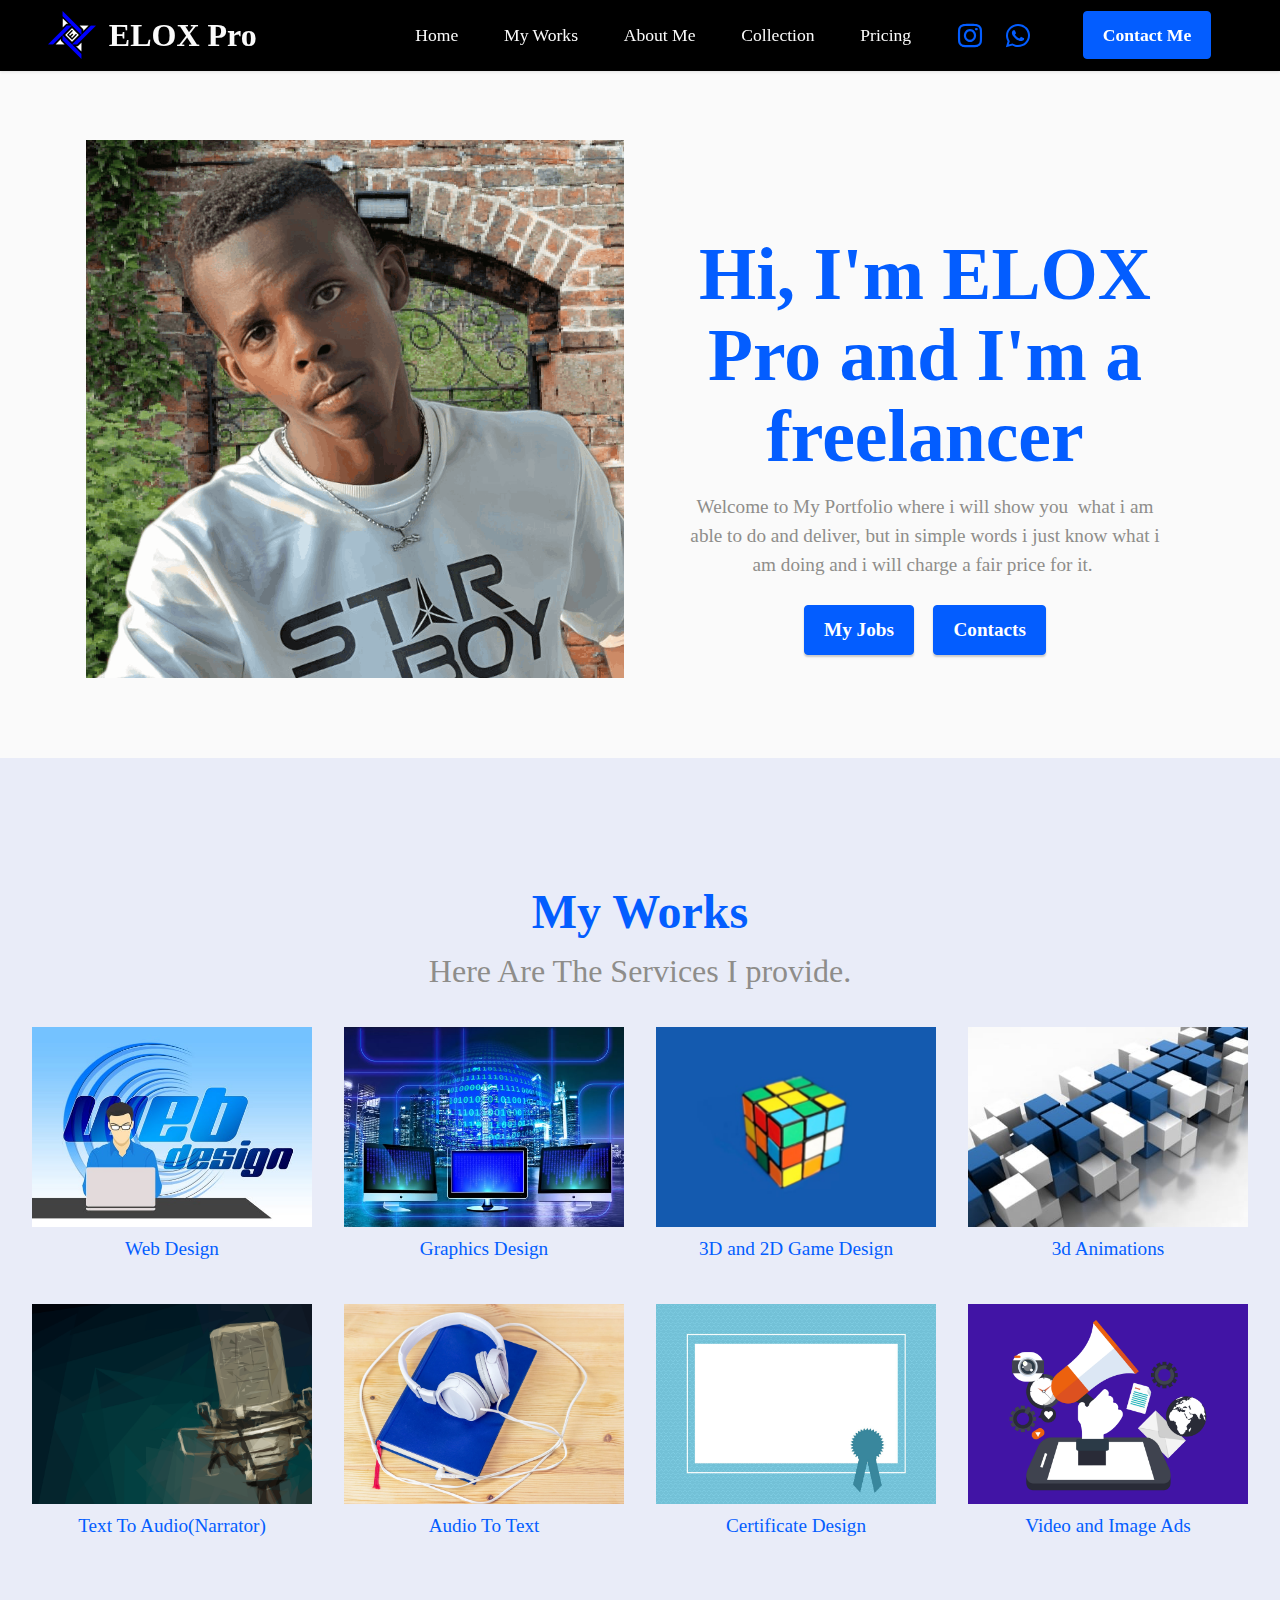
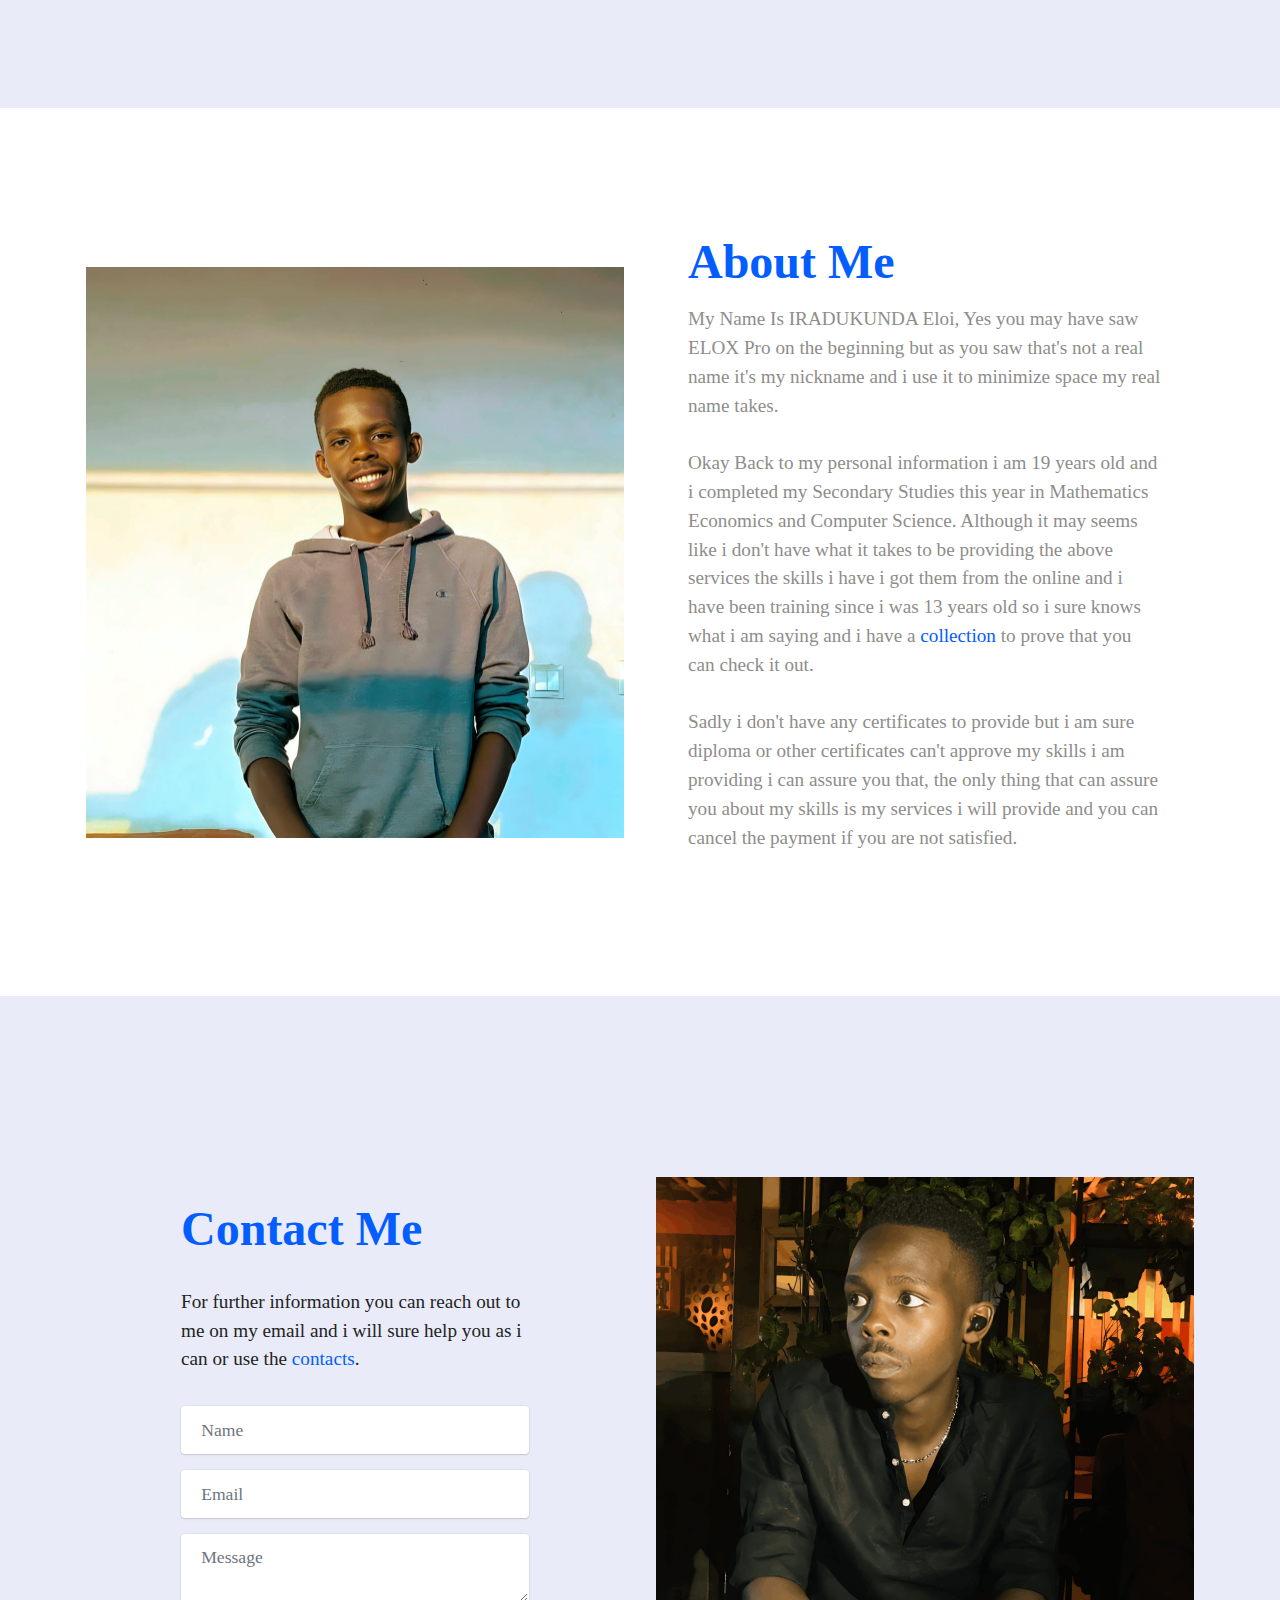
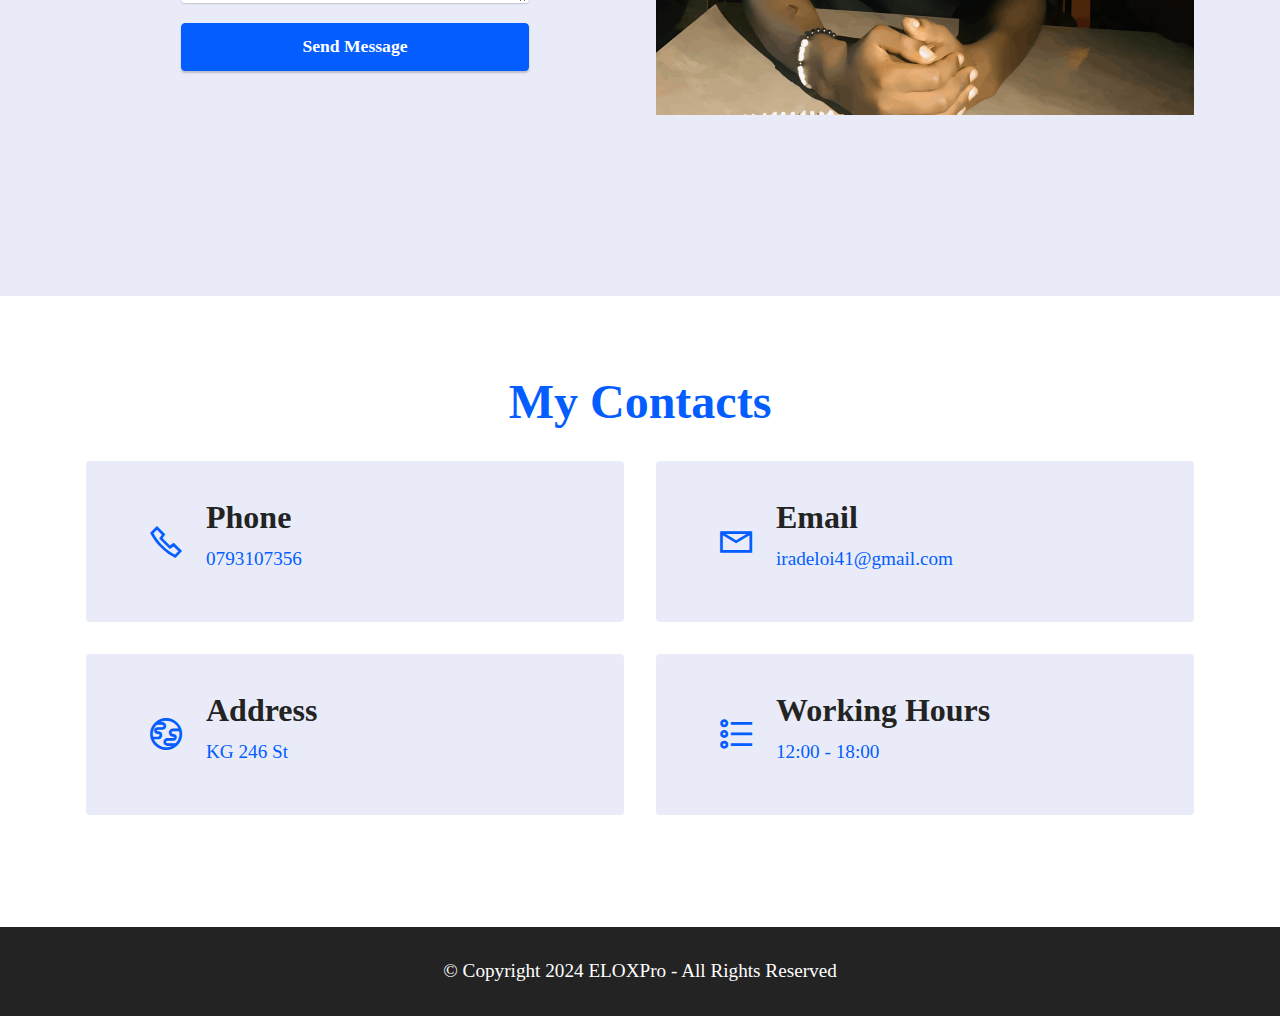
==== index.html @ 84493afd "Add files via upload" ====
<!DOCTYPE html>
<html  >
<head>
  <meta charset="UTF-8">
  <meta http-equiv="X-UA-Compatible" content="IE=edge">
  <meta name="generator" content="Mobirise v5.9.6, mobirise.com">
  <meta name="viewport" content="width=device-width, initial-scale=1, minimum-scale=1">
  <link rel="shortcut icon" href="assets/images/logo-96x96.png" type="image/x-icon">
  <meta name="description" content="Hi there my name is Eloi IRADUKUNDA I am a freelancer and i provide many services on a very low cost.">
  
  
  <title>ELOX Pro's Portfolio</title>
  <link rel="stylesheet" href="assets/web/assets/mobirise-icons2/mobirise2.css">
  <link rel="stylesheet" href="assets/bootstrap/css/bootstrap.min.css">
  <link rel="stylesheet" href="assets/bootstrap/css/bootstrap-grid.min.css">
  <link rel="stylesheet" href="assets/bootstrap/css/bootstrap-reboot.min.css">
  <link rel="stylesheet" href="assets/dropdown/css/style.css">
  <link rel="stylesheet" href="assets/socicon/css/styles.css">
  <link rel="stylesheet" href="assets/theme/css/style.css">
  <link rel="preload" as="style" href="assets/mobirise/css/mbr-additional.css"><link rel="stylesheet" href="assets/mobirise/css/mbr-additional.css" type="text/css">

  
  
  
</head>
<body>
  
  <section data-bs-version="5.1" class="menu menu2 cid-sFF0ciwnEL" once="menu" id="menu2-0">
    
    <nav class="navbar navbar-dropdown navbar-fixed-top navbar-expand-lg">
        <div class="container-fluid">
            <div class="navbar-brand">
                <span class="navbar-logo">
                    <a href="index.html">
                        <img src="assets/images/logo-96x96.png" alt="Eloi IRADUKUNDA" style="height: 3rem;">
                    </a>
                </span>
                <span class="navbar-caption-wrap"><a class="navbar-caption text-white text-primary display-5" href="index.html">ELOX Pro<br></a></span>
            </div>
            <button class="navbar-toggler" type="button" data-toggle="collapse" data-bs-toggle="collapse" data-target="#navbarSupportedContent" data-bs-target="#navbarSupportedContent" aria-controls="navbarNavAltMarkup" aria-expanded="false" aria-label="Toggle navigation">
                <div class="hamburger">
                    <span></span>
                    <span></span>
                    <span></span>
                    <span></span>
                </div>
            </button>
            <div class="collapse navbar-collapse" id="navbarSupportedContent">
                <ul class="navbar-nav nav-dropdown" data-app-modern-menu="true"><li class="nav-item"><a class="nav-link link text-white text-primary display-4" href="index.html">Home</a></li>
                    <li class="nav-item"><a class="nav-link link text-white display-4" href="index.html#gallery5-3">My Works</a></li><li class="nav-item"><a class="nav-link link text-white display-4" href="index.html#image1-b">About Me</a></li><li class="nav-item"><a class="nav-link link text-white text-primary display-4" href="Collections.html">Collection</a>
                    </li>
                    <li class="nav-item"><a class="nav-link link text-white text-primary display-4" href="pricing.html">Pricing</a></li></ul>
                <div class="icons-menu">
                    <a class="iconfont-wrapper" href="https://ig.me/m/_e.l.o.x_" target="_blank">
                        <span class="p-2 mbr-iconfont socicon-instagram socicon"></span>
                    </a>
                    <a class="iconfont-wrapper" href="https://wa.me/250736575839?text=Hi%20I%20need%20a%20Service">
                        <span class="p-2 mbr-iconfont socicon-whatsapp socicon"></span>
                    </a>
                    
                    
                </div>
                <div class="navbar-buttons mbr-section-btn"><a class="btn btn-secondary display-4" href="index.html#form4-6">
                        Contact Me</a></div>
            </div>
        </div>
    </nav>
</section>

<section data-bs-version="5.1" class="header11 cid-sFF0SGinka" id="header11-1">

    

    

    <div class="container">
        <div class="row justify-content-center">
            <div class="col-12 col-md-6 image-wrapper">
                <img class="w-100" src="assets/images/photoshot-16916823544491-942x1256.png" alt="Eloi IRADUKUNDA">
            </div>
            <div class="col-12 col-md">
                <div class="text-wrapper text-center">
                    <h1 class="mbr-section-title mbr-fonts-style mb-3 display-1">
                        <strong>
</strong><div><strong><br></strong></div><div><strong>Hi, I'm ELOX Pro and I'm a freelancer</strong></div></h1>
                    <p class="mbr-text mbr-fonts-style display-7">Welcome to My Portfolio where i will show you&nbsp; what i am able to do and deliver, but in simple words i just know what i am doing and i will charge a fair price for it.&nbsp;</p>
                    <div class="mbr-section-btn mt-3"><a class="btn btn-primary display-7" href="index.html#gallery5-3">My Jobs</a> <a class="btn btn-secondary display-7" href="pricing.html#contacts4-b">Contacts</a></div>
                </div>
            </div>
        </div>
    </div>
</section>

<section data-bs-version="5.1" class="gallery5 mbr-gallery cid-sFF3kfZheU" id="gallery5-3">
    

    

    <div class="container-fluid">
        <div class="mbr-section-head">
            <h3 class="mbr-section-title mbr-fonts-style align-center m-0 display-2"><strong>My Works</strong></h3>
            <h4 class="mbr-section-subtitle mbr-fonts-style align-center mb-0 mt-2 display-5">Here Are The Services I provide.</h4>
        </div>
        <div class="row mbr-gallery mt-4">
            <div class="col-12 col-md-6 col-lg-3 item gallery-image active">
                <div class="item-wrapper" data-toggle="modal" data-bs-toggle="modal" data-target="#tRFrnOAVNH-modal" data-bs-target="#tRFrnOAVNH-modal">
                    <a href="pricing.html#slider5-9"><img class="w-100" src="assets/images/mbr-561x396.jpg" alt="Website Building" data-slide-to="0" data-bs-slide-to="0" data-target="#lb-tRFrnOAVNH" data-bs-target="#lb-tRFrnOAVNH"></a>
                    <div class="icon-wrapper">
                        <span class="mobi-mbri mobi-mbri-search mbr-iconfont mbr-iconfont-btn"></span>
                    </div>
                </div>
                <h6 class="mbr-item-subtitle mbr-fonts-style align-center mb-2 mt-2 display-7"><strong><a href="pricing.html#slider5-9" class="text-primary">Web Design</a></strong></h6>
            </div><div class="col-12 col-md-6 col-lg-3 item gallery-image">
                <div class="item-wrapper" data-toggle="modal" data-bs-toggle="modal" data-target="#tRFrnOAVNH-modal" data-bs-target="#tRFrnOAVNH-modal">
                    <a href="pricing.html#slider5-9"><img class="w-100" src="assets/images/mbr-1-561x396.jpg" alt="Graphics Design" data-slide-to="1" data-bs-slide-to="1" data-target="#lb-tRFrnOAVNH" data-bs-target="#lb-tRFrnOAVNH"></a>
                    <div class="icon-wrapper">
                        <span class="mobi-mbri mobi-mbri-search mbr-iconfont mbr-iconfont-btn"></span>
                    </div>
                </div>
                <h6 class="mbr-item-subtitle mbr-fonts-style align-center mb-2 mt-2 display-7"><strong><a href="pricing.html#slider5-9" class="text-primary">Graphics Design</a></strong></h6>
            </div>
            <div class="col-12 col-md-6 col-lg-3 item gallery-image">
                <div class="item-wrapper" data-toggle="modal" data-bs-toggle="modal" data-target="#tRFrnOAVNH-modal" data-bs-target="#tRFrnOAVNH-modal">
                    <a href="pricing.html#slider5-9"><img class="w-100" src="assets/images/mbr-561x422.jpg" alt="Game Development" data-slide-to="2" data-bs-slide-to="2" data-target="#lb-tRFrnOAVNH" data-bs-target="#lb-tRFrnOAVNH"></a>
                    <div class="icon-wrapper">
                        <span class="mobi-mbri mobi-mbri-search mbr-iconfont mbr-iconfont-btn"></span>
                    </div>
                </div>
                <h6 class="mbr-item-subtitle mbr-fonts-style align-center mb-2 mt-2 display-7"><strong><a href="pricing.html#slider5-9" class="text-primary">3D and 2D Game Design</a></strong></h6>
            </div>
            
            <div class="col-12 col-md-6 col-lg-3 item gallery-image">
                <div class="item-wrapper" data-toggle="modal" data-bs-toggle="modal" data-target="#tRFrnOAVNH-modal" data-bs-target="#tRFrnOAVNH-modal">
                    <a href="pricing.html#slider5-9"><img class="w-100" src="assets/images/mbr-561x294.jpg" alt="Animating" data-slide-to="3" data-bs-slide-to="3" data-target="#lb-tRFrnOAVNH" data-bs-target="#lb-tRFrnOAVNH"></a>
                    <div class="icon-wrapper">
                        <span class="mobi-mbri mobi-mbri-search mbr-iconfont mbr-iconfont-btn"></span>
                    </div>
                </div>
                <h6 class="mbr-item-subtitle mbr-fonts-style align-center mb-2 mt-2 display-7"><strong><a href="pricing.html#slider5-9" class="text-primary">3d Animations</a></strong></h6>
            </div><div class="col-12 col-md-6 col-lg-3 item gallery-image">
                <div class="item-wrapper" data-toggle="modal" data-bs-toggle="modal" data-target="#tRFrnOAVNH-modal" data-bs-target="#tRFrnOAVNH-modal">
                    <a href="pricing.html#slider5-9"><img class="w-100" src="assets/images/mbr-1920x1280.png" alt="Narration" data-slide-to="4" data-bs-slide-to="4" data-target="#lb-tRFrnOAVNH" data-bs-target="#lb-tRFrnOAVNH"></a>
                    <div class="icon-wrapper">
                        <span class="mobi-mbri mobi-mbri-search mbr-iconfont mbr-iconfont-btn"></span>
                    </div>
                </div>
                <h6 class="mbr-item-subtitle mbr-fonts-style align-center mb-2 mt-2 display-7"><strong><a href="pricing.html#slider5-9" class="text-primary">Text To Audio(Narrator)</a></strong></h6>
            </div><div class="col-12 col-md-6 col-lg-3 item gallery-image">
                <div class="item-wrapper" data-toggle="modal" data-bs-toggle="modal" data-target="#tRFrnOAVNH-modal" data-bs-target="#tRFrnOAVNH-modal">
                    <img class="w-100" src="assets/images/mbr-1920x1280.jpg" alt="Type Writing" data-slide-to="5" data-bs-slide-to="5" data-target="#lb-tRFrnOAVNH" data-bs-target="#lb-tRFrnOAVNH">
                    <div class="icon-wrapper">
                        <span class="mobi-mbri mobi-mbri-search mbr-iconfont mbr-iconfont-btn"></span>
                    </div>
                </div>
                <h6 class="mbr-item-subtitle mbr-fonts-style align-center mb-2 mt-2 display-7"><strong><a href="pricing.html#slider5-9" class="text-primary">Audio To Text</a></strong></h6>
            </div><div class="col-12 col-md-6 col-lg-3 item gallery-image">
                <div class="item-wrapper" data-toggle="modal" data-bs-toggle="modal" data-target="#tRFrnOAVNH-modal" data-bs-target="#tRFrnOAVNH-modal">
                    <a href="pricing.html#slider5-9"><img class="w-100" src="assets/images/mbr-1920x1353.jpg" alt="Certificates and Badges Design" data-slide-to="6" data-bs-slide-to="6" data-target="#lb-tRFrnOAVNH" data-bs-target="#lb-tRFrnOAVNH"></a>
                    <div class="icon-wrapper">
                        <span class="mobi-mbri mobi-mbri-search mbr-iconfont mbr-iconfont-btn"></span>
                    </div>
                </div>
                <h6 class="mbr-item-subtitle mbr-fonts-style align-center mb-2 mt-2 display-7"><strong><a href="pricing.html#slider5-9" class="text-primary">Certificate Design</a></strong></h6>
            </div><div class="col-12 col-md-6 col-lg-3 item gallery-image">
                <div class="item-wrapper" data-toggle="modal" data-bs-toggle="modal" data-target="#tRFrnOAVNH-modal" data-bs-target="#tRFrnOAVNH-modal">
                    <a href="pricing.html#slider5-9"><img class="w-100" src="assets/images/mbr-1920x1920.png" alt="Advertisements" data-slide-to="7" data-bs-slide-to="7" data-target="#lb-tRFrnOAVNH" data-bs-target="#lb-tRFrnOAVNH"></a>
                    <div class="icon-wrapper">
                        <span class="mobi-mbri mobi-mbri-search mbr-iconfont mbr-iconfont-btn"></span>
                    </div>
                </div>
                <h6 class="mbr-item-subtitle mbr-fonts-style align-center mb-2 mt-2 display-7"><strong><a href="pricing.html#slider5-9" class="text-primary">Video and Image Ads</a></strong></h6>
            </div>
        </div>

        <div class="modal mbr-slider" tabindex="-1" role="dialog" aria-hidden="true" id="tRFrnOAVNH-modal">
            <div class="modal-dialog" role="document">
                <div class="modal-content">
                    <div class="modal-body">
                        <div class="carousel slide carousel-fade" id="lb-tRFrnOAVNH" data-ride="carousel" data-bs-ride="carousel" data-interval="5000" data-bs-interval="5000">
                            <div class="carousel-inner">
                                <div class="carousel-item active">
                                    <img class="d-block w-100" src="assets/images/mbr-561x396.jpg" alt="Mobirise Website Builder">
                                </div><div class="carousel-item">
                                    <img class="d-block w-100" src="assets/images/mbr-1-561x396.jpg" alt="Mobirise Website Builder">
                                </div>
                                <div class="carousel-item">
                                    <img class="d-block w-100" src="assets/images/mbr-561x422.jpg" alt="Mobirise Website Builder">
                                </div>
                                
                                <div class="carousel-item">
                                    <img class="d-block w-100" src="assets/images/mbr-561x294.jpg" alt="Mobirise Website Builder">
                                </div><div class="carousel-item">
                                    <img class="d-block w-100" src="assets/images/mbr-1920x1280.png" alt="Mobirise Website Builder">
                                </div><div class="carousel-item">
                                    <img class="d-block w-100" src="assets/images/mbr-1920x1280.jpg" alt="Mobirise Website Builder">
                                </div><div class="carousel-item">
                                    <img class="d-block w-100" src="assets/images/mbr-1920x1353.jpg" alt="Mobirise Website Builder">
                                </div><div class="carousel-item">
                                    <img class="d-block w-100" src="assets/images/mbr-1920x1920.png" alt="Mobirise Website Builder">
                                </div>
                            </div>
                            <ol class="carousel-indicators">
                                <li data-slide-to="0" data-bs-slide-to="0" class="active" data-target="#lb-tRFrnOAVNH" data-bs-target="#lb-tRFrnOAVNH"></li>
                                <li data-slide-to="1" data-bs-slide-to="1" data-target="#lb-tRFrnOAVNH" data-bs-target="#lb-tRFrnOAVNH"></li>
                                <li data-slide-to="2" data-bs-slide-to="2" data-target="#lb-tRFrnOAVNH" data-bs-target="#lb-tRFrnOAVNH"></li>
                                <li data-slide-to="3" data-bs-slide-to="3" data-target="#lb-tRFrnOAVNH" data-bs-target="#lb-tRFrnOAVNH"></li><li data-slide-to="4" data-bs-slide-to="4" data-target="#lb-tRFrnOAVNH" data-bs-target="#lb-tRFrnOAVNH"></li><li data-slide-to="5" data-bs-slide-to="5" data-target="#lb-tRFrnOAVNH" data-bs-target="#lb-tRFrnOAVNH"></li><li data-slide-to="6" data-bs-slide-to="6" data-target="#lb-tRFrnOAVNH" data-bs-target="#lb-tRFrnOAVNH"></li><li data-slide-to="7" data-bs-slide-to="7" data-target="#lb-tRFrnOAVNH" data-bs-target="#lb-tRFrnOAVNH"></li>
                            </ol>
                            <a role="button" href="" class="close" data-dismiss="modal" data-bs-dismiss="modal" aria-label="Close">
                            </a>
                            <a class="carousel-control-prev carousel-control" role="button" data-slide="prev" data-bs-slide="prev" href="#lb-tRFrnOAVNH">
                                <span class="mobi-mbri mobi-mbri-arrow-prev" aria-hidden="true"></span>
                                <span class="sr-only visually-hidden">Previous</span>
                            </a>
                            <a class="carousel-control-next carousel-control" role="button" data-slide="next" data-bs-slide="next" href="#lb-tRFrnOAVNH">
                                <span class="mobi-mbri mobi-mbri-arrow-next" aria-hidden="true"></span>
                                <span class="sr-only visually-hidden">Next</span>
                            </a>
                        </div>
                    </div>
                </div>
            </div>
        </div>
    </div>
</section>

<section data-bs-version="5.1" class="image1 cid-sFF75ZhH2d" id="image1-b">
    

    

    <div class="container">
        <div class="row align-items-center">
            <div class="col-12 col-lg-6">
                <div class="image-wrapper">
                    <img src="assets/images/photoshot-16922949227811-1076x1143.jpg" alt="Eloi IRADUKUNDA">
                    
                </div>
            </div>
            <div class="col-12 col-lg">
                <div class="text-wrapper">
                    <h3 class="mbr-section-title mbr-fonts-style mb-3 display-2">
                        <strong>About Me</strong></h3>
                    <p class="mbr-text mbr-fonts-style display-7">My Name Is IRADUKUNDA Eloi, Yes you may have saw ELOX Pro on the beginning but as you saw that's not a real name it's my nickname and i use it to minimize space my real name takes.<br><br>Okay Back to my personal information i am 19 years old and i completed my Secondary Studies this year in Mathematics Economics and Computer Science. Although it may seems like i don't have what it takes to be providing the above services the skills i have i got them from the online and i have been training since i was 13 years old so i sure knows what i am saying and i have a <a href="Collections.html" class="text-primary">collection</a> to prove that you can check it out.<br><br>Sadly i don't have any certificates to provide but i am sure diploma or other certificates can't approve my skills i am providing i can assure you that, the only thing that can assure you about my skills is my services i will provide and you can cancel the payment if you are not satisfied.</p>
                </div>
            </div>
        </div>
    </div>
</section>

<section data-bs-version="5.1" class="form4 cid-sFF3qL4anb mbr-fullscreen" id="form4-6">

    

    

    <div class="container">
        <div class="row content-wrapper justify-content-center">
            <div class="col-lg-4 offset-lg-1 mbr-form" data-form-type="formoid">
<!--Formbuilder Form-->
<form action="https://mobirise.eu/" method="POST" class="mbr-form form-with-styler" data-form-title="Form Name"><input type="hidden" name="email" data-form-email="true" value="ElHusXIb9kWB3CVJTtehVzPo0jHTDuD7Lp3aX+1udcTsjXgkBxw/vql3Iseq4O4vT4rDnaUgdkEnIv+cJUzx5lCPhhyBo5lxJjPCSHU2R2ETeoVaLJqbGGAjml/PNlxN">
<div class="row">
<div hidden="hidden" data-form-alert="" class="alert alert-success col-12">Thanks for reaching out!</div>
<div hidden="hidden" data-form-alert-danger="" class="alert alert-danger col-12">Oops...! some problem!</div>
</div>
<div class="dragArea row">
<div class="col-lg-12 col-md-12 col-sm-12">
<h1 class="mbr-section-title mb-4 display-2"><strong>Contact Me</strong></h1>
</div>
<div class="col-lg-12 col-md-12 col-sm-12">
<p class="mbr-text mbr-fonts-style mb-4 display-7"> For further information you can reach out to me on my email and i will sure help you as i can or use the <a href="pricing.html#contacts4-b" class="text-primary">contacts</a>.</p>
</div>
<div data-for="name" class="col-lg-12 col-md col-12 form-group mb-3">
<input type="text" name="name" placeholder="Name" data-form-field="name" class="form-control display-7" value="" id="name-form4-6">
</div>
<div data-for="email" class="col-lg-12 col-md col-12 form-group mb-3">
<input type="email" name="email" placeholder="Email" data-form-field="email" class="form-control display-7" value="" id="email-form4-6">
</div>
<div class="col-lg-12 col-md-12 col-sm-12 form-group" data-for="textarea">
<textarea name="textarea" placeholder="Message" data-form-field="textarea" class="form-control display-7" id="textarea-form4-6"></textarea>
</div>
<div class="col-12 col-md-auto mbr-section-btn"><button type="submit" class="btn btn-secondary display-4">Send Message</button></div>
</div>
</form><!--Formbuilder Form-->
</div>
            <div class="col-lg-6 offset-lg-1 col-12">
                <div class="image-wrapper">
                    <img class="w-100" src="assets/images/photoshot-16934792638221-1076x1076.png" alt="Mobirise Website Builder">
                </div>
            </div>
        </div>
    </div>
</section>

<section data-bs-version="5.1" class="contacts2 cid-sFF3B84VW8" id="contacts2-8">
    <!---->
    
    
    <div class="container">
        <div class="mbr-section-head">
            <h3 class="mbr-section-title mbr-fonts-style align-center mb-0 display-2">
                <strong>My Contacts</strong>
            </h3>
            
        </div>
        <div class="row justify-content-center mt-4">
            <div class="card col-12 col-md-6">
                <div class="card-wrapper">
                    <div class="image-wrapper">
                        <span class="mbr-iconfont mobi-mbri-phone mobi-mbri"></span>
                    </div>
                    <div class="text-wrapper">
                        <h6 class="card-title mbr-fonts-style mb-1 display-5">
                            <strong>Phone</strong>
                        </h6>
                        <p class="mbr-text mbr-fonts-style display-7"><a href="tel:+250-793-107356" class="text-primary">0793107356</a></p>
                    </div>
                </div>
            </div>
            <div class="card col-12 col-md-6">
                <div class="card-wrapper">
                    <div class="image-wrapper">
                        <span class="mbr-iconfont mobi-mbri-letter mobi-mbri"></span>
                    </div>
                    <div class="text-wrapper">
                        <h6 class="card-title mbr-fonts-style mb-1 display-5">
                            <strong>Email</strong>
                        </h6>
                        <p class="mbr-text mbr-fonts-style display-7"><a href="index.html#form4-6" class="text-primary">iradeloi41@gmail.com</a>
                        </p>
                    </div>
                </div>
            </div>
            <div class="card col-12 col-md-6">
                <div class="card-wrapper">
                    <div class="image-wrapper">
                        <span class="mbr-iconfont mobi-mbri-globe mobi-mbri"></span>
                    </div>
                    <div class="text-wrapper">
                        <h6 class="card-title mbr-fonts-style mb-1 display-5">
                            <strong>Address</strong>
                        </h6>
                        <p class="mbr-text mbr-fonts-style display-7"><a href="https://maps.app.goo.gl/qQvPF7XMwcuxPWGYA" class="text-primary" target="_blank">KG 246 St</a></p>
                    </div>
                </div>
            </div>
            <div class="card col-12 col-md-6">
                <div class="card-wrapper">
                    <div class="image-wrapper">
                        <span class="mbr-iconfont mobi-mbri-bulleted-list mobi-mbri"></span>
                    </div>
                    <div class="text-wrapper">
                        <h6 class="card-title mbr-fonts-style mb-1 display-5">
                            <strong>Working Hours</strong>
                        </h6>
                        <p class="mbr-text mbr-fonts-style display-7">12:00 - 18:00
                        </p>
                    </div>
                </div>
            </div>
        </div>
    </div>
</section>

<section data-bs-version="5.1" class="footer7 cid-sFF3CYc3p7" once="footers" id="footer7-9">

    

    

    <div class="container">
        <div class="media-container-row align-center mbr-white">
            <div class="col-12">
                <p class="mbr-text mb-0 mbr-fonts-style display-7">
                    © Copyright 2024 ELOXPro - All Rights Reserved
                </p>
            </div>
        </div>
    </div>
</section><script src="assets/bootstrap/js/bootstrap.bundle.min.js"></script>  <script src="assets/smoothscroll/smooth-scroll.js"></script>  <script src="assets/ytplayer/index.js"></script>  <script src="assets/dropdown/js/navbar-dropdown.js"></script>  <script src="assets/theme/js/script.js"></script>  <script src="assets/formoid/formoid.min.js"></script>  
  
  
</body>
</html>
---- assets/web/assets/mobirise-icons2/mobirise2.css ----
@font-face {
  font-family: 'Moririse2';
  font-display: swap;
  src:  url('mobirise2.eot?f2bix4');
  src:  url('mobirise2.eot?f2bix4#iefix') format('embedded-opentype'),
    url('mobirise2.ttf?f2bix4') format('truetype'),
    url('mobirise2.woff?f2bix4') format('woff'),
    url('mobirise2.svg?f2bix4#mobirise2') format('svg');
  font-weight: normal;
  font-style: normal;
}

[class^="mobi-"], [class*=" mobi-"] {
  /* use !important to prevent issues with browser extensions that change fonts */
  font-family: 'Moririse2' !important;
  speak: none;
  font-style: normal;
  font-weight: normal;
  font-variant: normal;
  text-transform: none;
  line-height: 1;

  /* Better Font Rendering =========== */
  -webkit-font-smoothing: antialiased;
  -moz-osx-font-smoothing: grayscale;
}

.mobi-mbri-add-submenu:before {
  content: "\e900";
}
.mobi-mbri-alert:before {
  content: "\e901";
}
.mobi-mbri-align-center:before {
  content: "\e902";
}
.mobi-mbri-align-justify:before {
  content: "\e903";
}
.mobi-mbri-align-left:before {
  content: "\e904";
}
.mobi-mbri-align-right:before {
  content: "\e905";
}
.mobi-mbri-android:before {
  content: "\e906";
}
.mobi-mbri-apple:before {
  content: "\e907";
}
.mobi-mbri-arrow-down:before {
  content: "\e908";
}
.mobi-mbri-arrow-next:before {
  content: "\e909";
}
.mobi-mbri-arrow-prev:before {
  content: "\e90a";
}
.mobi-mbri-arrow-up:before {
  content: "\e90b";
}
.mobi-mbri-bold:before {
  content: "\e90c";
}
.mobi-mbri-bookmark:before {
  content: "\e90d";
}
.mobi-mbri-bootstrap:before {
  content: "\e90e";
}
.mobi-mbri-briefcase:before {
  content: "\e90f";
}
.mobi-mbri-browse:before {
  content: "\e910";
}
.mobi-mbri-bulleted-list:before {
  content: "\e911";
}
.mobi-mbri-calendar:before {
  content: "\e912";
}
.mobi-mbri-camera:before {
  content: "\e913";
}
.mobi-mbri-cart-add:before {
  content: "\e914";
}
.mobi-mbri-cart-full:before {
  content: "\e915";
}
.mobi-mbri-cash:before {
  content: "\e916";
}
.mobi-mbri-change-style:before {
  content: "\e917";
}
.mobi-mbri-chat:before {
  content: "\e918";
}
.mobi-mbri-clock:before {
  content: "\e919";
}
.mobi-mbri-close:before {
  content: "\e91a";
}
.mobi-mbri-cloud:before {
  content: "\e91b";
}
.mobi-mbri-code:before {
  content: "\e91c";
}
.mobi-mbri-contact-form:before {
  content: "\e91d";
}
.mobi-mbri-credit-card:before {
  content: "\e91e";
}
.mobi-mbri-cursor-click:before {
  content: "\e91f";
}
.mobi-mbri-cust-feedback:before {
  content: "\e920";
}
.mobi-mbri-database:before {
  content: "\e921";
}
.mobi-mbri-delivery:before {
  content: "\e922";
}
.mobi-mbri-desktop:before {
  content: "\e923";
}
.mobi-mbri-devices:before {
  content: "\e924";
}
.mobi-mbri-down:before {
  content: "\e925";
}
.mobi-mbri-download-2:before {
  content: "\e926";
}
.mobi-mbri-download:before {
  content: "\e927";
}
.mobi-mbri-drag-n-drop-2:before {
  content: "\e928";
}
.mobi-mbri-drag-n-drop:before {
  content: "\e929";
}
.mobi-mbri-edit-2:before {
  content: "\e92a";
}
.mobi-mbri-edit:before {
  content: "\e92b";
}
.mobi-mbri-error:before {
  content: "\e92c";
}
.mobi-mbri-extension:before {
  content: "\e92d";
}
.mobi-mbri-features:before {
  content: "\e92e";
}
.mobi-mbri-file:before {
  content: "\e92f";
}
.mobi-mbri-flag:before {
  content: "\e930";
}
.mobi-mbri-folder:before {
  content: "\e931";
}
.mobi-mbri-gift:before {
  content: "\e932";
}
.mobi-mbri-github:before {
  content: "\e933";
}
.mobi-mbri-globe-2:before {
  content: "\e934";
}
.mobi-mbri-globe:before {
  content: "\e935";
}
.mobi-mbri-growing-chart:before {
  content: "\e936";
}
.mobi-mbri-hearth:before {
  content: "\e937";
}
.mobi-mbri-help:before {
  content: "\e938";
}
.mobi-mbri-home:before {
  content: "\e939";
}
.mobi-mbri-hot-cup:before {
  content: "\e93a";
}
.mobi-mbri-idea:before {
  content: "\e93b";
}
.mobi-mbri-image-gallery:before {
  content: "\e93c";
}
.mobi-mbri-image-slider:before {
  content: "\e93d";
}
.mobi-mbri-info:before {
  content: "\e93e";
}
.mobi-mbri-italic:before {
  content: "\e93f";
}
.mobi-mbri-key:before {
  content: "\e940";
}
.mobi-mbri-laptop:before {
  content: "\e941";
}
.mobi-mbri-layers:before {
  content: "\e942";
}
.mobi-mbri-left-right:before {
  content: "\e943";
}
.mobi-mbri-left:before {
  content: "\e944";
}
.mobi-mbri-letter:before {
  content: "\e945";
}
.mobi-mbri-like:before {
  content: "\e946";
}
.mobi-mbri-link:before {
  content: "\e947";
}
.mobi-mbri-lock:before {
  content: "\e948";
}
.mobi-mbri-login:before {
  content: "\e949";
}
.mobi-mbri-logout:before {
  content: "\e94a";
}
.mobi-mbri-magic-stick:before {
  content: "\e94b";
}
.mobi-mbri-map-pin:before {
  content: "\e94c";
}
.mobi-mbri-menu:before {
  content: "\e94d";
}
.mobi-mbri-mobile-2:before {
  content: "\e94e";
}
.mobi-mbri-mobile-horizontal:before {
  content: "\e94f";
}
.mobi-mbri-mobile:before {
  content: "\e950";
}
.mobi-mbri-mobirise:before {
  content: "\e951";
}
.mobi-mbri-more-horizontal:before {
  content: "\e952";
}
.mobi-mbri-more-vertical:before {
  content: "\e953";
}
.mobi-mbri-music:before {
  content: "\e954";
}
.mobi-mbri-new-file:before {
  content: "\e955";
}
.mobi-mbri-numbered-list:before {
  content: "\e956";
}
.mobi-mbri-opened-folder:before {
  content: "\e957";
}
.mobi-mbri-pages:before {
  content: "\e958";
}
.mobi-mbri-paper-plane:before {
  content: "\e959";
}
.mobi-mbri-paperclip:before {
  content: "\e95a";
}
.mobi-mbri-phone:before {
  content: "\e95b";
}
.mobi-mbri-photo:before {
  content: "\e95c";
}
.mobi-mbri-photos:before {
  content: "\e95d";
}
.mobi-mbri-pin:before {
  content: "\e95e";
}
.mobi-mbri-play:before {
  content: "\e95f";
}
.mobi-mbri-plus:before {
  content: "\e960";
}
.mobi-mbri-preview:before {
  content: "\e961";
}
.mobi-mbri-print:before {
  content: "\e962";
}
.mobi-mbri-protect:before {
  content: "\e963";
}
.mobi-mbri-question:before {
  content: "\e964";
}
.mobi-mbri-quote-left:before {
  content: "\e965";
}
.mobi-mbri-quote-right:before {
  content: "\e966";
}
.mobi-mbri-redo:before {
  content: "\e967";
}
.mobi-mbri-refresh:before {
  content: "\e968";
}
.mobi-mbri-responsive-2:before {
  content: "\e969";
}
.mobi-mbri-responsive:before {
  content: "\e96a";
}
.mobi-mbri-right:before {
  content: "\e96b";
}
.mobi-mbri-rocket:before {
  content: "\e96c";
}
.mobi-mbri-sad-face:before {
  content: "\e96d";
}
.mobi-mbri-sale:before {
  content: "\e96e";
}
.mobi-mbri-save:before {
  content: "\e96f";
}
.mobi-mbri-search:before {
  content: "\e970";
}
.mobi-mbri-setting-2:before {
  content: "\e971";
}
.mobi-mbri-setting-3:before {
  content: "\e972";
}
.mobi-mbri-setting:before {
  content: "\e973";
}
.mobi-mbri-share:before {
  content: "\e974";
}
.mobi-mbri-shopping-bag:before {
  content: "\e975";
}
.mobi-mbri-shopping-basket:before {
  content: "\e976";
}
.mobi-mbri-shopping-cart:before {
  content: "\e977";
}
.mobi-mbri-sites:before {
  content: "\e978";
}
.mobi-mbri-smile-face:before {
  content: "\e979";
}
.mobi-mbri-speed:before {
  content: "\e97a";
}
.mobi-mbri-star:before {
  content: "\e97b";
}
.mobi-mbri-success:before {
  content: "\e97c";
}
.mobi-mbri-sun:before {
  content: "\e97d";
}
.mobi-mbri-sun2:before {
  content: "\e97e";
}
.mobi-mbri-tablet-vertical:before {
  content: "\e97f";
}
.mobi-mbri-tablet:before {
  content: "\e980";
}
.mobi-mbri-target:before {
  content: "\e981";
}
.mobi-mbri-timer:before {
  content: "\e982";
}
.mobi-mbri-to-ftp:before {
  content: "\e983";
}
.mobi-mbri-to-local-drive:before {
  content: "\e984";
}
.mobi-mbri-touch-swipe:before {
  content: "\e985";
}
.mobi-mbri-touch:before {
  content: "\e986";
}
.mobi-mbri-trash:before {
  content: "\e987";
}
.mobi-mbri-underline:before {
  content: "\e988";
}
.mobi-mbri-undo:before {
  content: "\e989";
}
.mobi-mbri-unlink:before {
  content: "\e98a";
}
.mobi-mbri-unlock:before {
  content: "\e98b";
}
.mobi-mbri-up-down:before {
  content: "\e98c";
}
.mobi-mbri-up:before {
  content: "\e98d";
}
.mobi-mbri-update:before {
  content: "\e98e";
}
.mobi-mbri-upload-2:before {
  content: "\e98f";
}
.mobi-mbri-upload:before {
  content: "\e990";
}
.mobi-mbri-user-2:before {
  content: "\e991";
}
.mobi-mbri-user:before {
  content: "\e992";
}
.mobi-mbri-users:before {
  content: "\e993";
}
.mobi-mbri-video-play:before {
  content: "\e994";
}
.mobi-mbri-video:before {
  content: "\e995";
}
.mobi-mbri-watch:before {
  content: "\e996";
}
.mobi-mbri-website-theme-2:before {
  content: "\e997";
}
.mobi-mbri-website-theme:before {
  content: "\e998";
}
.mobi-mbri-wifi:before {
  content: "\e999";
}
.mobi-mbri-windows:before {
  content: "\e99a";
}
.mobi-mbri-zoom-in:before {
  content: "\e99b";
}
.mobi-mbri-zoom-out:before {
  content: "\e99c";
}
---- assets/dropdown/css/style.css ----
.navbar-dropdown {
  left: 0;
  padding: 0;
  position: absolute;
  right: 0;
  top: 0;
  transition: all 0.45s ease;
  z-index: 1030;
  background: #282828; }
  .navbar-dropdown .navbar-logo {
    margin-right: 0.8rem;
    transition: margin 0.3s ease-in-out;
    vertical-align: middle; }
    .navbar-dropdown .navbar-logo img {
      height: 3.125rem;
      transition: all 0.3s ease-in-out; }
    .navbar-dropdown .navbar-logo.mbr-iconfont {
      font-size: 3.125rem;
      line-height: 3.125rem; }
  .navbar-dropdown .navbar-caption {
    font-weight: 700;
    white-space: normal;
    vertical-align: -4px;
    line-height: 3.125rem !important; }
    .navbar-dropdown .navbar-caption, .navbar-dropdown .navbar-caption:hover {
      color: inherit;
      text-decoration: none; }
  .navbar-dropdown .mbr-iconfont + .navbar-caption {
    vertical-align: -1px; }
  .navbar-dropdown.navbar-fixed-top {
    position: fixed; }
  .navbar-dropdown .navbar-brand span {
    vertical-align: -4px; }
  .navbar-dropdown.bg-color.transparent {
    background: none; }
  .navbar-dropdown.navbar-short .navbar-brand {
    padding: 0.625rem 0; }
    .navbar-dropdown.navbar-short .navbar-brand span {
      vertical-align: -1px; }
  .navbar-dropdown.navbar-short .navbar-caption {
    line-height: 2.375rem !important;
    vertical-align: -2px; }
  .navbar-dropdown.navbar-short .navbar-logo {
    margin-right: 0.5rem; }
    .navbar-dropdown.navbar-short .navbar-logo img {
      height: 2.375rem; }
    .navbar-dropdown.navbar-short .navbar-logo.mbr-iconfont {
      font-size: 2.375rem;
      line-height: 2.375rem; }
  .navbar-dropdown.navbar-short .mbr-table-cell {
    height: 3.625rem; }
  .navbar-dropdown .navbar-close {
    left: 0.6875rem;
    position: fixed;
    top: 0.75rem;
    z-index: 1000; }
  .navbar-dropdown .hamburger-icon {
    content: "";
    display: inline-block;
    vertical-align: middle;
    width: 16px;
    -webkit-box-shadow: 0 -6px 0 1px #282828,0 0 0 1px #282828,0 6px 0 1px #282828;
    -moz-box-shadow: 0 -6px 0 1px #282828,0 0 0 1px #282828,0 6px 0 1px #282828;
    box-shadow: 0 -6px 0 1px #282828,0 0 0 1px #282828,0 6px 0 1px #282828; }

.dropdown-menu .dropdown-toggle[data-toggle="dropdown-submenu"]::after {
  border-bottom: 0.35em solid transparent;
  border-left: 0.35em solid;
  border-right: 0;
  border-top: 0.35em solid transparent;
  margin-left: 0.3rem; }

.dropdown-menu .dropdown-item:focus {
  outline: 0; }

.nav-dropdown {
  font-size: 0.75rem;
  font-weight: 500;
  height: auto !important; }
  .nav-dropdown .nav-btn {
    padding-left: 1rem; }
  .nav-dropdown .link {
    margin: .667em 1.667em;
    font-weight: 500;
    padding: 0;
    transition: color .2s ease-in-out; }
    .nav-dropdown .link.dropdown-toggle {
      margin-right: 2.583em; }
      .nav-dropdown .link.dropdown-toggle::after {
        margin-left: .25rem;
        border-top: 0.35em solid;
        border-right: 0.35em solid transparent;
        border-left: 0.35em solid transparent;
        border-bottom: 0; }
      .nav-dropdown .link.dropdown-toggle[aria-expanded="true"] {
        margin: 0;
        padding: 0.667em 3.263em  0.667em 1.667em; }
  .nav-dropdown .link::after,
  .nav-dropdown .dropdown-item::after {
    color: inherit; }
  .nav-dropdown .btn {
    font-size: 0.75rem;
    font-weight: 700;
    letter-spacing: 0;
    margin-bottom: 0;
    padding-left: 1.25rem;
    padding-right: 1.25rem; }
  .nav-dropdown .dropdown-menu {
    border-radius: 0;
    border: 0;
    left: 0;
    margin: 0;
    padding-bottom: 1.25rem;
    padding-top: 1.25rem;
    position: relative; }
  .nav-dropdown .dropdown-submenu {
    margin-left: 0.125rem;
    top: 0; }
  .nav-dropdown .dropdown-item {
    font-weight: 500;
    line-height: 2;
    padding: 0.3846em 4.615em 0.3846em 1.5385em;
    position: relative;
    transition: color .2s ease-in-out, background-color .2s ease-in-out; }
    .nav-dropdown .dropdown-item::after {
      margin-top: -0.3077em;
      position: absolute;
      right: 1.1538em;
      top: 50%; }
    .nav-dropdown .dropdown-item:focus, .nav-dropdown .dropdown-item:hover {
      background: none; }

@media (max-width: 767px) {
  .nav-dropdown.navbar-toggleable-sm {
    bottom: 0;
    display: none;
    left: 0;
    overflow-x: hidden;
    position: fixed;
    top: 0;
    transform: translateX(-100%);
    -ms-transform: translateX(-100%);
    -webkit-transform: translateX(-100%);
    width: 18.75rem;
    z-index: 999; } }
.nav-dropdown.navbar-toggleable-xl {
  bottom: 0;
  display: none;
  left: 0;
  overflow-x: hidden;
  position: fixed;
  top: 0;
  transform: translateX(-100%);
  -ms-transform: translateX(-100%);
  -webkit-transform: translateX(-100%);
  width: 18.75rem;
  z-index: 999; }

.nav-dropdown-sm {
  display: block !important;
  overflow-x: hidden;
  overflow: auto;
  padding-top: 3.875rem; }
  .nav-dropdown-sm::after {
    content: "";
    display: block;
    height: 3rem;
    width: 100%; }
  .nav-dropdown-sm.collapse.in ~ .navbar-close {
    display: block !important; }
  .nav-dropdown-sm.collapsing, .nav-dropdown-sm.collapse.in {
    transform: translateX(0);
    -ms-transform: translateX(0);
    -webkit-transform: translateX(0);
    transition: all 0.25s ease-out;
    -webkit-transition: all 0.25s ease-out;
    background: #282828; }
  .nav-dropdown-sm.collapsing[aria-expanded="false"] {
    transform: translateX(-100%);
    -ms-transform: translateX(-100%);
    -webkit-transform: translateX(-100%); }
  .nav-dropdown-sm .nav-item {
    display: block;
    margin-left: 0 !important;
    padding-left: 0; }
  .nav-dropdown-sm .link,
  .nav-dropdown-sm .dropdown-item {
    border-top: 1px dotted rgba(255, 255, 255, 0.1);
    font-size: 0.8125rem;
    line-height: 1.6;
    margin: 0 !important;
    padding: 0.875rem 2.4rem 0.875rem 1.5625rem !important;
    position: relative;
    white-space: normal; }
    .nav-dropdown-sm .link:focus, .nav-dropdown-sm .link:hover,
    .nav-dropdown-sm .dropdown-item:focus,
    .nav-dropdown-sm .dropdown-item:hover {
      background: rgba(0, 0, 0, 0.2) !important;
      color: #c0a375; }
  .nav-dropdown-sm .nav-btn {
    position: relative;
    padding: 1.5625rem 1.5625rem 0 1.5625rem; }
    .nav-dropdown-sm .nav-btn::before {
      border-top: 1px dotted rgba(255, 255, 255, 0.1);
      content: "";
      left: 0;
      position: absolute;
      top: 0;
      width: 100%; }
    .nav-dropdown-sm .nav-btn + .nav-btn {
      padding-top: 0.625rem; }
      .nav-dropdown-sm .nav-btn + .nav-btn::before {
        display: none; }
  .nav-dropdown-sm .btn {
    padding: 0.625rem 0; }
  .nav-dropdown-sm .dropdown-toggle[data-toggle="dropdown-submenu"]::after {
    margin-left: .25rem;
    border-top: 0.35em solid;
    border-right: 0.35em solid transparent;
    border-left: 0.35em solid transparent;
    border-bottom: 0; }
  .nav-dropdown-sm .dropdown-toggle[data-toggle="dropdown-submenu"][aria-expanded="true"]::after {
    border-top: 0;
    border-right: 0.35em solid transparent;
    border-left: 0.35em solid transparent;
    border-bottom: 0.35em solid; }
  .nav-dropdown-sm .dropdown-menu {
    margin: 0;
    padding: 0;
    position: relative;
    top: 0;
    left: 0;
    width: 100%;
    border: 0;
    float: none;
    border-radius: 0;
    background: none; }
  .nav-dropdown-sm .dropdown-submenu {
    left: 100%;
    margin-left: 0.125rem;
    margin-top: -1.25rem;
    top: 0; }

.navbar-toggleable-sm .nav-dropdown .dropdown-menu {
  position: absolute; }

.navbar-toggleable-sm .nav-dropdown .dropdown-submenu {
  left: 100%;
  margin-left: 0.125rem;
  margin-top: -1.25rem;
  top: 0; }

.navbar-toggleable-sm.opened .nav-dropdown .dropdown-menu {
  position: relative; }

.navbar-toggleable-sm.opened .nav-dropdown .dropdown-submenu {
  left: 0;
  margin-left: 00rem;
  margin-top: 0rem;
  top: 0; }

.is-builder .nav-dropdown.collapsing {
  transition: none !important; }
---- assets/socicon/css/styles.css ----
@charset "UTF-8";

@font-face {
  font-family: 'Socicon';
  src:  url('../fonts/socicon.eot');
  src:  url('../fonts/socicon.eot?#iefix') format('embedded-opentype'),
    url('../fonts/socicon.woff2') format('woff2'),
    url('../fonts/socicon.ttf') format('truetype'),
    url('../fonts/socicon.woff') format('woff'),
    url('../fonts/socicon.svg#socicon') format('svg');
  font-weight: normal;
  font-style: normal;
  font-display: swap;
}

[data-icon]:before {
  font-family: "socicon" !important;
  content: attr(data-icon);
  font-style: normal !important;
  font-weight: normal !important;
  font-variant: normal !important;
  text-transform: none !important;
  speak: none;
  line-height: 1;
  -webkit-font-smoothing: antialiased;
  -moz-osx-font-smoothing: grayscale;
}

[class^="socicon-"], [class*=" socicon-"] {
  /* use !important to prevent issues with browser extensions that change fonts */
  font-family: 'Socicon' !important;
  speak: none;
  font-style: normal;
  font-weight: normal;
  font-variant: normal;
  text-transform: none;
  line-height: 1;

  /* Better Font Rendering =========== */
  -webkit-font-smoothing: antialiased;
  -moz-osx-font-smoothing: grayscale;
}

.socicon-eitaa:before {
  content: "\e97c";
}
.socicon-soroush:before {
  content: "\e97d";
}
.socicon-bale:before {
  content: "\e97e";
}
.socicon-zazzle:before {
  content: "\e97b";
}
.socicon-society6:before {
  content: "\e97a";
}
.socicon-redbubble:before {
  content: "\e979";
}
.socicon-avvo:before {
  content: "\e978";
}
.socicon-stitcher:before {
  content: "\e977";
}
.socicon-googlehangouts:before {
  content: "\e974";
}
.socicon-dlive:before {
  content: "\e975";
}
.socicon-vsco:before {
  content: "\e976";
}
.socicon-flipboard:before {
  content: "\e973";
}
.socicon-ubuntu:before {
  content: "\e958";
}
.socicon-artstation:before {
  content: "\e959";
}
.socicon-invision:before {
  content: "\e95a";
}
.socicon-torial:before {
  content: "\e95b";
}
.socicon-collectorz:before {
  content: "\e95c";
}
.socicon-seenthis:before {
  content: "\e95d";
}
.socicon-googleplaymusic:before {
  content: "\e95e";
}
.socicon-debian:before {
  content: "\e95f";
}
.socicon-filmfreeway:before {
  content: "\e960";
}
.socicon-gnome:before {
  content: "\e961";
}
.socicon-itchio:before {
  content: "\e962";
}
.socicon-jamendo:before {
  content: "\e963";
}
.socicon-mix:before {
  content: "\e964";
}
.socicon-sharepoint:before {
  content: "\e965";
}
.socicon-tinder:before {
  content: "\e966";
}
.socicon-windguru:before {
  content: "\e967";
}
.socicon-cdbaby:before {
  content: "\e968";
}
.socicon-elementaryos:before {
  content: "\e969";
}
.socicon-stage32:before {
  content: "\e96a";
}
.socicon-tiktok:before {
  content: "\e96b";
}
.socicon-gitter:before {
  content: "\e96c";
}
.socicon-letterboxd:before {
  content: "\e96d";
}
.socicon-threema:before {
  content: "\e96e";
}
.socicon-splice:before {
  content: "\e96f";
}
.socicon-metapop:before {
  content: "\e970";
}
.socicon-naver:before {
  content: "\e971";
}
.socicon-remote:before {
  content: "\e972";
}
.socicon-internet:before {
  content: "\e957";
}
.socicon-moddb:before {
  content: "\e94b";
}
.socicon-indiedb:before {
  content: "\e94c";
}
.socicon-traxsource:before {
  content: "\e94d";
}
.socicon-gamefor:before {
  content: "\e94e";
}
.socicon-pixiv:before {
  content: "\e94f";
}
.socicon-myanimelist:before {
  content: "\e950";
}
.socicon-blackberry:before {
  content: "\e951";
}
.socicon-wickr:before {
  content: "\e952";
}
.socicon-spip:before {
  content: "\e953";
}
.socicon-napster:before {
  content: "\e954";
}
.socicon-beatport:before {
  content: "\e955";
}
.socicon-hackerone:before {
  content: "\e956";
}
.socicon-hackernews:before {
  content: "\e946";
}
.socicon-smashwords:before {
  content: "\e947";
}
.socicon-kobo:before {
  content: "\e948";
}
.socicon-bookbub:before {
  content: "\e949";
}
.socicon-mailru:before {
  content: "\e94a";
}
.socicon-gitlab:before {
  content: "\e945";
}
.socicon-instructables:before {
  content: "\e944";
}
.socicon-portfolio:before {
  content: "\e943";
}
.socicon-codered:before {
  content: "\e940";
}
.socicon-origin:before {
  content: "\e941";
}
.socicon-nextdoor:before {
  content: "\e942";
}
.socicon-udemy:before {
  content: "\e93f";
}
.socicon-livemaster:before {
  content: "\e93e";
}
.socicon-crunchbase:before {
  content: "\e93b";
}
.socicon-homefy:before {
  content: "\e93c";
}
.socicon-calendly:before {
  content: "\e93d";
}
.socicon-realtor:before {
  content: "\e90f";
}
.socicon-tidal:before {
  content: "\e910";
}
.socicon-qobuz:before {
  content: "\e911";
}
.socicon-natgeo:before {
  content: "\e912";
}
.socicon-mastodon:before {
  content: "\e913";
}
.socicon-unsplash:before {
  content: "\e914";
}
.socicon-homeadvisor:before {
  content: "\e915";
}
.socicon-angieslist:before {
  content: "\e916";
}
.socicon-codepen:before {
  content: "\e917";
}
.socicon-slack:before {
  content: "\e918";
}
.socicon-openaigym:before {
  content: "\e919";
}
.socicon-logmein:before {
  content: "\e91a";
}
.socicon-fiverr:before {
  content: "\e91b";
}
.socicon-gotomeeting:before {
  content: "\e91c";
}
.socicon-aliexpress:before {
  content: "\e91d";
}
.socicon-guru:before {
  content: "\e91e";
}
.socicon-appstore:before {
  content: "\e91f";
}
.socicon-homes:before {
  content: "\e920";
}
.socicon-zoom:before {
  content: "\e921";
}
.socicon-alibaba:before {
  content: "\e922";
}
.socicon-craigslist:before {
  content: "\e923";
}
.socicon-wix:before {
  content: "\e924";
}
.socicon-redfin:before {
  content: "\e925";
}
.socicon-googlecalendar:before {
  content: "\e926";
}
.socicon-shopify:before {
  content: "\e927";
}
.socicon-freelancer:before {
  content: "\e928";
}
.socicon-seedrs:before {
  content: "\e929";
}
.socicon-bing:before {
  content: "\e92a";
}
.socicon-doodle:before {
  content: "\e92b";
}
.socicon-bonanza:before {
  content: "\e92c";
}
.socicon-squarespace:before {
  content: "\e92d";
}
.socicon-toptal:before {
  content: "\e92e";
}
.socicon-gust:before {
  content: "\e92f";
}
.socicon-ask:before {
  content: "\e930";
}
.socicon-trulia:before {
  content: "\e931";
}
.socicon-loomly:before {
  content: "\e932";
}
.socicon-ghost:before {
  content: "\e933";
}
.socicon-upwork:before {
  content: "\e934";
}
.socicon-fundable:before {
  content: "\e935";
}
.socicon-booking:before {
  content: "\e936";
}
.socicon-googlemaps:before {
  content: "\e937";
}
.socicon-zillow:before {
  content: "\e938";
}
.socicon-niconico:before {
  content: "\e939";
}
.socicon-toneden:before {
  content: "\e93a";
}
.socicon-augment:before {
  content: "\e908";
}
.socicon-bitbucket:before {
  content: "\e909";
}
.socicon-fyuse:before {
  content: "\e90a";
}
.socicon-yt-gaming:before {
  content: "\e90b";
}
.socicon-sketchfab:before {
  content: "\e90c";
}
.socicon-mobcrush:before {
  content: "\e90d";
}
.socicon-microsoft:before {
  content: "\e90e";
}
.socicon-pandora:before {
  content: "\e907";
}
.socicon-messenger:before {
  content: "\e906";
}
.socicon-gamewisp:before {
  content: "\e905";
}
.socicon-bloglovin:before {
  content: "\e904";
}
.socicon-tunein:before {
  content: "\e903";
}
.socicon-gamejolt:before {
  content: "\e901";
}
.socicon-trello:before {
  content: "\e902";
}
.socicon-spreadshirt:before {
  content: "\e900";
}
.socicon-500px:before {
  content: "\e000";
}
.socicon-8tracks:before {
  content: "\e001";
}
.socicon-airbnb:before {
  content: "\e002";
}
.socicon-alliance:before {
  content: "\e003";
}
.socicon-amazon:before {
  content: "\e004";
}
.socicon-amplement:before {
  content: "\e005";
}
.socicon-android:before {
  content: "\e006";
}
.socicon-angellist:before {
  content: "\e007";
}
.socicon-apple:before {
  content: "\e008";
}
.socicon-appnet:before {
  content: "\e009";
}
.socicon-baidu:before {
  content: "\e00a";
}
.socicon-bandcamp:before {
  content: "\e00b";
}
.socicon-battlenet:before {
  content: "\e00c";
}
.socicon-mixer:before {
  content: "\e00d";
}
.socicon-bebee:before {
  content: "\e00e";
}
.socicon-bebo:before {
  content: "\e00f";
}
.socicon-behance:before {
  content: "\e010";
}
.socicon-blizzard:before {
  content: "\e011";
}
.socicon-blogger:before {
  content: "\e012";
}
.socicon-buffer:before {
  content: "\e013";
}
.socicon-chrome:before {
  content: "\e014";
}
.socicon-coderwall:before {
  content: "\e015";
}
.socicon-curse:before {
  content: "\e016";
}
.socicon-dailymotion:before {
  content: "\e017";
}
.socicon-deezer:before {
  content: "\e018";
}
.socicon-delicious:before {
  content: "\e019";
}
.socicon-deviantart:before {
  content: "\e01a";
}
.socicon-diablo:before {
  content: "\e01b";
}
.socicon-digg:before {
  content: "\e01c";
}
.socicon-discord:before {
  content: "\e01d";
}
.socicon-disqus:before {
  content: "\e01e";
}
.socicon-douban:before {
  content: "\e01f";
}
.socicon-draugiem:before {
  content: "\e020";
}
.socicon-dribbble:before {
  content: "\e021";
}
.socicon-drupal:before {
  content: "\e022";
}
.socicon-ebay:before {
  content: "\e023";
}
.socicon-ello:before {
  content: "\e024";
}
.socicon-endomodo:before {
  content: "\e025";
}
.socicon-envato:before {
  content: "\e026";
}
.socicon-etsy:before {
  content: "\e027";
}
.socicon-facebook:before {
  content: "\e028";
}
.socicon-feedburner:before {
  content: "\e029";
}
.socicon-filmweb:before {
  content: "\e02a";
}
.socicon-firefox:before {
  content: "\e02b";
}
.socicon-flattr:before {
  content: "\e02c";
}
.socicon-flickr:before {
  content: "\e02d";
}
.socicon-formulr:before {
  content: "\e02e";
}
.socicon-forrst:before {
  content: "\e02f";
}
.socicon-foursquare:before {
  content: "\e030";
}
.socicon-friendfeed:before {
  content: "\e031";
}
.socicon-github:before {
  content: "\e032";
}
.socicon-goodreads:before {
  content: "\e033";
}
.socicon-google:before {
  content: "\e034";
}
.socicon-googlescholar:before {
  content: "\e035";
}
.socicon-googlegroups:before {
  content: "\e036";
}
.socicon-googlephotos:before {
  content: "\e037";
}
.socicon-googleplus:before {
  content: "\e038";
}
.socicon-grooveshark:before {
  content: "\e039";
}
.socicon-hackerrank:before {
  content: "\e03a";
}
.socicon-hearthstone:before {
  content: "\e03b";
}
.socicon-hellocoton:before {
  content: "\e03c";
}
.socicon-heroes:before {
  content: "\e03d";
}
.socicon-smashcast:before {
  content: "\e03e";
}
.socicon-horde:before {
  content: "\e03f";
}
.socicon-houzz:before {
  content: "\e040";
}
.socicon-icq:before {
  content: "\e041";
}
.socicon-identica:before {
  content: "\e042";
}
.socicon-imdb:before {
  content: "\e043";
}
.socicon-instagram:before {
  content: "\e044";
}
.socicon-issuu:before {
  content: "\e045";
}
.socicon-istock:before {
  content: "\e046";
}
.socicon-itunes:before {
  content: "\e047";
}
.socicon-keybase:before {
  content: "\e048";
}
.socicon-lanyrd:before {
  content: "\e049";
}
.socicon-lastfm:before {
  content: "\e04a";
}
.socicon-line:before {
  content: "\e04b";
}
.socicon-linkedin:before {
  content: "\e04c";
}
.socicon-livejournal:before {
  content: "\e04d";
}
.socicon-lyft:before {
  content: "\e04e";
}
.socicon-macos:before {
  content: "\e04f";
}
.socicon-mail:before {
  content: "\e050";
}
.socicon-medium:before {
  content: "\e051";
}
.socicon-meetup:before {
  content: "\e052";
}
.socicon-mixcloud:before {
  content: "\e053";
}
.socicon-modelmayhem:before {
  content: "\e054";
}
.socicon-mumble:before {
  content: "\e055";
}
.socicon-myspace:before {
  content: "\e056";
}
.socicon-newsvine:before {
  content: "\e057";
}
.socicon-nintendo:before {
  content: "\e058";
}
.socicon-npm:before {
  content: "\e059";
}
.socicon-odnoklassniki:before {
  content: "\e05a";
}
.socicon-openid:before {
  content: "\e05b";
}
.socicon-opera:before {
  content: "\e05c";
}
.socicon-outlook:before {
  content: "\e05d";
}
.socicon-overwatch:before {
  content: "\e05e";
}
.socicon-patreon:before {
  content: "\e05f";
}
.socicon-paypal:before {
  content: "\e060";
}
.socicon-periscope:before {
  content: "\e061";
}
.socicon-persona:before {
  content: "\e062";
}
.socicon-pinterest:before {
  content: "\e063";
}
.socicon-play:before {
  content: "\e064";
}
.socicon-player:before {
  content: "\e065";
}
.socicon-playstation:before {
  content: "\e066";
}
.socicon-pocket:before {
  content: "\e067";
}
.socicon-qq:before {
  content: "\e068";
}
.socicon-quora:before {
  content: "\e069";
}
.socicon-raidcall:before {
  content: "\e06a";
}
.socicon-ravelry:before {
  content: "\e06b";
}
.socicon-reddit:before {
  content: "\e06c";
}
.socicon-renren:before {
  content: "\e06d";
}
.socicon-researchgate:before {
  content: "\e06e";
}
.socicon-residentadvisor:before {
  content: "\e06f";
}
.socicon-reverbnation:before {
  content: "\e070";
}
.socicon-rss:before {
  content: "\e071";
}
.socicon-sharethis:before {
  content: "\e072";
}
.socicon-skype:before {
  content: "\e073";
}
.socicon-slideshare:before {
  content: "\e074";
}
.socicon-smugmug:before {
  content: "\e075";
}
.socicon-snapchat:before {
  content: "\e076";
}
.socicon-songkick:before {
  content: "\e077";
}
.socicon-soundcloud:before {
  content: "\e078";
}
.socicon-spotify:before {
  content: "\e079";
}
.socicon-stackexchange:before {
  content: "\e07a";
}
.socicon-stackoverflow:before {
  content: "\e07b";
}
.socicon-starcraft:before {
  content: "\e07c";
}
.socicon-stayfriends:before {
  content: "\e07d";
}
.socicon-steam:before {
  content: "\e07e";
}
.socicon-storehouse:before {
  content: "\e07f";
}
.socicon-strava:before {
  content: "\e080";
}
.socicon-streamjar:before {
  content: "\e081";
}
.socicon-stumbleupon:before {
  content: "\e082";
}
.socicon-swarm:before {
  content: "\e083";
}
.socicon-teamspeak:before {
  content: "\e084";
}
.socicon-teamviewer:before {
  content: "\e085";
}
.socicon-technorati:before {
  content: "\e086";
}
.socicon-telegram:before {
  content: "\e087";
}
.socicon-tripadvisor:before {
  content: "\e088";
}
.socicon-tripit:before {
  content: "\e089";
}
.socicon-triplej:before {
  content: "\e08a";
}
.socicon-tumblr:before {
  content: "\e08b";
}
.socicon-twitch:before {
  content: "\e08c";
}
.socicon-twitter:before {
  content: "\e08d";
}
.socicon-uber:before {
  content: "\e08e";
}
.socicon-ventrilo:before {
  content: "\e08f";
}
.socicon-viadeo:before {
  content: "\e090";
}
.socicon-viber:before {
  content: "\e091";
}
.socicon-viewbug:before {
  content: "\e092";
}
.socicon-vimeo:before {
  content: "\e093";
}
.socicon-vine:before {
  content: "\e094";
}
.socicon-vkontakte:before {
  content: "\e095";
}
.socicon-warcraft:before {
  content: "\e096";
}
.socicon-wechat:before {
  content: "\e097";
}
.socicon-weibo:before {
  content: "\e098";
}
.socicon-whatsapp:before {
  content: "\e099";
}
.socicon-wikipedia:before {
  content: "\e09a";
}
.socicon-windows:before {
  content: "\e09b";
}
.socicon-wordpress:before {
  content: "\e09c";
}
.socicon-wykop:before {
  content: "\e09d";
}
.socicon-xbox:before {
  content: "\e09e";
}
.socicon-xing:before {
  content: "\e09f";
}
.socicon-yahoo:before {
  content: "\e0a0";
}
.socicon-yammer:before {
  content: "\e0a1";
}
.socicon-yandex:before {
  content: "\e0a2";
}
.socicon-yelp:before {
  content: "\e0a3";
}
.socicon-younow:before {
  content: "\e0a4";
}
.socicon-youtube:before {
  content: "\e0a5";
}
.socicon-zapier:before {
  content: "\e0a6";
}
.socicon-zerply:before {
  content: "\e0a7";
}
.socicon-zomato:before {
  content: "\e0a8";
}
.socicon-zynga:before {
  content: "\e0a9";
}
---- assets/theme/css/style.css ----
@charset "UTF-8";
section {
  background-color: #ffffff;
}

body {
  font-style: normal;
  line-height: 1.5;
  font-weight: 400;
  color: #232323;
  position: relative;
}

button {
  background-color: transparent;
  border-color: transparent;
}

section,
.container,
.container-fluid {
  position: relative;
  word-wrap: break-word;
}

a.mbr-iconfont:hover {
  text-decoration: none;
}

.article .lead p,
.article .lead ul,
.article .lead ol,
.article .lead pre,
.article .lead blockquote {
  margin-bottom: 0;
}

a {
  font-style: normal;
  font-weight: 400;
  cursor: pointer;
}
a, a:hover {
  text-decoration: none;
}

.mbr-section-title {
  font-style: normal;
  line-height: 1.3;
}

.mbr-section-subtitle {
  line-height: 1.3;
}

.mbr-text {
  font-style: normal;
  line-height: 1.7;
}

h1,
h2,
h3,
h4,
h5,
h6,
.display-1,
.display-2,
.display-4,
.display-5,
.display-7,
span,
p,
a {
  line-height: 1;
  word-break: break-word;
  word-wrap: break-word;
  font-weight: 400;
}

b,
strong {
  font-weight: bold;
}

input:-webkit-autofill, input:-webkit-autofill:hover, input:-webkit-autofill:focus, input:-webkit-autofill:active {
  transition-delay: 9999s;
  -webkit-transition-property: background-color, color;
  transition-property: background-color, color;
}

textarea[type=hidden] {
  display: none;
}

section {
  background-position: 50% 50%;
  background-repeat: no-repeat;
  background-size: cover;
}
section .mbr-background-video,
section .mbr-background-video-preview {
  position: absolute;
  bottom: 0;
  left: 0;
  right: 0;
  top: 0;
}

.hidden {
  visibility: hidden;
}

.mbr-z-index20 {
  z-index: 20;
}

/*! Base colors */
.mbr-white {
  color: #ffffff;
}

.mbr-black {
  color: #111111;
}

.mbr-bg-white {
  background-color: #ffffff;
}

.mbr-bg-black {
  background-color: #000000;
}

/*! Text-aligns */
.align-left {
  text-align: left;
}

.align-center {
  text-align: center;
}

.align-right {
  text-align: right;
}

/*! Font-weight  */
.mbr-light {
  font-weight: 300;
}

.mbr-regular {
  font-weight: 400;
}

.mbr-semibold {
  font-weight: 500;
}

.mbr-bold {
  font-weight: 700;
}

/*! Media  */
.media-content {
  flex-basis: 100%;
}

.media-container-row {
  display: flex;
  flex-direction: row;
  flex-wrap: wrap;
  justify-content: center;
  align-content: center;
  align-items: start;
}
.media-container-row .media-size-item {
  width: 400px;
}

.media-container-column {
  display: flex;
  flex-direction: column;
  flex-wrap: wrap;
  justify-content: center;
  align-content: center;
  align-items: stretch;
}
.media-container-column > * {
  width: 100%;
}

@media (min-width: 992px) {
  .media-container-row {
    flex-wrap: nowrap;
  }
}
figure {
  margin-bottom: 0;
  overflow: hidden;
}

figure[mbr-media-size] {
  transition: width 0.1s;
}

img,
iframe {
  display: block;
  width: 100%;
}

.card {
  background-color: transparent;
  border: none;
}

.card-box {
  width: 100%;
}

.card-img {
  text-align: center;
  flex-shrink: 0;
  -webkit-flex-shrink: 0;
}

.media {
  max-width: 100%;
  margin: 0 auto;
}

.mbr-figure {
  align-self: center;
}

.media-container > div {
  max-width: 100%;
}

.mbr-figure img,
.card-img img {
  width: 100%;
}

@media (max-width: 991px) {
  .media-size-item {
    width: auto !important;
  }

  .media {
    width: auto;
  }

  .mbr-figure {
    width: 100% !important;
  }
}
/*! Buttons */
.mbr-section-btn {
  margin-left: -0.6rem;
  margin-right: -0.6rem;
  font-size: 0;
}

.btn {
  font-weight: 600;
  border-width: 1px;
  font-style: normal;
  margin: 0.6rem 0.6rem;
  white-space: normal;
  transition: all 0.2s ease-in-out;
  display: inline-flex;
  align-items: center;
  justify-content: center;
  word-break: break-word;
}

.btn-sm {
  font-weight: 600;
  letter-spacing: 0px;
  transition: all 0.3s ease-in-out;
}

.btn-md {
  font-weight: 600;
  letter-spacing: 0px;
  transition: all 0.3s ease-in-out;
}

.btn-lg {
  font-weight: 600;
  letter-spacing: 0px;
  transition: all 0.3s ease-in-out;
}

.btn-form {
  margin: 0;
}
.btn-form:hover {
  cursor: pointer;
}

nav .mbr-section-btn {
  margin-left: 0rem;
  margin-right: 0rem;
}

/*! Btn icon margin */
.btn .mbr-iconfont,
.btn.btn-sm .mbr-iconfont {
  order: 1;
  cursor: pointer;
  margin-left: 0.5rem;
  vertical-align: sub;
}

.btn.btn-md .mbr-iconfont,
.btn.btn-md .mbr-iconfont {
  margin-left: 0.8rem;
}

.mbr-regular {
  font-weight: 400;
}

.mbr-semibold {
  font-weight: 500;
}

.mbr-bold {
  font-weight: 700;
}

[type=submit] {
  -webkit-appearance: none;
}

/*! Full-screen */
.mbr-fullscreen .mbr-overlay {
  min-height: 100vh;
}

.mbr-fullscreen {
  display: flex;
  display: -moz-flex;
  display: -ms-flex;
  display: -o-flex;
  align-items: center;
  min-height: 100vh;
  padding-top: 3rem;
  padding-bottom: 3rem;
}

/*! Map */
.map {
  height: 25rem;
  position: relative;
}
.map iframe {
  width: 100%;
  height: 100%;
}

/*! Scroll to top arrow */
.mbr-arrow-up {
  bottom: 25px;
  right: 90px;
  position: fixed;
  text-align: right;
  z-index: 5000;
  color: #ffffff;
  font-size: 22px;
}

.mbr-arrow-up a {
  background: rgba(0, 0, 0, 0.2);
  border-radius: 50%;
  color: #fff;
  display: inline-block;
  height: 60px;
  width: 60px;
  border: 2px solid #fff;
  outline-style: none !important;
  position: relative;
  text-decoration: none;
  transition: all 0.3s ease-in-out;
  cursor: pointer;
  text-align: center;
}
.mbr-arrow-up a:hover {
  background-color: rgba(0, 0, 0, 0.4);
}
.mbr-arrow-up a i {
  line-height: 60px;
}

.mbr-arrow-up-icon {
  display: block;
  color: #fff;
}

.mbr-arrow-up-icon::before {
  content: "›";
  display: inline-block;
  font-family: serif;
  font-size: 22px;
  line-height: 1;
  font-style: normal;
  position: relative;
  top: 6px;
  left: -4px;
  transform: rotate(-90deg);
}

/*! Arrow Down */
.mbr-arrow {
  position: absolute;
  bottom: 45px;
  left: 50%;
  width: 60px;
  height: 60px;
  cursor: pointer;
  background-color: rgba(80, 80, 80, 0.5);
  border-radius: 50%;
  transform: translateX(-50%);
}
@media (max-width: 767px) {
  .mbr-arrow {
    display: none;
  }
}
.mbr-arrow > a {
  display: inline-block;
  text-decoration: none;
  outline-style: none;
  -webkit-animation: arrowdown 1.7s ease-in-out infinite;
          animation: arrowdown 1.7s ease-in-out infinite;
  color: #ffffff;
}
.mbr-arrow > a > i {
  position: absolute;
  top: -2px;
  left: 15px;
  font-size: 2rem;
}

#scrollToTop a i::before {
  content: "";
  position: absolute;
  display: block;
  border-bottom: 2.5px solid #fff;
  border-left: 2.5px solid #fff;
  width: 27.8%;
  height: 27.8%;
  left: 50%;
  top: 51%;
  transform: translateY(-30%) translateX(-50%) rotate(135deg);
}

@keyframes arrowdown {
  0% {
    transform: translateY(0px);
  }
  50% {
    transform: translateY(-5px);
  }
  100% {
    transform: translateY(0px);
  }
}
@-webkit-keyframes arrowdown {
  0% {
    transform: translateY(0px);
  }
  50% {
    transform: translateY(-5px);
  }
  100% {
    transform: translateY(0px);
  }
}
@media (max-width: 500px) {
  .mbr-arrow-up {
    left: 0;
    right: 0;
    text-align: center;
  }
}
/*Gradients animation*/
@keyframes gradient-animation {
  from {
    background-position: 0% 100%;
    -webkit-animation-timing-function: ease-in-out;
            animation-timing-function: ease-in-out;
  }
  to {
    background-position: 100% 0%;
    -webkit-animation-timing-function: ease-in-out;
            animation-timing-function: ease-in-out;
  }
}
@-webkit-keyframes gradient-animation {
  from {
    background-position: 0% 100%;
    -webkit-animation-timing-function: ease-in-out;
            animation-timing-function: ease-in-out;
  }
  to {
    background-position: 100% 0%;
    -webkit-animation-timing-function: ease-in-out;
            animation-timing-function: ease-in-out;
  }
}
.bg-gradient {
  background-size: 200% 200%;
  animation: gradient-animation 5s infinite alternate;
  -webkit-animation: gradient-animation 5s infinite alternate;
}

.menu .navbar-brand {
  display: -webkit-flex;
}
.menu .navbar-brand span {
  display: flex;
  display: -webkit-flex;
}
.menu .navbar-brand .navbar-caption-wrap {
  display: -webkit-flex;
}
.menu .navbar-brand .navbar-logo img {
  display: -webkit-flex;
  width: auto;
}
@media (min-width: 768px) and (max-width: 991px) {
  .menu .navbar-toggleable-sm .navbar-nav {
    display: -ms-flexbox;
  }
}
@media (max-width: 991px) {
  .menu .navbar-collapse {
    max-height: 93.5vh;
  }
  .menu .navbar-collapse.show {
    overflow: auto;
  }
}
@media (min-width: 992px) {
  .menu .navbar-nav.nav-dropdown {
    display: -webkit-flex;
  }
  .menu .navbar-toggleable-sm .navbar-collapse {
    display: -webkit-flex !important;
  }
  .menu .collapsed .navbar-collapse {
    max-height: 93.5vh;
  }
  .menu .collapsed .navbar-collapse.show {
    overflow: auto;
  }
}
@media (max-width: 767px) {
  .menu .navbar-collapse {
    max-height: 80vh;
  }
}

.nav-link .mbr-iconfont {
  margin-right: 0.5rem;
}

.navbar {
  display: -webkit-flex;
  -webkit-flex-wrap: wrap;
  -webkit-align-items: center;
  -webkit-justify-content: space-between;
}

.navbar-collapse {
  -webkit-flex-basis: 100%;
  -webkit-flex-grow: 1;
  -webkit-align-items: center;
}

.nav-dropdown .link {
  padding: 0.667em 1.667em !important;
  margin: 0 !important;
}

.nav {
  display: -webkit-flex;
  -webkit-flex-wrap: wrap;
}

.row {
  display: -webkit-flex;
  -webkit-flex-wrap: wrap;
}

.justify-content-center {
  -webkit-justify-content: center;
}

.form-inline {
  display: -webkit-flex;
}

.card-wrapper {
  -webkit-flex: 1;
}

.carousel-control {
  z-index: 10;
  display: -webkit-flex;
}

.carousel-controls {
  display: -webkit-flex;
}

.media {
  display: -webkit-flex;
}

.form-group:focus {
  outline: none;
}

.jq-selectbox__select {
  padding: 7px 0;
  position: relative;
}

.jq-selectbox__dropdown {
  overflow: hidden;
  border-radius: 10px;
  position: absolute;
  top: 100%;
  left: 0 !important;
  width: 100% !important;
}

.jq-selectbox__trigger-arrow {
  right: 0;
  transform: translateY(-50%);
}

.jq-selectbox li {
  padding: 1.07em 0.5em;
}

input[type=range] {
  padding-left: 0 !important;
  padding-right: 0 !important;
}

.modal-dialog,
.modal-content {
  height: 100%;
}

.modal-dialog .carousel-inner {
  height: calc(100vh - 1.75rem);
}
@media (max-width: 575px) {
  .modal-dialog .carousel-inner {
    height: calc(100vh - 1rem);
  }
}

.carousel-item {
  text-align: center;
}

.carousel-item img {
  margin: auto;
}

.navbar-toggler {
  align-self: flex-start;
  padding: 0.25rem 0.75rem;
  font-size: 1.25rem;
  line-height: 1;
  background: transparent;
  border: 1px solid transparent;
  border-radius: 0.25rem;
}

.navbar-toggler:focus,
.navbar-toggler:hover {
  text-decoration: none;
  box-shadow: none;
}

.navbar-toggler-icon {
  display: inline-block;
  width: 1.5em;
  height: 1.5em;
  vertical-align: middle;
  content: "";
  background: no-repeat center center;
  background-size: 100% 100%;
}

.navbar-toggler-left {
  position: absolute;
  left: 1rem;
}

.navbar-toggler-right {
  position: absolute;
  right: 1rem;
}

.card-img {
  width: auto;
}

.menu .navbar.collapsed:not(.beta-menu) {
  flex-direction: column;
}

.carousel-item.active,
.carousel-item-next,
.carousel-item-prev {
  display: flex;
}

.note-air-layout .dropup .dropdown-menu,
.note-air-layout .navbar-fixed-bottom .dropdown .dropdown-menu {
  bottom: initial !important;
}

html,
body {
  height: auto;
  min-height: 100vh;
}

.dropup .dropdown-toggle::after {
  display: none;
}

.form-asterisk {
  font-family: initial;
  position: absolute;
  top: -2px;
  font-weight: normal;
}

.form-control-label {
  position: relative;
  cursor: pointer;
  margin-bottom: 0.357em;
  padding: 0;
}

.alert {
  color: #ffffff;
  border-radius: 0;
  border: 0;
  font-size: 1.1rem;
  line-height: 1.5;
  margin-bottom: 1.875rem;
  padding: 1.25rem;
  position: relative;
  text-align: center;
}
.alert.alert-form::after {
  background-color: inherit;
  bottom: -7px;
  content: "";
  display: block;
  height: 14px;
  left: 50%;
  margin-left: -7px;
  position: absolute;
  transform: rotate(45deg);
  width: 14px;
}

.form-control {
  background-color: #ffffff;
  background-clip: border-box;
  color: #232323;
  line-height: 1rem !important;
  height: auto;
  padding: 0.6rem 1.2rem;
  transition: border-color 0.25s ease 0s;
  border: 1px solid transparent !important;
  border-radius: 4px;
  box-shadow: rgba(0, 0, 0, 0.07) 0px 1px 1px 0px, rgba(0, 0, 0, 0.07) 0px 1px 3px 0px, rgba(0, 0, 0, 0.03) 0px 0px 0px 1px;
}
.form-active .form-control:invalid {
  border-color: red;
}

form .row {
  margin-left: -0.6rem;
  margin-right: -0.6rem;
}
form .row [class*=col] {
  padding-left: 0.6rem;
  padding-right: 0.6rem;
}

form .mbr-section-btn {
  margin: 0;
  padding-left: 0.6rem;
  padding-right: 0.6rem;
}

form .btn {
  display: flex;
  padding: 0.6rem 1.2rem;
  margin: 0;
}

form .form-check-input {
  margin-top: 0.5;
}

textarea.form-control {
  line-height: 1.5rem !important;
}

.form-group {
  margin-bottom: 1.2rem;
}

.form-control,
form .btn {
  min-height: 48px;
}

.gdpr-block label span.textGDPR input[name=gdpr] {
  top: 7px;
}

.form-control:focus {
  box-shadow: none;
}

:focus {
  outline: none;
}

.mbr-overlay {
  background-color: #000;
  bottom: 0;
  left: 0;
  opacity: 0.5;
  position: absolute;
  right: 0;
  top: 0;
  z-index: 0;
  pointer-events: none;
}

blockquote {
  font-style: italic;
  padding: 3rem;
  font-size: 1.09rem;
  position: relative;
  border-left: 3px solid;
}

ul,
ol,
pre,
blockquote {
  margin-bottom: 2.3125rem;
}

.mt-4 {
  margin-top: 2rem !important;
}

.mb-4 {
  margin-bottom: 2rem !important;
}

@media (min-width: 992px) {
  .container {
    padding-left: 16px;
    padding-right: 16px;
  }

  .row {
    margin-left: -16px;
    margin-right: -16px;
  }
  .row > [class*=col] {
    padding-left: 16px;
    padding-right: 16px;
  }
}
@media (min-width: 768px) {
  .container-fluid {
    padding-left: 32px;
    padding-right: 32px;
  }
}
@media (min-width: 768px) and (max-width: 991px) {
  .mbr-container {
    padding-left: 32px;
    padding-right: 32px;
  }
}
@media (max-width: 767px) {
  .mbr-container {
    padding-left: 16px;
    padding-right: 16px;
  }
}
.card-wrapper,
.item-wrapper {
  overflow: hidden;
}

.app-video-wrapper > img {
  opacity: 1;
}

.item {
  position: relative;
}

.dropdown-menu .dropdown-menu {
  left: 100%;
}

.dropdown-item + .dropdown-menu {
  display: none;
}

.dropdown-item:hover + .dropdown-menu,
.dropdown-menu:hover {
  display: block;
}

@media (min-aspect-ratio: 16/9) {
  .mbr-video-foreground {
    height: 300% !important;
    top: -100% !important;
  }
}
@media (max-aspect-ratio: 16/9) {
  .mbr-video-foreground {
    width: 300% !important;
    left: -100% !important;
  }
}.engine {
	position: absolute;
	text-indent: -2400px;
	text-align: center;
	padding: 0;
	top: 0;
	left: -2400px;
}
---- assets/mobirise/css/mbr-additional.css ----
body {
  font-family: Jost;
}
.display-1 {
  font-family: undefined;
  font-size: 4.6rem;
  line-height: 1.1;
}
.display-1 > .mbr-iconfont {
  font-size: 5.75rem;
}
.display-2 {
  font-family: undefined;
  font-size: 3rem;
  line-height: 1.1;
}
.display-2 > .mbr-iconfont {
  font-size: 3.75rem;
}
.display-4 {
  font-family: undefined;
  font-size: 1.1rem;
  line-height: 1.5;
}
.display-4 > .mbr-iconfont {
  font-size: 1.375rem;
}
.display-5 {
  font-family: undefined;
  font-size: 2rem;
  line-height: 1.5;
}
.display-5 > .mbr-iconfont {
  font-size: 2.5rem;
}
.display-7 {
  font-family: undefined;
  font-size: 1.2rem;
  line-height: 1.5;
}
.display-7 > .mbr-iconfont {
  font-size: 1.5rem;
}
/* ---- Fluid typography for mobile devices ---- */
/* 1.4 - font scale ratio ( bootstrap == 1.42857 ) */
/* 100vw - current viewport width */
/* (48 - 20)  48 == 48rem == 768px, 20 == 20rem == 320px(minimal supported viewport) */
/* 0.65 - min scale variable, may vary */
@media (max-width: 992px) {
  .display-1 {
    font-size: 3.68rem;
  }
}
@media (max-width: 768px) {
  .display-1 {
    font-size: 3.22rem;
    font-size: calc( 2.26rem + (4.6 - 2.26) * ((100vw - 20rem) / (48 - 20)));
    line-height: calc( 1.1 * (2.26rem + (4.6 - 2.26) * ((100vw - 20rem) / (48 - 20))));
  }
  .display-2 {
    font-size: 2.4rem;
    font-size: calc( 1.7rem + (3 - 1.7) * ((100vw - 20rem) / (48 - 20)));
    line-height: calc( 1.3 * (1.7rem + (3 - 1.7) * ((100vw - 20rem) / (48 - 20))));
  }
  .display-4 {
    font-size: 0.88rem;
    font-size: calc( 1.0350000000000001rem + (1.1 - 1.0350000000000001) * ((100vw - 20rem) / (48 - 20)));
    line-height: calc( 1.4 * (1.0350000000000001rem + (1.1 - 1.0350000000000001) * ((100vw - 20rem) / (48 - 20))));
  }
  .display-5 {
    font-size: 1.6rem;
    font-size: calc( 1.35rem + (2 - 1.35) * ((100vw - 20rem) / (48 - 20)));
    line-height: calc( 1.4 * (1.35rem + (2 - 1.35) * ((100vw - 20rem) / (48 - 20))));
  }
  .display-7 {
    font-size: 0.96rem;
    font-size: calc( 1.07rem + (1.2 - 1.07) * ((100vw - 20rem) / (48 - 20)));
    line-height: calc( 1.4 * (1.07rem + (1.2 - 1.07) * ((100vw - 20rem) / (48 - 20))));
  }
}
/* Buttons */
.btn {
  padding: 0.6rem 1.2rem;
  border-radius: 4px;
}
.btn-sm {
  padding: 0.6rem 1.2rem;
  border-radius: 4px;
}
.btn-md {
  padding: 0.6rem 1.2rem;
  border-radius: 4px;
}
.btn-lg {
  padding: 1rem 2.6rem;
  border-radius: 4px;
}
.bg-primary {
  background-color: #035dff !important;
}
.bg-success {
  background-color: #4055bf !important;
}
.bg-info {
  background-color: #bbbbbb !important;
}
.bg-warning {
  background-color: #000000 !important;
}
.bg-danger {
  background-color: #ffffff !important;
}
.btn-primary,
.btn-primary:active {
  background-color: #035dff !important;
  border-color: #035dff !important;
  color: #ffffff !important;
  box-shadow: 0 2px 2px 0 rgba(0, 0, 0, 0.2);
}
.btn-primary:hover,
.btn-primary:focus,
.btn-primary.focus,
.btn-primary.active {
  color: #ffffff !important;
  background-color: #003dab !important;
  border-color: #003dab !important;
  box-shadow: 0 2px 5px 0 rgba(0, 0, 0, 0.2);
}
.btn-primary.disabled,
.btn-primary:disabled {
  color: #ffffff !important;
  background-color: #003dab !important;
  border-color: #003dab !important;
}
.btn-secondary,
.btn-secondary:active {
  background-color: #035dff !important;
  border-color: #035dff !important;
  color: #ffffff !important;
  box-shadow: 0 2px 2px 0 rgba(0, 0, 0, 0.2);
}
.btn-secondary:hover,
.btn-secondary:focus,
.btn-secondary.focus,
.btn-secondary.active {
  color: #ffffff !important;
  background-color: #003dab !important;
  border-color: #003dab !important;
  box-shadow: 0 2px 5px 0 rgba(0, 0, 0, 0.2);
}
.btn-secondary.disabled,
.btn-secondary:disabled {
  color: #ffffff !important;
  background-color: #003dab !important;
  border-color: #003dab !important;
}
.btn-info,
.btn-info:active {
  background-color: #bbbbbb !important;
  border-color: #bbbbbb !important;
  color: #ffffff !important;
  box-shadow: 0 2px 2px 0 rgba(0, 0, 0, 0.2);
}
.btn-info:hover,
.btn-info:focus,
.btn-info.focus,
.btn-info.active {
  color: #ffffff !important;
  background-color: #909090 !important;
  border-color: #909090 !important;
  box-shadow: 0 2px 5px 0 rgba(0, 0, 0, 0.2);
}
.btn-info.disabled,
.btn-info:disabled {
  color: #ffffff !important;
  background-color: #909090 !important;
  border-color: #909090 !important;
}
.btn-success,
.btn-success:active {
  background-color: #4055bf !important;
  border-color: #4055bf !important;
  color: #ffffff !important;
  box-shadow: 0 2px 2px 0 rgba(0, 0, 0, 0.2);
}
.btn-success:hover,
.btn-success:focus,
.btn-success.focus,
.btn-success.active {
  color: #ffffff !important;
  background-color: #2a387e !important;
  border-color: #2a387e !important;
  box-shadow: 0 2px 5px 0 rgba(0, 0, 0, 0.2);
}
.btn-success.disabled,
.btn-success:disabled {
  color: #ffffff !important;
  background-color: #2a387e !important;
  border-color: #2a387e !important;
}
.btn-warning,
.btn-warning:active {
  background-color: #000000 !important;
  border-color: #000000 !important;
  color: #ffffff !important;
  box-shadow: 0 2px 2px 0 rgba(0, 0, 0, 0.2);
}
.btn-warning:hover,
.btn-warning:focus,
.btn-warning.focus,
.btn-warning.active {
  color: #ffffff !important;
  background-color: #000000 !important;
  border-color: #000000 !important;
  box-shadow: 0 2px 5px 0 rgba(0, 0, 0, 0.2);
}
.btn-warning.disabled,
.btn-warning:disabled {
  color: #ffffff !important;
  background-color: #000000 !important;
  border-color: #000000 !important;
}
.btn-danger,
.btn-danger:active {
  background-color: #ffffff !important;
  border-color: #ffffff !important;
  color: #808080 !important;
  box-shadow: 0 2px 2px 0 rgba(0, 0, 0, 0.2);
}
.btn-danger:hover,
.btn-danger:focus,
.btn-danger.focus,
.btn-danger.active {
  color: #545454 !important;
  background-color: #d4d4d4 !important;
  border-color: #d4d4d4 !important;
  box-shadow: 0 2px 5px 0 rgba(0, 0, 0, 0.2);
}
.btn-danger.disabled,
.btn-danger:disabled {
  color: #808080 !important;
  background-color: #d4d4d4 !important;
  border-color: #d4d4d4 !important;
}
.btn-white,
.btn-white:active {
  background-color: #fafafa !important;
  border-color: #fafafa !important;
  color: #7a7a7a !important;
  box-shadow: 0 2px 2px 0 rgba(0, 0, 0, 0.2);
}
.btn-white:hover,
.btn-white:focus,
.btn-white.focus,
.btn-white.active {
  color: #4f4f4f !important;
  background-color: #cfcfcf !important;
  border-color: #cfcfcf !important;
  box-shadow: 0 2px 5px 0 rgba(0, 0, 0, 0.2);
}
.btn-white.disabled,
.btn-white:disabled {
  color: #7a7a7a !important;
  background-color: #cfcfcf !important;
  border-color: #cfcfcf !important;
}
.btn-black,
.btn-black:active {
  background-color: #232323 !important;
  border-color: #232323 !important;
  color: #ffffff !important;
  box-shadow: 0 2px 2px 0 rgba(0, 0, 0, 0.2);
}
.btn-black:hover,
.btn-black:focus,
.btn-black.focus,
.btn-black.active {
  color: #ffffff !important;
  background-color: #000000 !important;
  border-color: #000000 !important;
  box-shadow: 0 2px 5px 0 rgba(0, 0, 0, 0.2);
}
.btn-black.disabled,
.btn-black:disabled {
  color: #ffffff !important;
  background-color: #000000 !important;
  border-color: #000000 !important;
}
.btn-primary-outline,
.btn-primary-outline:active {
  background-color: transparent !important;
  border-color: transparent;
  color: #035dff;
}
.btn-primary-outline:hover,
.btn-primary-outline:focus,
.btn-primary-outline.focus,
.btn-primary-outline.active {
  color: #003dab !important;
  background-color: transparent!important;
  border-color: transparent!important;
  box-shadow: none!important;
}
.btn-primary-outline.disabled,
.btn-primary-outline:disabled {
  color: #ffffff !important;
  background-color: #035dff !important;
  border-color: #035dff !important;
}
.btn-secondary-outline,
.btn-secondary-outline:active {
  background-color: transparent !important;
  border-color: transparent;
  color: #035dff;
}
.btn-secondary-outline:hover,
.btn-secondary-outline:focus,
.btn-secondary-outline.focus,
.btn-secondary-outline.active {
  color: #003dab !important;
  background-color: transparent!important;
  border-color: transparent!important;
  box-shadow: none!important;
}
.btn-secondary-outline.disabled,
.btn-secondary-outline:disabled {
  color: #ffffff !important;
  background-color: #035dff !important;
  border-color: #035dff !important;
}
.btn-info-outline,
.btn-info-outline:active {
  background-color: transparent !important;
  border-color: transparent;
  color: #bbbbbb;
}
.btn-info-outline:hover,
.btn-info-outline:focus,
.btn-info-outline.focus,
.btn-info-outline.active {
  color: #909090 !important;
  background-color: transparent!important;
  border-color: transparent!important;
  box-shadow: none!important;
}
.btn-info-outline.disabled,
.btn-info-outline:disabled {
  color: #ffffff !important;
  background-color: #bbbbbb !important;
  border-color: #bbbbbb !important;
}
.btn-success-outline,
.btn-success-outline:active {
  background-color: transparent !important;
  border-color: transparent;
  color: #4055bf;
}
.btn-success-outline:hover,
.btn-success-outline:focus,
.btn-success-outline.focus,
.btn-success-outline.active {
  color: #2a387e !important;
  background-color: transparent!important;
  border-color: transparent!important;
  box-shadow: none!important;
}
.btn-success-outline.disabled,
.btn-success-outline:disabled {
  color: #ffffff !important;
  background-color: #4055bf !important;
  border-color: #4055bf !important;
}
.btn-warning-outline,
.btn-warning-outline:active {
  background-color: transparent !important;
  border-color: transparent;
  color: #000000;
}
.btn-warning-outline:hover,
.btn-warning-outline:focus,
.btn-warning-outline.focus,
.btn-warning-outline.active {
  color: #000000 !important;
  background-color: transparent!important;
  border-color: transparent!important;
  box-shadow: none!important;
}
.btn-warning-outline.disabled,
.btn-warning-outline:disabled {
  color: #ffffff !important;
  background-color: #000000 !important;
  border-color: #000000 !important;
}
.btn-danger-outline,
.btn-danger-outline:active {
  background-color: transparent !important;
  border-color: transparent;
  color: #ffffff;
}
.btn-danger-outline:hover,
.btn-danger-outline:focus,
.btn-danger-outline.focus,
.btn-danger-outline.active {
  color: #d4d4d4 !important;
  background-color: transparent!important;
  border-color: transparent!important;
  box-shadow: none!important;
}
.btn-danger-outline.disabled,
.btn-danger-outline:disabled {
  color: #808080 !important;
  background-color: #ffffff !important;
  border-color: #ffffff !important;
}
.btn-black-outline,
.btn-black-outline:active {
  background-color: transparent !important;
  border-color: transparent;
  color: #232323;
}
.btn-black-outline:hover,
.btn-black-outline:focus,
.btn-black-outline.focus,
.btn-black-outline.active {
  color: #000000 !important;
  background-color: transparent!important;
  border-color: transparent!important;
  box-shadow: none!important;
}
.btn-black-outline.disabled,
.btn-black-outline:disabled {
  color: #ffffff !important;
  background-color: #232323 !important;
  border-color: #232323 !important;
}
.btn-white-outline,
.btn-white-outline:active {
  background-color: transparent !important;
  border-color: transparent;
  color: #fafafa;
}
.btn-white-outline:hover,
.btn-white-outline:focus,
.btn-white-outline.focus,
.btn-white-outline.active {
  color: #cfcfcf !important;
  background-color: transparent!important;
  border-color: transparent!important;
  box-shadow: none!important;
}
.btn-white-outline.disabled,
.btn-white-outline:disabled {
  color: #7a7a7a !important;
  background-color: #fafafa !important;
  border-color: #fafafa !important;
}
.text-primary {
  color: #035dff !important;
}
.text-secondary {
  color: #035dff !important;
}
.text-success {
  color: #4055bf !important;
}
.text-info {
  color: #bbbbbb !important;
}
.text-warning {
  color: #000000 !important;
}
.text-danger {
  color: #ffffff !important;
}
.text-white {
  color: #fafafa !important;
}
.text-black {
  color: #232323 !important;
}
a.text-primary:hover,
a.text-primary:focus,
a.text-primary.active {
  color: #00389c !important;
}
a.text-secondary:hover,
a.text-secondary:focus,
a.text-secondary.active {
  color: #00389c !important;
}
a.text-success:hover,
a.text-success:focus,
a.text-success.active {
  color: #263373 !important;
}
a.text-info:hover,
a.text-info:focus,
a.text-info.active {
  color: #888888 !important;
}
a.text-warning:hover,
a.text-warning:focus,
a.text-warning.active {
  color: #000000 !important;
}
a.text-danger:hover,
a.text-danger:focus,
a.text-danger.active {
  color: #cccccc !important;
}
a.text-white:hover,
a.text-white:focus,
a.text-white.active {
  color: #c7c7c7 !important;
}
a.text-black:hover,
a.text-black:focus,
a.text-black.active {
  color: #000000 !important;
}
a[class*="text-"]:not(.nav-link):not(.dropdown-item):not([role]):not(.navbar-caption) {
  position: relative;
  background-image: transparent;
  background-size: 10000px 2px;
  background-repeat: no-repeat;
  background-position: 0px 1.2em;
  background-position: -10000px 1.2em;
}
a[class*="text-"]:not(.nav-link):not(.dropdown-item):not([role]):not(.navbar-caption):hover {
  transition: background-position 2s ease-in-out;
  background-image: linear-gradient(currentColor 50%, currentColor 50%);
  background-position: 0px 1.2em;
}
.nav-tabs .nav-link.active {
  color: #035dff;
}
.nav-tabs .nav-link:not(.active) {
  color: #232323;
}
.alert-success {
  background-color: #70c770;
}
.alert-info {
  background-color: #bbbbbb;
}
.alert-warning {
  background-color: #000000;
}
.alert-danger {
  background-color: #ffffff;
}
.mbr-gallery-filter li.active .btn {
  background-color: #035dff;
  border-color: #035dff;
  color: #ffffff;
}
.mbr-gallery-filter li.active .btn:focus {
  box-shadow: none;
}
a,
a:hover {
  color: #035dff;
}
.mbr-plan-header.bg-primary .mbr-plan-subtitle,
.mbr-plan-header.bg-primary .mbr-plan-price-desc {
  color: #cfe0ff;
}
.mbr-plan-header.bg-success .mbr-plan-subtitle,
.mbr-plan-header.bg-success .mbr-plan-price-desc {
  color: #a0aadf;
}
.mbr-plan-header.bg-info .mbr-plan-subtitle,
.mbr-plan-header.bg-info .mbr-plan-price-desc {
  color: #fbfbfb;
}
.mbr-plan-header.bg-warning .mbr-plan-subtitle,
.mbr-plan-header.bg-warning .mbr-plan-price-desc {
  color: #b3b3b3;
}
.mbr-plan-header.bg-danger .mbr-plan-subtitle,
.mbr-plan-header.bg-danger .mbr-plan-price-desc {
  color: #ffffff;
}
/* Scroll to top button*/
.scrollToTop_wraper {
  display: none;
}
.form-control {
  font-family: undefined;
  font-size: 1.1rem;
  line-height: 1.5;
  font-weight: 400;
}
.form-control > .mbr-iconfont {
  font-size: 1.375rem;
}
.form-control:hover,
.form-control:focus {
  box-shadow: rgba(0, 0, 0, 0.07) 0px 1px 1px 0px, rgba(0, 0, 0, 0.07) 0px 1px 3px 0px, rgba(0, 0, 0, 0.03) 0px 0px 0px 1px;
  border-color: #035dff !important;
}
.form-control:-webkit-input-placeholder {
  font-family: undefined;
  font-size: 1.1rem;
  line-height: 1.5;
  font-weight: 400;
}
.form-control:-webkit-input-placeholder > .mbr-iconfont {
  font-size: 1.375rem;
}
blockquote {
  border-color: #035dff;
}
/* Forms */
.jq-selectbox li:hover,
.jq-selectbox li.selected {
  background-color: #035dff;
  color: #ffffff;
}
.jq-number__spin {
  transition: 0.25s ease;
}
.jq-number__spin:hover {
  border-color: #035dff;
}
.jq-selectbox .jq-selectbox__trigger-arrow,
.jq-number__spin.minus:after,
.jq-number__spin.plus:after {
  transition: 0.4s;
  border-top-color: #353535;
  border-bottom-color: #353535;
}
.jq-selectbox:hover .jq-selectbox__trigger-arrow,
.jq-number__spin.minus:hover:after,
.jq-number__spin.plus:hover:after {
  border-top-color: #035dff;
  border-bottom-color: #035dff;
}
.xdsoft_datetimepicker .xdsoft_calendar td.xdsoft_default,
.xdsoft_datetimepicker .xdsoft_calendar td.xdsoft_current,
.xdsoft_datetimepicker .xdsoft_timepicker .xdsoft_time_box > div > div.xdsoft_current {
  color: #ffffff !important;
  background-color: #035dff !important;
  box-shadow: none !important;
}
.xdsoft_datetimepicker .xdsoft_calendar td:hover,
.xdsoft_datetimepicker .xdsoft_timepicker .xdsoft_time_box > div > div:hover {
  color: #ffffff !important;
  background: #035dff !important;
  box-shadow: none !important;
}
.lazy-bg {
  background-image: none !important;
}
.lazy-placeholder:not(section),
.lazy-none {
  display: block;
  position: relative;
  padding-bottom: 56.25%;
  width: 100%;
  height: auto;
}
iframe.lazy-placeholder,
.lazy-placeholder:after {
  content: '';
  position: absolute;
  width: 200px;
  height: 200px;
  background: transparent no-repeat center;
  background-size: contain;
  top: 50%;
  left: 50%;
  transform: translateX(-50%) translateY(-50%);
  background-image: url("data:image/svg+xml;charset=UTF-8,%3csvg width='32' height='32' viewBox='0 0 64 64' xmlns='http://www.w3.org/2000/svg' stroke='%23035dff' %3e%3cg fill='none' fill-rule='evenodd'%3e%3cg transform='translate(16 16)' stroke-width='2'%3e%3ccircle stroke-opacity='.5' cx='16' cy='16' r='16'/%3e%3cpath d='M32 16c0-9.94-8.06-16-16-16'%3e%3canimateTransform attributeName='transform' type='rotate' from='0 16 16' to='360 16 16' dur='1s' repeatCount='indefinite'/%3e%3c/path%3e%3c/g%3e%3c/g%3e%3c/svg%3e");
}
section.lazy-placeholder:after {
  opacity: 0.5;
}
body {
  overflow-x: hidden;
}
a {
  transition: color 0.6s;
}
.cid-sFF0ciwnEL {
  z-index: 1000;
  width: 100%;
  position: relative;
  min-height: 60px;
}
.cid-sFF0ciwnEL nav.navbar {
  position: fixed;
}
.cid-sFF0ciwnEL .dropdown-item:before {
  font-family: Moririse2 !important;
  content: "\e966";
  display: inline-block;
  width: 0;
  position: absolute;
  left: 1rem;
  top: 0.5rem;
  margin-right: 0.5rem;
  line-height: 1;
  font-size: inherit;
  vertical-align: middle;
  text-align: center;
  overflow: hidden;
  transform: scale(0, 1);
  transition: all 0.25s ease-in-out;
}
.cid-sFF0ciwnEL .dropdown-menu {
  padding: 0;
  border-radius: 4px;
  box-shadow: 0 1px 3px 0 rgba(0, 0, 0, 0.1);
}
.cid-sFF0ciwnEL .dropdown-item {
  border-bottom: 1px solid #e6e6e6;
}
.cid-sFF0ciwnEL .dropdown-item:hover,
.cid-sFF0ciwnEL .dropdown-item:focus {
  background: #035dff !important;
  color: white !important;
}
.cid-sFF0ciwnEL .dropdown-item:first-child {
  border-top-left-radius: 4px;
  border-top-right-radius: 4px;
}
.cid-sFF0ciwnEL .dropdown-item:last-child {
  border-bottom: none;
  border-bottom-left-radius: 4px;
  border-bottom-right-radius: 4px;
}
.cid-sFF0ciwnEL .nav-dropdown .link {
  padding: 0 0.3em !important;
  margin: 0.667em 1em !important;
}
.cid-sFF0ciwnEL .nav-dropdown .link.dropdown-toggle::after {
  margin-left: 0.5rem;
  margin-top: 0.2rem;
}
.cid-sFF0ciwnEL .nav-link {
  position: relative;
}
.cid-sFF0ciwnEL .container {
  display: flex;
  margin: auto;
}
.cid-sFF0ciwnEL .iconfont-wrapper {
  color: #035dff !important;
  font-size: 1.5rem;
  padding-right: 0.5rem;
}
.cid-sFF0ciwnEL .dropdown-menu,
.cid-sFF0ciwnEL .navbar.opened {
  background: #000000 !important;
}
.cid-sFF0ciwnEL .nav-item:focus,
.cid-sFF0ciwnEL .nav-link:focus {
  outline: none;
}
.cid-sFF0ciwnEL .dropdown .dropdown-menu .dropdown-item {
  width: auto;
  transition: all 0.25s ease-in-out;
}
.cid-sFF0ciwnEL .dropdown .dropdown-menu .dropdown-item::after {
  right: 0.5rem;
}
.cid-sFF0ciwnEL .dropdown .dropdown-menu .dropdown-item .mbr-iconfont {
  margin-right: 0.5rem;
  vertical-align: sub;
}
.cid-sFF0ciwnEL .dropdown .dropdown-menu .dropdown-item .mbr-iconfont:before {
  display: inline-block;
  transform: scale(1, 1);
  transition: all 0.25s ease-in-out;
}
.cid-sFF0ciwnEL .collapsed .dropdown-menu .dropdown-item:before {
  display: none;
}
.cid-sFF0ciwnEL .collapsed .dropdown .dropdown-menu .dropdown-item {
  padding: 0.235em 1.5em 0.235em 1.5em !important;
  transition: none;
  margin: 0 !important;
}
.cid-sFF0ciwnEL .navbar {
  min-height: 70px;
  transition: all 0.3s;
  border-bottom: 1px solid transparent;
  box-shadow: 0 1px 3px 0 rgba(0, 0, 0, 0.1);
  background: #000000;
}
.cid-sFF0ciwnEL .navbar.opened {
  transition: all 0.3s;
}
.cid-sFF0ciwnEL .navbar .dropdown-item {
  padding: 0.5rem 1.8rem;
}
.cid-sFF0ciwnEL .navbar .navbar-logo img {
  width: auto;
}
.cid-sFF0ciwnEL .navbar .navbar-collapse {
  justify-content: flex-end;
  z-index: 1;
}
.cid-sFF0ciwnEL .navbar.collapsed {
  justify-content: center;
}
.cid-sFF0ciwnEL .navbar.collapsed .nav-item .nav-link::before {
  display: none;
}
.cid-sFF0ciwnEL .navbar.collapsed.opened .dropdown-menu {
  top: 0;
}
@media (min-width: 992px) {
  .cid-sFF0ciwnEL .navbar.collapsed.opened:not(.navbar-short) .navbar-collapse {
    max-height: calc(98.5vh - 3rem);
  }
}
.cid-sFF0ciwnEL .navbar.collapsed .dropdown-menu .dropdown-submenu {
  left: 0 !important;
}
.cid-sFF0ciwnEL .navbar.collapsed .dropdown-menu .dropdown-item:after {
  right: auto;
}
.cid-sFF0ciwnEL .navbar.collapsed .dropdown-menu .dropdown-toggle[data-toggle="dropdown-submenu"]:after {
  margin-left: 0.5rem;
  margin-top: 0.2rem;
  border-top: 0.35em solid;
  border-right: 0.35em solid transparent;
  border-left: 0.35em solid transparent;
  border-bottom: 0;
  top: 41%;
}
.cid-sFF0ciwnEL .navbar.collapsed ul.navbar-nav li {
  margin: auto;
}
.cid-sFF0ciwnEL .navbar.collapsed .dropdown-menu .dropdown-item {
  padding: 0.25rem 1.5rem;
  text-align: center;
}
.cid-sFF0ciwnEL .navbar.collapsed .icons-menu {
  padding-left: 0;
  padding-right: 0;
  padding-top: 0.5rem;
  padding-bottom: 0.5rem;
}
@media (max-width: 991px) {
  .cid-sFF0ciwnEL .navbar .nav-item .nav-link::before {
    display: none;
  }
  .cid-sFF0ciwnEL .navbar.opened .dropdown-menu {
    top: 0;
  }
  .cid-sFF0ciwnEL .navbar .dropdown-menu .dropdown-submenu {
    left: 0 !important;
  }
  .cid-sFF0ciwnEL .navbar .dropdown-menu .dropdown-item:after {
    right: auto;
  }
  .cid-sFF0ciwnEL .navbar .dropdown-menu .dropdown-toggle[data-toggle="dropdown-submenu"]:after {
    margin-left: 0.5rem;
    margin-top: 0.2rem;
    border-top: 0.35em solid;
    border-right: 0.35em solid transparent;
    border-left: 0.35em solid transparent;
    border-bottom: 0;
    top: 40%;
  }
  .cid-sFF0ciwnEL .navbar .navbar-logo img {
    height: 3rem !important;
  }
  .cid-sFF0ciwnEL .navbar ul.navbar-nav li {
    margin: auto;
  }
  .cid-sFF0ciwnEL .navbar .dropdown-menu .dropdown-item {
    padding: 0.25rem 1.5rem !important;
    text-align: center;
  }
  .cid-sFF0ciwnEL .navbar .navbar-brand {
    flex-shrink: initial;
    flex-basis: auto;
    word-break: break-word;
    padding-right: 2rem;
  }
  .cid-sFF0ciwnEL .navbar .navbar-toggler {
    flex-basis: auto;
  }
  .cid-sFF0ciwnEL .navbar .icons-menu {
    padding-left: 0;
    padding-top: 0.5rem;
    padding-bottom: 0.5rem;
  }
}
.cid-sFF0ciwnEL .navbar.navbar-short {
  min-height: 60px;
}
.cid-sFF0ciwnEL .navbar.navbar-short .navbar-logo img {
  height: 2.5rem !important;
}
.cid-sFF0ciwnEL .navbar.navbar-short .navbar-brand {
  min-height: 60px;
  padding: 0;
}
.cid-sFF0ciwnEL .navbar-brand {
  min-height: 70px;
  flex-shrink: 0;
  align-items: center;
  margin-right: 0;
  padding: 10px 0;
  transition: all 0.3s;
  word-break: break-word;
  z-index: 1;
}
.cid-sFF0ciwnEL .navbar-brand .navbar-caption {
  line-height: inherit !important;
}
.cid-sFF0ciwnEL .navbar-brand .navbar-logo a {
  outline: none;
}
.cid-sFF0ciwnEL .dropdown-item.active,
.cid-sFF0ciwnEL .dropdown-item:active {
  background-color: transparent;
}
.cid-sFF0ciwnEL .navbar-expand-lg .navbar-nav .nav-link {
  padding: 0;
}
.cid-sFF0ciwnEL .nav-dropdown .link.dropdown-toggle {
  margin-right: 1.667em;
}
.cid-sFF0ciwnEL .nav-dropdown .link.dropdown-toggle[aria-expanded="true"] {
  margin-right: 0;
  padding: 0.667em 1.667em;
}
.cid-sFF0ciwnEL .navbar.navbar-expand-lg .dropdown .dropdown-menu {
  background: #000000;
}
.cid-sFF0ciwnEL .navbar.navbar-expand-lg .dropdown .dropdown-menu .dropdown-submenu {
  margin: 0;
  left: 100%;
}
.cid-sFF0ciwnEL .navbar .dropdown.open > .dropdown-menu {
  display: block;
}
.cid-sFF0ciwnEL ul.navbar-nav {
  flex-wrap: wrap;
}
.cid-sFF0ciwnEL .navbar-buttons {
  text-align: center;
  min-width: 170px;
}
.cid-sFF0ciwnEL button.navbar-toggler {
  outline: none;
  width: 31px;
  height: 20px;
  cursor: pointer;
  transition: all 0.2s;
  position: relative;
  align-self: center;
}
.cid-sFF0ciwnEL button.navbar-toggler .hamburger span {
  position: absolute;
  right: 0;
  width: 30px;
  height: 2px;
  border-right: 5px;
  background-color: #000000;
}
.cid-sFF0ciwnEL button.navbar-toggler .hamburger span:nth-child(1) {
  top: 0;
  transition: all 0.2s;
}
.cid-sFF0ciwnEL button.navbar-toggler .hamburger span:nth-child(2) {
  top: 8px;
  transition: all 0.15s;
}
.cid-sFF0ciwnEL button.navbar-toggler .hamburger span:nth-child(3) {
  top: 8px;
  transition: all 0.15s;
}
.cid-sFF0ciwnEL button.navbar-toggler .hamburger span:nth-child(4) {
  top: 16px;
  transition: all 0.2s;
}
.cid-sFF0ciwnEL nav.opened .hamburger span:nth-child(1) {
  top: 8px;
  width: 0;
  opacity: 0;
  right: 50%;
  transition: all 0.2s;
}
.cid-sFF0ciwnEL nav.opened .hamburger span:nth-child(2) {
  transform: rotate(45deg);
  transition: all 0.25s;
}
.cid-sFF0ciwnEL nav.opened .hamburger span:nth-child(3) {
  transform: rotate(-45deg);
  transition: all 0.25s;
}
.cid-sFF0ciwnEL nav.opened .hamburger span:nth-child(4) {
  top: 8px;
  width: 0;
  opacity: 0;
  right: 50%;
  transition: all 0.2s;
}
.cid-sFF0ciwnEL .navbar-dropdown {
  padding: 0 1rem;
  position: fixed;
}
.cid-sFF0ciwnEL a.nav-link {
  display: flex;
  align-items: center;
  justify-content: center;
}
.cid-sFF0ciwnEL .icons-menu {
  flex-wrap: nowrap;
  display: flex;
  justify-content: center;
  padding-left: 1rem;
  padding-right: 1rem;
  padding-top: 0.3rem;
  text-align: center;
}
@media screen and (-ms-high-contrast: active), (-ms-high-contrast: none) {
  .cid-sFF0ciwnEL .navbar {
    height: 70px;
  }
  .cid-sFF0ciwnEL .navbar.opened {
    height: auto;
  }
  .cid-sFF0ciwnEL .nav-item .nav-link:hover::before {
    width: 175%;
    max-width: calc(100% + 2rem);
    left: -1rem;
  }
}
.cid-sFF0SGinka {
  padding-top: 5rem;
  padding-bottom: 5rem;
  background-color: #fafafa;
}
.cid-sFF0SGinka .row {
  align-items: center;
}
@media (max-width: 991px) {
  .cid-sFF0SGinka .image-wrapper {
    padding: 1rem;
  }
}
@media (min-width: 992px) {
  .cid-sFF0SGinka .text-wrapper {
    padding: 0 2rem;
  }
}
.cid-sFF0SGinka .mbr-section-title {
  color: #035dff;
}
.cid-sFF0SGinka .mbr-text,
.cid-sFF0SGinka .mbr-section-btn {
  color: #8e8d8a;
}
.cid-sFF3kfZheU {
  padding-top: 8rem;
  padding-bottom: 8rem;
  background-color: #e9ecf8;
}
.cid-sFF3kfZheU .item {
  padding-bottom: 2rem;
}
.cid-sFF3kfZheU .item-wrapper {
  height: 200px;
  position: relative;
}
.cid-sFF3kfZheU .item-wrapper img {
  height: 100%;
  object-fit: cover;
}
.cid-sFF3kfZheU .item-wrapper .icon-wrapper {
  pointer-events: none;
  position: absolute;
  width: 60px;
  height: 60px;
  font-size: 22px;
  left: 50%;
  top: 50%;
  display: flex;
  align-items: center;
  justify-content: center;
  border: 2px solid #ffffff;
  border-radius: 50%;
  opacity: 0;
  color: #ffffff;
  transform: translateX(-50%) translateY(-50%);
  background-color: #1b1b1b;
  transition: 0.2s;
}
.cid-sFF3kfZheU .item-wrapper:hover .icon-wrapper {
  opacity: 0.7;
}
.cid-sFF3kfZheU .carousel-control,
.cid-sFF3kfZheU .close {
  background: #1b1b1b;
}
.cid-sFF3kfZheU .carousel-control-prev {
  margin-left: 2.5rem;
}
.cid-sFF3kfZheU .carousel-control-prev span {
  margin-right: 5px;
}
.cid-sFF3kfZheU .carousel-control-next {
  margin-right: 2.5rem;
}
.cid-sFF3kfZheU .carousel-control-next span {
  margin-left: 5px;
}
.cid-sFF3kfZheU .close {
  position: fixed;
  opacity: 0.5;
  font-size: 22px;
  font-weight: 300;
  width: 60px;
  height: 60px;
  border-radius: 50%;
  color: #fff;
  top: 2.5rem;
  right: 2.5rem;
  border: 2px solid #fff;
  text-shadow: none;
  z-index: 5;
  transition: opacity 0.3s ease;
  font-family: 'Moririse2';
  align-items: center;
  justify-content: center;
  display: flex;
}
.cid-sFF3kfZheU .close::before {
  content: '\e91a';
}
.cid-sFF3kfZheU .close:hover {
  opacity: 1;
  background: #000;
  color: #fff;
}
.cid-sFF3kfZheU .carousel-control {
  display: flex;
  top: 50%;
  width: 60px;
  height: 60px;
  margin-top: -1.5rem;
  font-size: 22px;
  background-color: rgba(0, 0, 0, 0.5);
  border: 2px solid #fff;
  border-radius: 50%;
  transition: all 0.3s;
}
.cid-sFF3kfZheU .carousel-control.carousel-control-prev {
  left: 0;
  margin-left: 2.5rem;
}
.cid-sFF3kfZheU .carousel-control.carousel-control-next {
  right: 0;
  margin-right: 2.5rem;
}
@media (max-width: 767px) {
  .cid-sFF3kfZheU .carousel-control {
    top: auto;
    bottom: 1rem;
  }
}
.cid-sFF3kfZheU .carousel-indicators {
  position: absolute;
  bottom: 0;
  margin-bottom: 3px;
}
.cid-sFF3kfZheU .carousel-indicators li {
  max-width: 15px;
  height: 15px;
  width: 15px;
  max-height: 15px;
  margin: 3px;
  background-color: rgba(0, 0, 0, 0.5);
  border: 2px solid #fff;
  border-radius: 50%;
  opacity: 0.5;
  transition: all 0.3s;
}
.cid-sFF3kfZheU .carousel-indicators li.active,
.cid-sFF3kfZheU .carousel-indicators li:hover {
  opacity: 0.9;
}
.cid-sFF3kfZheU .carousel-indicators li::after,
.cid-sFF3kfZheU .carousel-indicators li::before {
  content: none;
}
.cid-sFF3kfZheU .carousel-indicators.ie-fix {
  left: 50%;
  display: block;
  width: 60%;
  margin-left: -30%;
  text-align: center;
}
@media (max-width: 768px) {
  .cid-sFF3kfZheU .carousel-indicators {
    display: none !important;
  }
}
@media (max-width: 991px) {
  .cid-sFF3kfZheU .carousel-indicators {
    margin-bottom: 3.625rem !important;
    padding-left: 2.5rem;
    padding-right: 2.5rem;
  }
}
@media (max-width: 767px) {
  .cid-sFF3kfZheU .carousel-indicators {
    display: none;
  }
}
.cid-sFF3kfZheU .carousel-inner {
  display: flex;
  align-items: center;
}
.cid-sFF3kfZheU .carousel-inner > .active {
  display: block;
}
.cid-sFF3kfZheU .carousel-control.left {
  left: 0;
  margin-left: 2.5rem;
}
.cid-sFF3kfZheU .carousel-control.right {
  right: 0;
  margin-right: 2.5rem;
}
.cid-sFF3kfZheU .carousel-control:hover {
  background: #1b1b1b;
  color: #fff;
  opacity: 1;
}
@media (max-width: 768px) {
  .cid-sFF3kfZheU .carousel-control,
  .cid-sFF3kfZheU .carousel-indicators,
  .cid-sFF3kfZheU .modal .close {
    position: fixed;
  }
}
@media (max-width: 767px) {
  .cid-sFF3kfZheU .mbr-slider .carousel-control {
    top: auto;
    bottom: 20px;
  }
  .cid-sFF3kfZheU .mbr-slider > .container .carousel-control {
    margin-bottom: 0;
  }
}
.cid-sFF3kfZheU .carousel-indicators .active,
.cid-sFF3kfZheU .carousel-indicators li {
  width: 7px;
  height: 7px;
  margin: 3px;
  background: #000000;
  opacity: 0.5;
  border: 4px solid #000000;
}
.cid-sFF3kfZheU .carousel-indicators .active {
  background: #fff;
}
.cid-sFF3kfZheU .carousel-indicators li {
  max-width: 15px;
  max-height: 15px;
  border-radius: 50%;
}
.cid-sFF3kfZheU .modal {
  padding-left: 0 !important;
  position: fixed;
  overflow: hidden;
  padding-right: 0 !important;
}
.cid-sFF3kfZheU .modal-dialog {
  margin: 0 auto;
  max-width: 100%;
  padding-left: 1rem;
  padding-right: 1rem;
}
.cid-sFF3kfZheU .modal-content {
  border-radius: 0;
  border: none;
  background: transparent;
}
.cid-sFF3kfZheU .modal-body {
  padding: 0;
  display: flex;
  align-items: center;
}
.cid-sFF3kfZheU .modal-body img {
  width: 100%;
  object-fit: contain;
  max-height: calc(100vh - 1.75rem);
}
.cid-sFF3kfZheU .carousel {
  width: 100%;
}
.cid-sFF3kfZheU .modal-backdrop.in {
  opacity: 0.8;
}
.cid-sFF3kfZheU .modal.fade .modal-dialog {
  transition: margin-top 0.3s ease-out;
}
.cid-sFF3kfZheU .modal.fade .modal-dialog,
.cid-sFF3kfZheU .modal.in .modal-dialog {
  transform: none;
}
.cid-sFF3kfZheU .mbr-gallery .item-wrapper {
  cursor: pointer;
}
.cid-sFF3kfZheU H6 {
  text-align: center;
}
.cid-sFF3kfZheU H4 {
  color: #8e8d8a;
}
.cid-sFF3kfZheU H3 {
  color: #035dff;
}
.cid-sFF75ZhH2d {
  padding-top: 6rem;
  padding-bottom: 6rem;
  background-color: #ffffff;
}
@media (max-width: 991px) {
  .cid-sFF75ZhH2d .image-wrapper {
    margin-bottom: 1rem;
  }
}
.cid-sFF75ZhH2d img {
  width: 100%;
}
@media (min-width: 992px) {
  .cid-sFF75ZhH2d .text-wrapper {
    padding: 2rem;
  }
}
.cid-sFF75ZhH2d .mbr-section-title {
  color: #035dff;
}
.cid-sFF75ZhH2d .mbr-text {
  color: #8e8d8a;
}
.cid-sFF3qL4anb {
  background-color: #e9ecf8;
}
.cid-sFF3qL4anb .mbr-text,
.cid-sFF3qL4anb .mbr-section-btn {
  color: #232323;
}
@media (max-width: 991px) {
  .cid-sFF3qL4anb .mbr-text,
  .cid-sFF3qL4anb .mbr-section-title {
    text-align: center;
  }
}
.cid-sFF3qL4anb a.btn {
  height: 100%;
  margin: 0;
}
.cid-sFF3qL4anb .mbr-section-btn {
  display: flex;
  margin-bottom: 1.2rem;
  width: 100%;
}
.cid-sFF3qL4anb .mbr-section-btn .btn {
  width: 100%;
}
@media (max-width: 991px) {
  .cid-sFF3qL4anb .image-wrapper {
    margin-bottom: 2rem;
  }
  .cid-sFF3qL4anb .content-wrapper {
    flex-direction: column-reverse;
  }
}
.cid-sFF3qL4anb .justify-content-center {
  align-items: center;
}
.cid-sFF3qL4anb H1 {
  color: #035dff;
}
.cid-sFF3qL4anb P {
  color: #bbbbbb;
}
.cid-sFF3B84VW8 {
  padding-top: 5rem;
  padding-bottom: 5rem;
  background-color: #ffffff;
}
.cid-sFF3B84VW8 .image-wrapper {
  display: flex;
  align-items: center;
}
.cid-sFF3B84VW8 .card-wrapper {
  margin-bottom: 2rem;
  display: flex;
  border-radius: 4px;
  background: #e9ecf8;
}
@media (max-width: 991px) {
  .cid-sFF3B84VW8 .card-wrapper {
    padding: 1rem 2rem;
  }
}
@media (min-width: 992px) {
  .cid-sFF3B84VW8 .card-wrapper {
    padding: 2rem 4rem;
  }
}
.cid-sFF3B84VW8 .mbr-iconfont {
  font-size: 2rem;
  padding-right: 1.5rem;
  color: #035dff;
}
.cid-sFF3B84VW8 .mbr-section-title {
  color: #035dff;
}
.cid-sFF3B84VW8 P {
  color: #035dff;
}
.cid-sFF3CYc3p7 {
  padding-top: 30px;
  padding-bottom: 30px;
  background-color: #232323;
  overflow: hidden;
}
.cid-sFF0ciwnEL {
  z-index: 1000;
  width: 100%;
  position: relative;
  min-height: 60px;
}
.cid-sFF0ciwnEL nav.navbar {
  position: fixed;
}
.cid-sFF0ciwnEL .dropdown-item:before {
  font-family: Moririse2 !important;
  content: "\e966";
  display: inline-block;
  width: 0;
  position: absolute;
  left: 1rem;
  top: 0.5rem;
  margin-right: 0.5rem;
  line-height: 1;
  font-size: inherit;
  vertical-align: middle;
  text-align: center;
  overflow: hidden;
  transform: scale(0, 1);
  transition: all 0.25s ease-in-out;
}
.cid-sFF0ciwnEL .dropdown-menu {
  padding: 0;
  border-radius: 4px;
  box-shadow: 0 1px 3px 0 rgba(0, 0, 0, 0.1);
}
.cid-sFF0ciwnEL .dropdown-item {
  border-bottom: 1px solid #e6e6e6;
}
.cid-sFF0ciwnEL .dropdown-item:hover,
.cid-sFF0ciwnEL .dropdown-item:focus {
  background: #035dff !important;
  color: white !important;
}
.cid-sFF0ciwnEL .dropdown-item:first-child {
  border-top-left-radius: 4px;
  border-top-right-radius: 4px;
}
.cid-sFF0ciwnEL .dropdown-item:last-child {
  border-bottom: none;
  border-bottom-left-radius: 4px;
  border-bottom-right-radius: 4px;
}
.cid-sFF0ciwnEL .nav-dropdown .link {
  padding: 0 0.3em !important;
  margin: 0.667em 1em !important;
}
.cid-sFF0ciwnEL .nav-dropdown .link.dropdown-toggle::after {
  margin-left: 0.5rem;
  margin-top: 0.2rem;
}
.cid-sFF0ciwnEL .nav-link {
  position: relative;
}
.cid-sFF0ciwnEL .container {
  display: flex;
  margin: auto;
}
.cid-sFF0ciwnEL .iconfont-wrapper {
  color: #035dff !important;
  font-size: 1.5rem;
  padding-right: 0.5rem;
}
.cid-sFF0ciwnEL .dropdown-menu,
.cid-sFF0ciwnEL .navbar.opened {
  background: #000000 !important;
}
.cid-sFF0ciwnEL .nav-item:focus,
.cid-sFF0ciwnEL .nav-link:focus {
  outline: none;
}
.cid-sFF0ciwnEL .dropdown .dropdown-menu .dropdown-item {
  width: auto;
  transition: all 0.25s ease-in-out;
}
.cid-sFF0ciwnEL .dropdown .dropdown-menu .dropdown-item::after {
  right: 0.5rem;
}
.cid-sFF0ciwnEL .dropdown .dropdown-menu .dropdown-item .mbr-iconfont {
  margin-right: 0.5rem;
  vertical-align: sub;
}
.cid-sFF0ciwnEL .dropdown .dropdown-menu .dropdown-item .mbr-iconfont:before {
  display: inline-block;
  transform: scale(1, 1);
  transition: all 0.25s ease-in-out;
}
.cid-sFF0ciwnEL .collapsed .dropdown-menu .dropdown-item:before {
  display: none;
}
.cid-sFF0ciwnEL .collapsed .dropdown .dropdown-menu .dropdown-item {
  padding: 0.235em 1.5em 0.235em 1.5em !important;
  transition: none;
  margin: 0 !important;
}
.cid-sFF0ciwnEL .navbar {
  min-height: 70px;
  transition: all 0.3s;
  border-bottom: 1px solid transparent;
  box-shadow: 0 1px 3px 0 rgba(0, 0, 0, 0.1);
  background: #000000;
}
.cid-sFF0ciwnEL .navbar.opened {
  transition: all 0.3s;
}
.cid-sFF0ciwnEL .navbar .dropdown-item {
  padding: 0.5rem 1.8rem;
}
.cid-sFF0ciwnEL .navbar .navbar-logo img {
  width: auto;
}
.cid-sFF0ciwnEL .navbar .navbar-collapse {
  justify-content: flex-end;
  z-index: 1;
}
.cid-sFF0ciwnEL .navbar.collapsed {
  justify-content: center;
}
.cid-sFF0ciwnEL .navbar.collapsed .nav-item .nav-link::before {
  display: none;
}
.cid-sFF0ciwnEL .navbar.collapsed.opened .dropdown-menu {
  top: 0;
}
@media (min-width: 992px) {
  .cid-sFF0ciwnEL .navbar.collapsed.opened:not(.navbar-short) .navbar-collapse {
    max-height: calc(98.5vh - 3rem);
  }
}
.cid-sFF0ciwnEL .navbar.collapsed .dropdown-menu .dropdown-submenu {
  left: 0 !important;
}
.cid-sFF0ciwnEL .navbar.collapsed .dropdown-menu .dropdown-item:after {
  right: auto;
}
.cid-sFF0ciwnEL .navbar.collapsed .dropdown-menu .dropdown-toggle[data-toggle="dropdown-submenu"]:after {
  margin-left: 0.5rem;
  margin-top: 0.2rem;
  border-top: 0.35em solid;
  border-right: 0.35em solid transparent;
  border-left: 0.35em solid transparent;
  border-bottom: 0;
  top: 41%;
}
.cid-sFF0ciwnEL .navbar.collapsed ul.navbar-nav li {
  margin: auto;
}
.cid-sFF0ciwnEL .navbar.collapsed .dropdown-menu .dropdown-item {
  padding: 0.25rem 1.5rem;
  text-align: center;
}
.cid-sFF0ciwnEL .navbar.collapsed .icons-menu {
  padding-left: 0;
  padding-right: 0;
  padding-top: 0.5rem;
  padding-bottom: 0.5rem;
}
@media (max-width: 991px) {
  .cid-sFF0ciwnEL .navbar .nav-item .nav-link::before {
    display: none;
  }
  .cid-sFF0ciwnEL .navbar.opened .dropdown-menu {
    top: 0;
  }
  .cid-sFF0ciwnEL .navbar .dropdown-menu .dropdown-submenu {
    left: 0 !important;
  }
  .cid-sFF0ciwnEL .navbar .dropdown-menu .dropdown-item:after {
    right: auto;
  }
  .cid-sFF0ciwnEL .navbar .dropdown-menu .dropdown-toggle[data-toggle="dropdown-submenu"]:after {
    margin-left: 0.5rem;
    margin-top: 0.2rem;
    border-top: 0.35em solid;
    border-right: 0.35em solid transparent;
    border-left: 0.35em solid transparent;
    border-bottom: 0;
    top: 40%;
  }
  .cid-sFF0ciwnEL .navbar .navbar-logo img {
    height: 3rem !important;
  }
  .cid-sFF0ciwnEL .navbar ul.navbar-nav li {
    margin: auto;
  }
  .cid-sFF0ciwnEL .navbar .dropdown-menu .dropdown-item {
    padding: 0.25rem 1.5rem !important;
    text-align: center;
  }
  .cid-sFF0ciwnEL .navbar .navbar-brand {
    flex-shrink: initial;
    flex-basis: auto;
    word-break: break-word;
    padding-right: 2rem;
  }
  .cid-sFF0ciwnEL .navbar .navbar-toggler {
    flex-basis: auto;
  }
  .cid-sFF0ciwnEL .navbar .icons-menu {
    padding-left: 0;
    padding-top: 0.5rem;
    padding-bottom: 0.5rem;
  }
}
.cid-sFF0ciwnEL .navbar.navbar-short {
  min-height: 60px;
}
.cid-sFF0ciwnEL .navbar.navbar-short .navbar-logo img {
  height: 2.5rem !important;
}
.cid-sFF0ciwnEL .navbar.navbar-short .navbar-brand {
  min-height: 60px;
  padding: 0;
}
.cid-sFF0ciwnEL .navbar-brand {
  min-height: 70px;
  flex-shrink: 0;
  align-items: center;
  margin-right: 0;
  padding: 10px 0;
  transition: all 0.3s;
  word-break: break-word;
  z-index: 1;
}
.cid-sFF0ciwnEL .navbar-brand .navbar-caption {
  line-height: inherit !important;
}
.cid-sFF0ciwnEL .navbar-brand .navbar-logo a {
  outline: none;
}
.cid-sFF0ciwnEL .dropdown-item.active,
.cid-sFF0ciwnEL .dropdown-item:active {
  background-color: transparent;
}
.cid-sFF0ciwnEL .navbar-expand-lg .navbar-nav .nav-link {
  padding: 0;
}
.cid-sFF0ciwnEL .nav-dropdown .link.dropdown-toggle {
  margin-right: 1.667em;
}
.cid-sFF0ciwnEL .nav-dropdown .link.dropdown-toggle[aria-expanded="true"] {
  margin-right: 0;
  padding: 0.667em 1.667em;
}
.cid-sFF0ciwnEL .navbar.navbar-expand-lg .dropdown .dropdown-menu {
  background: #000000;
}
.cid-sFF0ciwnEL .navbar.navbar-expand-lg .dropdown .dropdown-menu .dropdown-submenu {
  margin: 0;
  left: 100%;
}
.cid-sFF0ciwnEL .navbar .dropdown.open > .dropdown-menu {
  display: block;
}
.cid-sFF0ciwnEL ul.navbar-nav {
  flex-wrap: wrap;
}
.cid-sFF0ciwnEL .navbar-buttons {
  text-align: center;
  min-width: 170px;
}
.cid-sFF0ciwnEL button.navbar-toggler {
  outline: none;
  width: 31px;
  height: 20px;
  cursor: pointer;
  transition: all 0.2s;
  position: relative;
  align-self: center;
}
.cid-sFF0ciwnEL button.navbar-toggler .hamburger span {
  position: absolute;
  right: 0;
  width: 30px;
  height: 2px;
  border-right: 5px;
  background-color: #000000;
}
.cid-sFF0ciwnEL button.navbar-toggler .hamburger span:nth-child(1) {
  top: 0;
  transition: all 0.2s;
}
.cid-sFF0ciwnEL button.navbar-toggler .hamburger span:nth-child(2) {
  top: 8px;
  transition: all 0.15s;
}
.cid-sFF0ciwnEL button.navbar-toggler .hamburger span:nth-child(3) {
  top: 8px;
  transition: all 0.15s;
}
.cid-sFF0ciwnEL button.navbar-toggler .hamburger span:nth-child(4) {
  top: 16px;
  transition: all 0.2s;
}
.cid-sFF0ciwnEL nav.opened .hamburger span:nth-child(1) {
  top: 8px;
  width: 0;
  opacity: 0;
  right: 50%;
  transition: all 0.2s;
}
.cid-sFF0ciwnEL nav.opened .hamburger span:nth-child(2) {
  transform: rotate(45deg);
  transition: all 0.25s;
}
.cid-sFF0ciwnEL nav.opened .hamburger span:nth-child(3) {
  transform: rotate(-45deg);
  transition: all 0.25s;
}
.cid-sFF0ciwnEL nav.opened .hamburger span:nth-child(4) {
  top: 8px;
  width: 0;
  opacity: 0;
  right: 50%;
  transition: all 0.2s;
}
.cid-sFF0ciwnEL .navbar-dropdown {
  padding: 0 1rem;
  position: fixed;
}
.cid-sFF0ciwnEL a.nav-link {
  display: flex;
  align-items: center;
  justify-content: center;
}
.cid-sFF0ciwnEL .icons-menu {
  flex-wrap: nowrap;
  display: flex;
  justify-content: center;
  padding-left: 1rem;
  padding-right: 1rem;
  padding-top: 0.3rem;
  text-align: center;
}
@media screen and (-ms-high-contrast: active), (-ms-high-contrast: none) {
  .cid-sFF0ciwnEL .navbar {
    height: 70px;
  }
  .cid-sFF0ciwnEL .navbar.opened {
    height: auto;
  }
  .cid-sFF0ciwnEL .nav-item .nav-link:hover::before {
    width: 175%;
    max-width: calc(100% + 2rem);
    left: -1rem;
  }
}
.cid-tRCcbvuXQy {
  padding-top: 6rem;
  padding-bottom: 6rem;
  background-color: #ffffff;
}
.cid-tRCcbvuXQy .mbr-fallback-image.disabled {
  display: none;
}
.cid-tRCcbvuXQy .mbr-fallback-image {
  display: block;
  background-size: cover;
  background-position: center center;
  width: 100%;
  height: 100%;
  position: absolute;
  top: 0;
}
.cid-tRCcbvuXQy .row {
  margin-left: 0;
  margin-right: 0;
}
.cid-tRCcbvuXQy .item {
  padding-left: 0;
  padding-right: 0;
}
.cid-tRCcbvuXQy .item-wrapper {
  height: 100%;
  position: relative;
}
.cid-tRCcbvuXQy .item-wrapper img {
  height: 100%;
  object-fit: cover;
}
.cid-tRCcbvuXQy .item-wrapper .icon-wrapper {
  pointer-events: none;
  position: absolute;
  width: 60px;
  height: 60px;
  font-size: 22px;
  left: 50%;
  top: 50%;
  display: flex;
  align-items: center;
  justify-content: center;
  border: 2px solid #ffffff;
  border-radius: 50%;
  opacity: 0;
  color: #ffffff;
  transform: translateX(-50%) translateY(-50%);
  background-color: #1b1b1b;
  transition: 0.2s;
}
.cid-tRCcbvuXQy .item-wrapper:hover .icon-wrapper {
  opacity: 0.7;
}
.cid-tRCcbvuXQy .carousel-control,
.cid-tRCcbvuXQy .close {
  background: #1b1b1b;
}
.cid-tRCcbvuXQy .carousel-control-prev {
  margin-left: 2.5rem;
}
.cid-tRCcbvuXQy .carousel-control-prev span {
  margin-right: 5px;
}
.cid-tRCcbvuXQy .carousel-control-next {
  margin-right: 2.5rem;
}
.cid-tRCcbvuXQy .carousel-control-next span {
  margin-left: 5px;
}
.cid-tRCcbvuXQy .close {
  position: fixed;
  opacity: 0.5;
  font-size: 22px;
  font-weight: 300;
  width: 60px;
  height: 60px;
  border-radius: 50%;
  color: #fff;
  top: 2.5rem;
  right: 2.5rem;
  border: 2px solid #fff;
  text-shadow: none;
  z-index: 5;
  transition: opacity 0.3s ease;
  font-family: 'Moririse2';
  align-items: center;
  justify-content: center;
  display: flex;
}
.cid-tRCcbvuXQy .close::before {
  content: '\e91a';
}
.cid-tRCcbvuXQy .close:hover {
  opacity: 1;
  background: #000;
  color: #fff;
}
.cid-tRCcbvuXQy .carousel-control {
  display: flex;
  top: 50%;
  width: 60px;
  height: 60px;
  margin-top: -1.5rem;
  font-size: 22px;
  background-color: rgba(0, 0, 0, 0.5);
  border: 2px solid #fff;
  border-radius: 50%;
  transition: all 0.3s;
}
.cid-tRCcbvuXQy .carousel-control.carousel-control-prev {
  left: 0;
  margin-left: 2.5rem;
}
.cid-tRCcbvuXQy .carousel-control.carousel-control-next {
  right: 0;
  margin-right: 2.5rem;
}
@media (max-width: 767px) {
  .cid-tRCcbvuXQy .carousel-control {
    top: auto;
    bottom: 1rem;
  }
}
.cid-tRCcbvuXQy .carousel-indicators {
  position: absolute;
  bottom: 0;
  margin-bottom: 3px;
}
.cid-tRCcbvuXQy .carousel-indicators li {
  max-width: 15px;
  height: 15px;
  width: 15px;
  max-height: 15px;
  margin: 3px;
  background-color: rgba(0, 0, 0, 0.5);
  border: 2px solid #fff;
  border-radius: 50%;
  opacity: 0.5;
  transition: all 0.3s;
}
.cid-tRCcbvuXQy .carousel-indicators li.active,
.cid-tRCcbvuXQy .carousel-indicators li:hover {
  opacity: 0.9;
}
.cid-tRCcbvuXQy .carousel-indicators li::after,
.cid-tRCcbvuXQy .carousel-indicators li::before {
  content: none;
}
.cid-tRCcbvuXQy .carousel-indicators.ie-fix {
  left: 50%;
  display: block;
  width: 60%;
  margin-left: -30%;
  text-align: center;
}
@media (max-width: 768px) {
  .cid-tRCcbvuXQy .carousel-indicators {
    display: none !important;
  }
}
@media (max-width: 991px) {
  .cid-tRCcbvuXQy .carousel-indicators {
    margin-bottom: 3.625rem !important;
    padding-left: 2.5rem;
    padding-right: 2.5rem;
  }
}
@media (max-width: 767px) {
  .cid-tRCcbvuXQy .carousel-indicators {
    display: none;
  }
}
.cid-tRCcbvuXQy .carousel-inner {
  display: flex;
  align-items: center;
}
.cid-tRCcbvuXQy .carousel-inner > .active {
  display: block;
}
.cid-tRCcbvuXQy .carousel-control.left {
  left: 0;
  margin-left: 2.5rem;
}
.cid-tRCcbvuXQy .carousel-control.right {
  right: 0;
  margin-right: 2.5rem;
}
.cid-tRCcbvuXQy .carousel-control:hover {
  background: #1b1b1b;
  color: #fff;
  opacity: 1;
}
@media (max-width: 768px) {
  .cid-tRCcbvuXQy .carousel-control,
  .cid-tRCcbvuXQy .carousel-indicators,
  .cid-tRCcbvuXQy .modal .close {
    position: fixed;
  }
}
@media (max-width: 767px) {
  .cid-tRCcbvuXQy .mbr-slider .carousel-control {
    top: auto;
    bottom: 20px;
  }
  .cid-tRCcbvuXQy .mbr-slider > .container .carousel-control {
    margin-bottom: 0;
  }
}
.cid-tRCcbvuXQy .carousel-indicators .active,
.cid-tRCcbvuXQy .carousel-indicators li {
  width: 7px;
  height: 7px;
  margin: 3px;
  background: #000000;
  opacity: 0.5;
  border: 4px solid #000000;
}
.cid-tRCcbvuXQy .carousel-indicators .active {
  background: #fff;
}
.cid-tRCcbvuXQy .carousel-indicators li {
  max-width: 15px;
  max-height: 15px;
  border-radius: 50%;
}
.cid-tRCcbvuXQy .modal {
  padding-left: 0 !important;
  position: fixed;
  overflow: hidden;
  padding-right: 0 !important;
}
.cid-tRCcbvuXQy .modal-dialog {
  margin: 0 auto;
  max-width: 100%;
  padding-left: 1rem;
  padding-right: 1rem;
}
.cid-tRCcbvuXQy .modal-content {
  border-radius: 0;
  border: none;
  background: transparent;
}
.cid-tRCcbvuXQy .modal-body {
  padding: 0;
  display: flex;
  align-items: center;
}
.cid-tRCcbvuXQy .modal-body img {
  width: 100%;
  object-fit: contain;
  max-height: calc(100vh - 1.75rem);
}
.cid-tRCcbvuXQy .carousel {
  width: 100%;
}
.cid-tRCcbvuXQy .modal-backdrop.in {
  opacity: 0.8;
}
.cid-tRCcbvuXQy .modal.fade .modal-dialog {
  transition: margin-top 0.3s ease-out;
}
.cid-tRCcbvuXQy .modal.fade .modal-dialog,
.cid-tRCcbvuXQy .modal.in .modal-dialog {
  transform: none;
}
.cid-tRCcbvuXQy .mbr-gallery .item-wrapper {
  cursor: pointer;
}
.cid-tRCcbvuXQy H6 {
  text-align: center;
}
.cid-tRCcbvuXQy H3 {
  color: #035dff;
}
.cid-sFF3CYc3p7 {
  padding-top: 30px;
  padding-bottom: 30px;
  background-color: #232323;
  overflow: hidden;
}
.cid-sFF0ciwnEL {
  z-index: 1000;
  width: 100%;
  position: relative;
  min-height: 60px;
}
.cid-sFF0ciwnEL nav.navbar {
  position: fixed;
}
.cid-sFF0ciwnEL .dropdown-item:before {
  font-family: Moririse2 !important;
  content: "\e966";
  display: inline-block;
  width: 0;
  position: absolute;
  left: 1rem;
  top: 0.5rem;
  margin-right: 0.5rem;
  line-height: 1;
  font-size: inherit;
  vertical-align: middle;
  text-align: center;
  overflow: hidden;
  transform: scale(0, 1);
  transition: all 0.25s ease-in-out;
}
.cid-sFF0ciwnEL .dropdown-menu {
  padding: 0;
  border-radius: 4px;
  box-shadow: 0 1px 3px 0 rgba(0, 0, 0, 0.1);
}
.cid-sFF0ciwnEL .dropdown-item {
  border-bottom: 1px solid #e6e6e6;
}
.cid-sFF0ciwnEL .dropdown-item:hover,
.cid-sFF0ciwnEL .dropdown-item:focus {
  background: #035dff !important;
  color: white !important;
}
.cid-sFF0ciwnEL .dropdown-item:first-child {
  border-top-left-radius: 4px;
  border-top-right-radius: 4px;
}
.cid-sFF0ciwnEL .dropdown-item:last-child {
  border-bottom: none;
  border-bottom-left-radius: 4px;
  border-bottom-right-radius: 4px;
}
.cid-sFF0ciwnEL .nav-dropdown .link {
  padding: 0 0.3em !important;
  margin: 0.667em 1em !important;
}
.cid-sFF0ciwnEL .nav-dropdown .link.dropdown-toggle::after {
  margin-left: 0.5rem;
  margin-top: 0.2rem;
}
.cid-sFF0ciwnEL .nav-link {
  position: relative;
}
.cid-sFF0ciwnEL .container {
  display: flex;
  margin: auto;
}
.cid-sFF0ciwnEL .iconfont-wrapper {
  color: #035dff !important;
  font-size: 1.5rem;
  padding-right: 0.5rem;
}
.cid-sFF0ciwnEL .dropdown-menu,
.cid-sFF0ciwnEL .navbar.opened {
  background: #000000 !important;
}
.cid-sFF0ciwnEL .nav-item:focus,
.cid-sFF0ciwnEL .nav-link:focus {
  outline: none;
}
.cid-sFF0ciwnEL .dropdown .dropdown-menu .dropdown-item {
  width: auto;
  transition: all 0.25s ease-in-out;
}
.cid-sFF0ciwnEL .dropdown .dropdown-menu .dropdown-item::after {
  right: 0.5rem;
}
.cid-sFF0ciwnEL .dropdown .dropdown-menu .dropdown-item .mbr-iconfont {
  margin-right: 0.5rem;
  vertical-align: sub;
}
.cid-sFF0ciwnEL .dropdown .dropdown-menu .dropdown-item .mbr-iconfont:before {
  display: inline-block;
  transform: scale(1, 1);
  transition: all 0.25s ease-in-out;
}
.cid-sFF0ciwnEL .collapsed .dropdown-menu .dropdown-item:before {
  display: none;
}
.cid-sFF0ciwnEL .collapsed .dropdown .dropdown-menu .dropdown-item {
  padding: 0.235em 1.5em 0.235em 1.5em !important;
  transition: none;
  margin: 0 !important;
}
.cid-sFF0ciwnEL .navbar {
  min-height: 70px;
  transition: all 0.3s;
  border-bottom: 1px solid transparent;
  box-shadow: 0 1px 3px 0 rgba(0, 0, 0, 0.1);
  background: #000000;
}
.cid-sFF0ciwnEL .navbar.opened {
  transition: all 0.3s;
}
.cid-sFF0ciwnEL .navbar .dropdown-item {
  padding: 0.5rem 1.8rem;
}
.cid-sFF0ciwnEL .navbar .navbar-logo img {
  width: auto;
}
.cid-sFF0ciwnEL .navbar .navbar-collapse {
  justify-content: flex-end;
  z-index: 1;
}
.cid-sFF0ciwnEL .navbar.collapsed {
  justify-content: center;
}
.cid-sFF0ciwnEL .navbar.collapsed .nav-item .nav-link::before {
  display: none;
}
.cid-sFF0ciwnEL .navbar.collapsed.opened .dropdown-menu {
  top: 0;
}
@media (min-width: 992px) {
  .cid-sFF0ciwnEL .navbar.collapsed.opened:not(.navbar-short) .navbar-collapse {
    max-height: calc(98.5vh - 3rem);
  }
}
.cid-sFF0ciwnEL .navbar.collapsed .dropdown-menu .dropdown-submenu {
  left: 0 !important;
}
.cid-sFF0ciwnEL .navbar.collapsed .dropdown-menu .dropdown-item:after {
  right: auto;
}
.cid-sFF0ciwnEL .navbar.collapsed .dropdown-menu .dropdown-toggle[data-toggle="dropdown-submenu"]:after {
  margin-left: 0.5rem;
  margin-top: 0.2rem;
  border-top: 0.35em solid;
  border-right: 0.35em solid transparent;
  border-left: 0.35em solid transparent;
  border-bottom: 0;
  top: 41%;
}
.cid-sFF0ciwnEL .navbar.collapsed ul.navbar-nav li {
  margin: auto;
}
.cid-sFF0ciwnEL .navbar.collapsed .dropdown-menu .dropdown-item {
  padding: 0.25rem 1.5rem;
  text-align: center;
}
.cid-sFF0ciwnEL .navbar.collapsed .icons-menu {
  padding-left: 0;
  padding-right: 0;
  padding-top: 0.5rem;
  padding-bottom: 0.5rem;
}
@media (max-width: 991px) {
  .cid-sFF0ciwnEL .navbar .nav-item .nav-link::before {
    display: none;
  }
  .cid-sFF0ciwnEL .navbar.opened .dropdown-menu {
    top: 0;
  }
  .cid-sFF0ciwnEL .navbar .dropdown-menu .dropdown-submenu {
    left: 0 !important;
  }
  .cid-sFF0ciwnEL .navbar .dropdown-menu .dropdown-item:after {
    right: auto;
  }
  .cid-sFF0ciwnEL .navbar .dropdown-menu .dropdown-toggle[data-toggle="dropdown-submenu"]:after {
    margin-left: 0.5rem;
    margin-top: 0.2rem;
    border-top: 0.35em solid;
    border-right: 0.35em solid transparent;
    border-left: 0.35em solid transparent;
    border-bottom: 0;
    top: 40%;
  }
  .cid-sFF0ciwnEL .navbar .navbar-logo img {
    height: 3rem !important;
  }
  .cid-sFF0ciwnEL .navbar ul.navbar-nav li {
    margin: auto;
  }
  .cid-sFF0ciwnEL .navbar .dropdown-menu .dropdown-item {
    padding: 0.25rem 1.5rem !important;
    text-align: center;
  }
  .cid-sFF0ciwnEL .navbar .navbar-brand {
    flex-shrink: initial;
    flex-basis: auto;
    word-break: break-word;
    padding-right: 2rem;
  }
  .cid-sFF0ciwnEL .navbar .navbar-toggler {
    flex-basis: auto;
  }
  .cid-sFF0ciwnEL .navbar .icons-menu {
    padding-left: 0;
    padding-top: 0.5rem;
    padding-bottom: 0.5rem;
  }
}
.cid-sFF0ciwnEL .navbar.navbar-short {
  min-height: 60px;
}
.cid-sFF0ciwnEL .navbar.navbar-short .navbar-logo img {
  height: 2.5rem !important;
}
.cid-sFF0ciwnEL .navbar.navbar-short .navbar-brand {
  min-height: 60px;
  padding: 0;
}
.cid-sFF0ciwnEL .navbar-brand {
  min-height: 70px;
  flex-shrink: 0;
  align-items: center;
  margin-right: 0;
  padding: 10px 0;
  transition: all 0.3s;
  word-break: break-word;
  z-index: 1;
}
.cid-sFF0ciwnEL .navbar-brand .navbar-caption {
  line-height: inherit !important;
}
.cid-sFF0ciwnEL .navbar-brand .navbar-logo a {
  outline: none;
}
.cid-sFF0ciwnEL .dropdown-item.active,
.cid-sFF0ciwnEL .dropdown-item:active {
  background-color: transparent;
}
.cid-sFF0ciwnEL .navbar-expand-lg .navbar-nav .nav-link {
  padding: 0;
}
.cid-sFF0ciwnEL .nav-dropdown .link.dropdown-toggle {
  margin-right: 1.667em;
}
.cid-sFF0ciwnEL .nav-dropdown .link.dropdown-toggle[aria-expanded="true"] {
  margin-right: 0;
  padding: 0.667em 1.667em;
}
.cid-sFF0ciwnEL .navbar.navbar-expand-lg .dropdown .dropdown-menu {
  background: #000000;
}
.cid-sFF0ciwnEL .navbar.navbar-expand-lg .dropdown .dropdown-menu .dropdown-submenu {
  margin: 0;
  left: 100%;
}
.cid-sFF0ciwnEL .navbar .dropdown.open > .dropdown-menu {
  display: block;
}
.cid-sFF0ciwnEL ul.navbar-nav {
  flex-wrap: wrap;
}
.cid-sFF0ciwnEL .navbar-buttons {
  text-align: center;
  min-width: 170px;
}
.cid-sFF0ciwnEL button.navbar-toggler {
  outline: none;
  width: 31px;
  height: 20px;
  cursor: pointer;
  transition: all 0.2s;
  position: relative;
  align-self: center;
}
.cid-sFF0ciwnEL button.navbar-toggler .hamburger span {
  position: absolute;
  right: 0;
  width: 30px;
  height: 2px;
  border-right: 5px;
  background-color: #000000;
}
.cid-sFF0ciwnEL button.navbar-toggler .hamburger span:nth-child(1) {
  top: 0;
  transition: all 0.2s;
}
.cid-sFF0ciwnEL button.navbar-toggler .hamburger span:nth-child(2) {
  top: 8px;
  transition: all 0.15s;
}
.cid-sFF0ciwnEL button.navbar-toggler .hamburger span:nth-child(3) {
  top: 8px;
  transition: all 0.15s;
}
.cid-sFF0ciwnEL button.navbar-toggler .hamburger span:nth-child(4) {
  top: 16px;
  transition: all 0.2s;
}
.cid-sFF0ciwnEL nav.opened .hamburger span:nth-child(1) {
  top: 8px;
  width: 0;
  opacity: 0;
  right: 50%;
  transition: all 0.2s;
}
.cid-sFF0ciwnEL nav.opened .hamburger span:nth-child(2) {
  transform: rotate(45deg);
  transition: all 0.25s;
}
.cid-sFF0ciwnEL nav.opened .hamburger span:nth-child(3) {
  transform: rotate(-45deg);
  transition: all 0.25s;
}
.cid-sFF0ciwnEL nav.opened .hamburger span:nth-child(4) {
  top: 8px;
  width: 0;
  opacity: 0;
  right: 50%;
  transition: all 0.2s;
}
.cid-sFF0ciwnEL .navbar-dropdown {
  padding: 0 1rem;
  position: fixed;
}
.cid-sFF0ciwnEL a.nav-link {
  display: flex;
  align-items: center;
  justify-content: center;
}
.cid-sFF0ciwnEL .icons-menu {
  flex-wrap: nowrap;
  display: flex;
  justify-content: center;
  padding-left: 1rem;
  padding-right: 1rem;
  padding-top: 0.3rem;
  text-align: center;
}
@media screen and (-ms-high-contrast: active), (-ms-high-contrast: none) {
  .cid-sFF0ciwnEL .navbar {
    height: 70px;
  }
  .cid-sFF0ciwnEL .navbar.opened {
    height: auto;
  }
  .cid-sFF0ciwnEL .nav-item .nav-link:hover::before {
    width: 175%;
    max-width: calc(100% + 2rem);
    left: -1rem;
  }
}
.cid-tRCHKqjnW4 {
  padding-top: 6rem;
  padding-bottom: 6rem;
  background-image: url("../../../assets/images/background3.jpg");
}
.cid-tRCHKqjnW4 .mbr-fallback-image.disabled {
  display: none;
}
.cid-tRCHKqjnW4 .mbr-fallback-image {
  display: block;
  background-size: cover;
  background-position: center center;
  width: 100%;
  height: 100%;
  position: absolute;
  top: 0;
}
.cid-tRCHKqjnW4 .content-wrapper {
  background: #e9ecf8;
}
@media (max-width: 991px) {
  .cid-tRCHKqjnW4 .content-wrapper .row {
    flex-direction: column-reverse;
  }
  .cid-tRCHKqjnW4 .content-wrapper .image-wrapper {
    margin-bottom: 2rem;
  }
}
@media (max-width: 767px) {
  .cid-tRCHKqjnW4 .content-wrapper {
    padding: 1rem;
  }
}
@media (min-width: 768px) and (max-width: 991px) {
  .cid-tRCHKqjnW4 .content-wrapper {
    padding: 2rem;
  }
}
@media (min-width: 992px) {
  .cid-tRCHKqjnW4 .content-wrapper {
    padding: 5rem 3rem;
  }
  .cid-tRCHKqjnW4 .content-wrapper .text-wrapper {
    padding-right: 2rem;
  }
}
.cid-tRCHKqjnW4 .image-wrapper img {
  width: 100%;
  object-fit: cover;
}
.cid-tRCHKqjnW4 .card-title {
  color: #035dff;
}
.cid-tRCHKqjnW4 .mbr-text,
.cid-tRCHKqjnW4 .mbr-section-btn {
  color: #353535;
}
.cid-tRCKBE2nkF {
  padding-top: 6rem;
  padding-bottom: 6rem;
  background-color: #e9ecf8;
}
.cid-tRCKBE2nkF img,
.cid-tRCKBE2nkF .item-img {
  width: 100%;
  height: 100%;
  height: 300px;
  object-fit: cover;
}
.cid-tRCKBE2nkF .item:focus,
.cid-tRCKBE2nkF span:focus {
  outline: none;
}
.cid-tRCKBE2nkF .item-wrapper {
  position: relative;
}
.cid-tRCKBE2nkF .slide-content {
  position: relative;
  border-radius: 4px;
  background: #ffffff;
  height: 100%;
  display: flex;
  overflow: hidden;
  flex-flow: column nowrap;
}
@media (min-width: 992px) {
  .cid-tRCKBE2nkF .slide-content .item-content {
    padding: 2rem 2rem 0;
  }
  .cid-tRCKBE2nkF .slide-content .item-footer {
    padding: 0 2rem 2rem;
  }
}
@media (max-width: 991px) {
  .cid-tRCKBE2nkF .slide-content .item-content {
    padding: 1rem 1rem 0;
  }
  .cid-tRCKBE2nkF .slide-content .item-footer {
    padding: 0 1rem 1rem;
  }
}
.cid-tRCKBE2nkF .mbr-section-btn {
  margin-top: auto !important;
}
.cid-tRCKBE2nkF .mbr-section-title {
  color: #035dff;
}
.cid-tRCKBE2nkF .mbr-text,
.cid-tRCKBE2nkF .mbr-section-btn {
  text-align: left;
}
.cid-tRCKBE2nkF .item-title {
  text-align: left;
}
.cid-tRCKBE2nkF .item-subtitle {
  text-align: left;
  color: #bbbbbb;
}
.cid-tRCKBE2nkF .embla__slide {
  display: flex;
  justify-content: center;
  position: relative;
  min-width: 370px;
  max-width: 370px;
}
@media (max-width: 768px) {
  .cid-tRCKBE2nkF .embla__slide {
    min-width: 70%;
    max-width: initial;
    margin-left: 1rem !important;
    margin-right: 1rem !important;
  }
}
.cid-tRCKBE2nkF .embla__button--next,
.cid-tRCKBE2nkF .embla__button--prev {
  display: flex;
}
.cid-tRCKBE2nkF .embla__button {
  top: 50%;
  width: 60px;
  height: 60px;
  margin-top: -1.5rem;
  font-size: 22px;
  background-color: rgba(0, 0, 0, 0.5);
  color: #fff;
  border: 2px solid #fff;
  border-radius: 50%;
  transition: all 0.3s;
  position: absolute;
  display: flex;
  justify-content: center;
  align-items: center;
}
.cid-tRCKBE2nkF .embla__button:disabled {
  cursor: default;
  display: none;
}
.cid-tRCKBE2nkF .embla__button:hover {
  background: #000;
  color: rgba(255, 255, 255, 0.5);
}
.cid-tRCKBE2nkF .embla__button.embla__button--prev {
  left: 0;
  margin-left: 2.5rem;
}
.cid-tRCKBE2nkF .embla__button.embla__button--next {
  right: 0;
  margin-right: 2.5rem;
}
@media (max-width: 767px) {
  .cid-tRCKBE2nkF .embla__button {
    top: auto;
  }
}
.cid-tRCKBE2nkF .embla {
  position: relative;
  width: 100%;
}
.cid-tRCKBE2nkF .embla__viewport {
  overflow: hidden;
  width: 100%;
}
.cid-tRCKBE2nkF .embla__viewport.is-draggable {
  cursor: grab;
}
.cid-tRCKBE2nkF .embla__viewport.is-dragging {
  cursor: grabbing;
}
.cid-tRCKBE2nkF .embla__container {
  display: flex;
  user-select: none;
  -webkit-touch-callout: none;
  -khtml-user-select: none;
  -webkit-tap-highlight-color: transparent;
}
@media (max-width: 768px) {
  .cid-tRCKBE2nkF .embla__container {
    margin-left: 1.3rem;
    margin-right: 1.3rem;
  }
  .cid-tRCKBE2nkF .embla__container .embla__slide:first-child {
    margin-left: 2rem !important;
  }
  .cid-tRCKBE2nkF .embla__container .embla__slide:last-child {
    margin-right: 2rem !important;
  }
}
.cid-tRDbbV5IQN {
  padding-top: 90px;
  padding-bottom: 90px;
  background-color: #ffffff;
}
.cid-tRDbbV5IQN .mbr-fallback-image.disabled {
  display: none;
}
.cid-tRDbbV5IQN .mbr-fallback-image {
  display: block;
  background-size: cover;
  background-position: center center;
  width: 100%;
  height: 100%;
  position: absolute;
  top: 0;
}
.cid-tRDbbV5IQN .media-container-row {
  justify-content: space-between;
}
.cid-tRDbbV5IQN .text-content {
  max-width: 50%;
}
@media (max-width: 768px) {
  .cid-tRDbbV5IQN .text-content {
    max-width: none;
  }
}
.cid-tRDbbV5IQN .mbr-iconfont-social {
  margin: 0.5rem;
  font-size: 32px;
  display: flex;
  border-radius: 50%;
  text-align: center;
  color: #6592e6;
  border: 2px solid #6592e6;
  justify-content: center;
  align-content: center;
  transition: all 0.3s;
}
.cid-tRDbbV5IQN .mbr-iconfont-social:before {
  padding: 0.6rem;
}
.cid-tRDbbV5IQN .mbr-iconfont-social:hover {
  background-color: #6592e6;
  color: #ffffff;
}
@media (max-width: 768px) {
  .cid-tRDbbV5IQN .icons {
    justify-content: center !important;
  }
  .cid-tRDbbV5IQN .text-content * {
    text-align: center;
  }
}
.cid-tRDbbV5IQN .mbr-section-title {
  text-align: left;
  color: #035dff;
}
.cid-sFF3CYc3p7 {
  padding-top: 30px;
  padding-bottom: 30px;
  background-color: #232323;
  overflow: hidden;
}
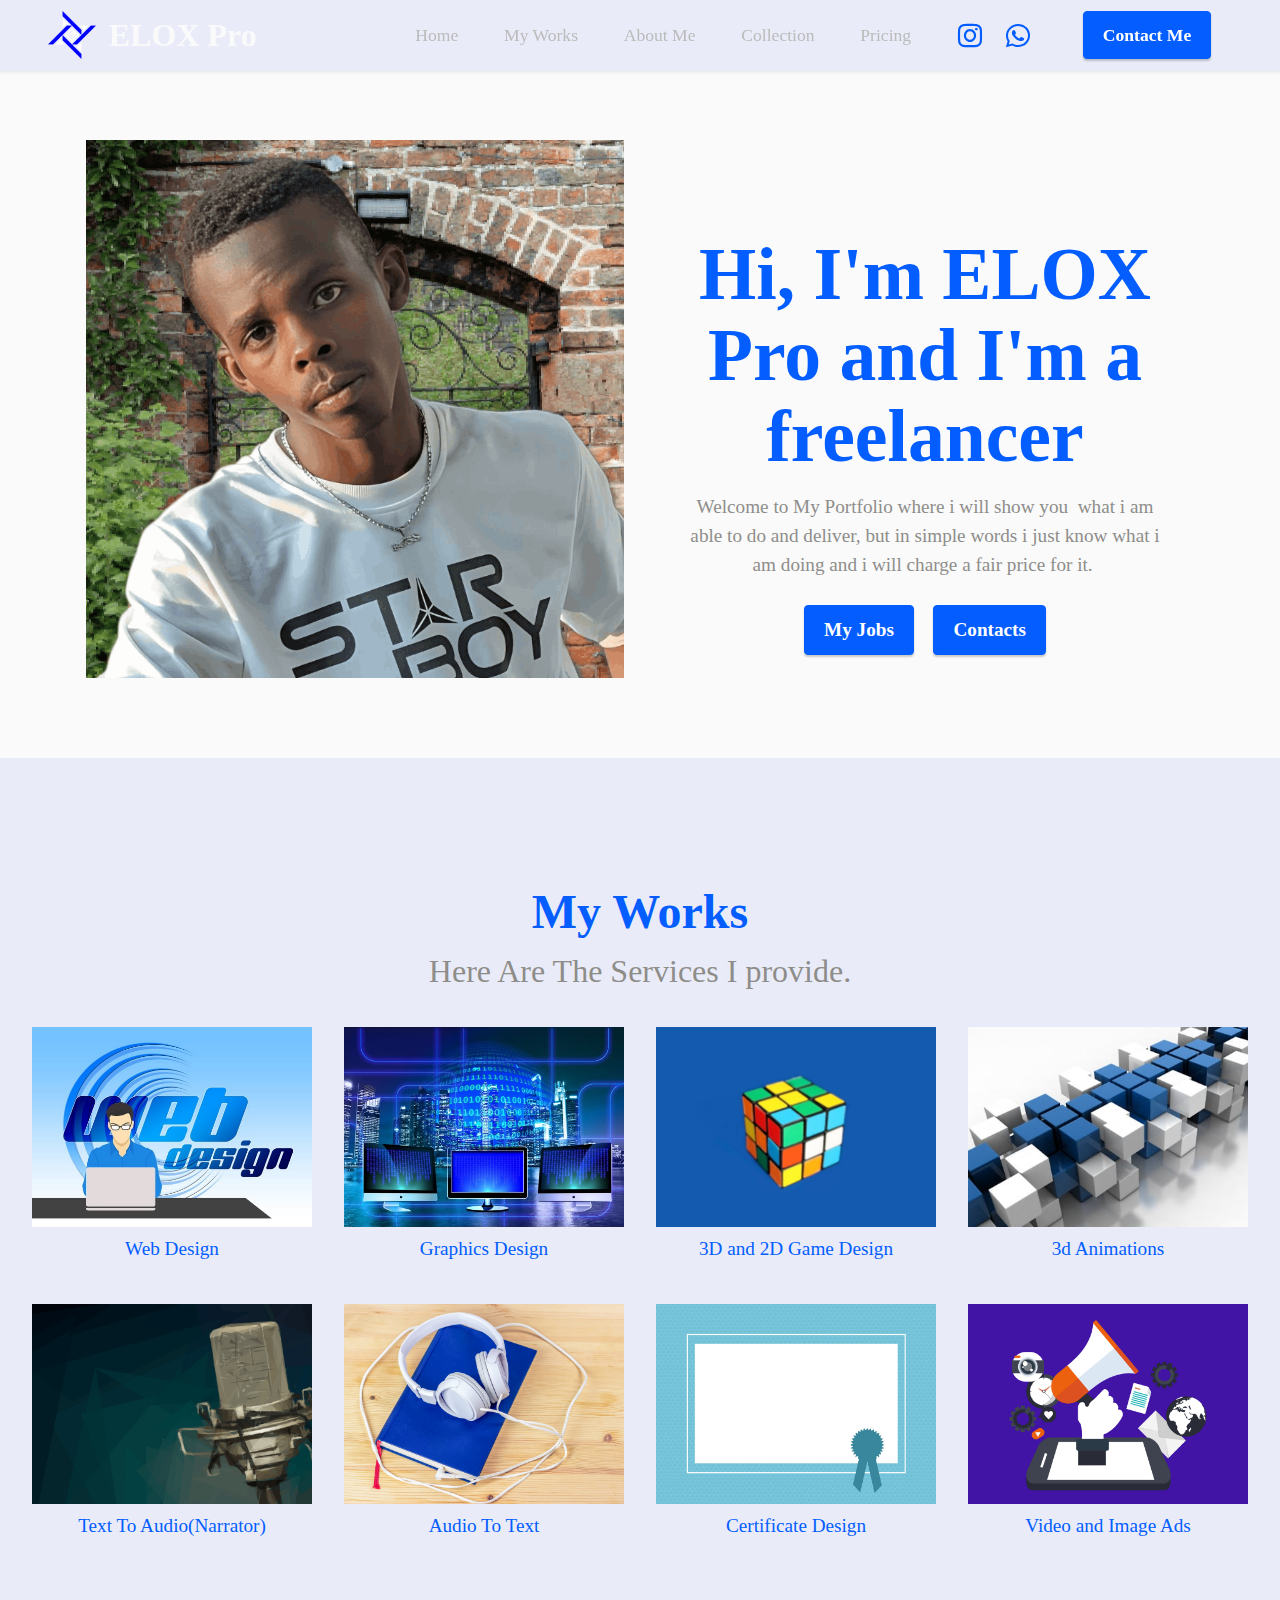
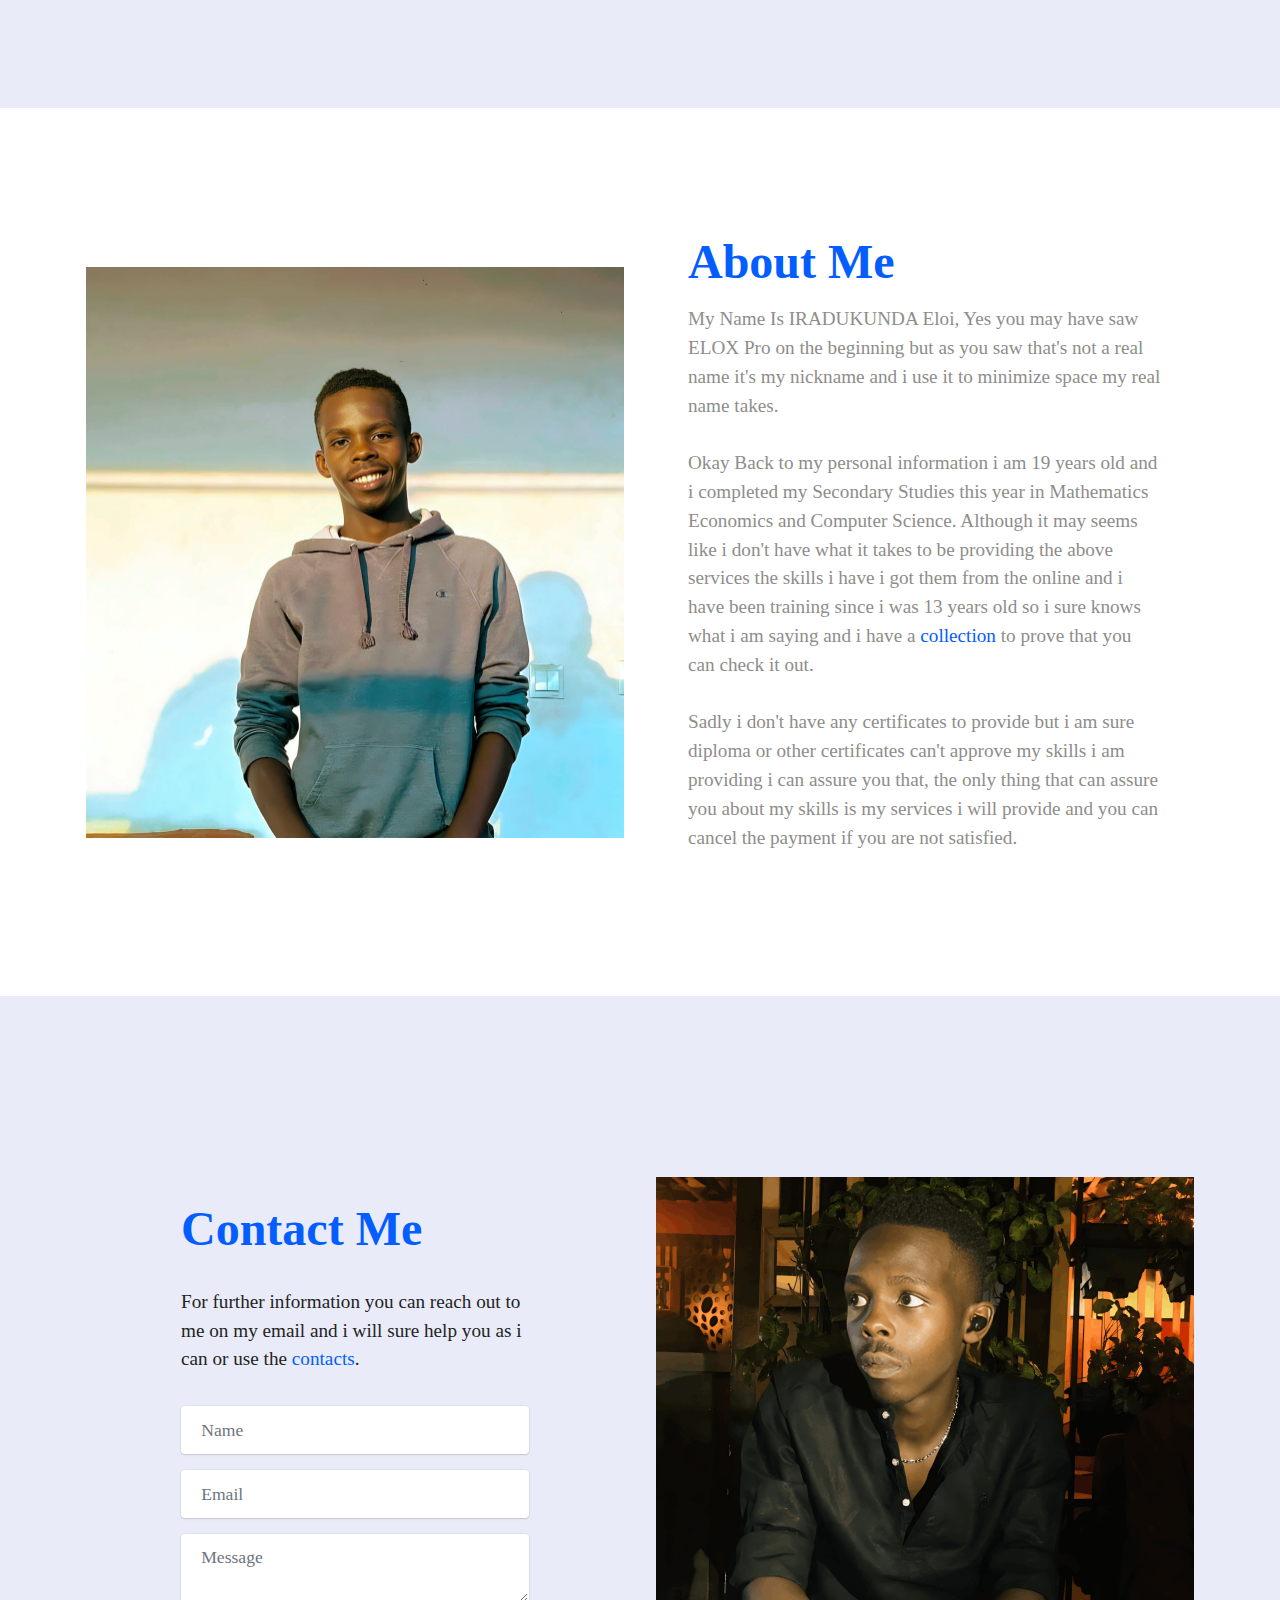
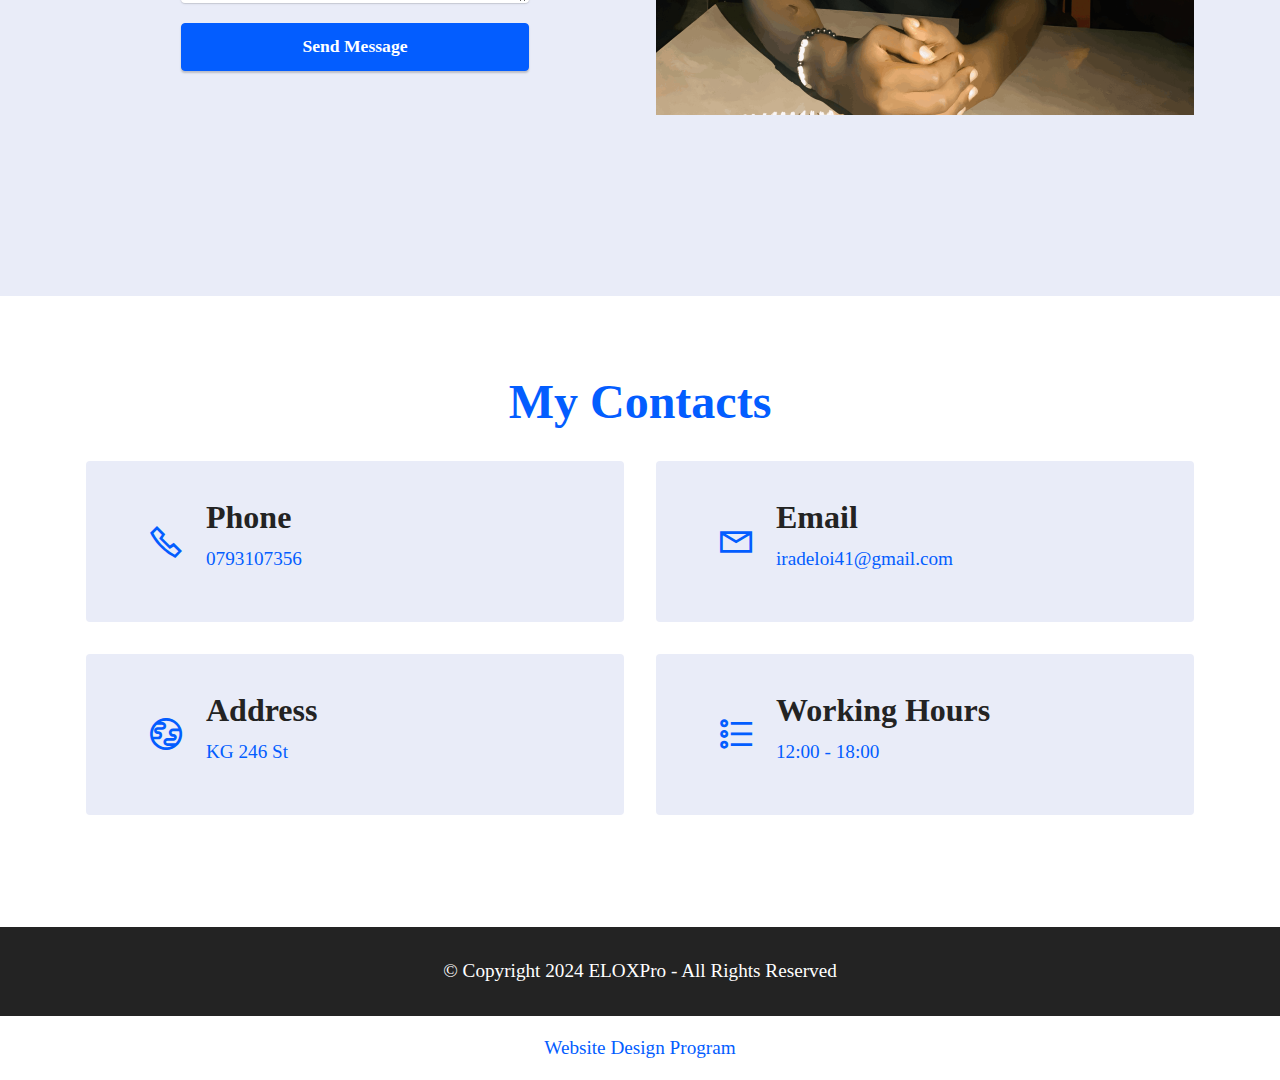
==== commit f128aad4: "Add files via upload" ====
--- a/index.html
+++ b/index.html
@@ -1,6 +1,7 @@
 <!DOCTYPE html>
 <html  >
 <head>
+  <!-- Site made with Mobirise Website Builder v5.9.6, https://mobirise.com -->
   <meta charset="UTF-8">
   <meta http-equiv="X-UA-Compatible" content="IE=edge">
   <meta name="generator" content="Mobirise v5.9.6, mobirise.com">
@@ -46,10 +47,10 @@
                 </div>
             </button>
             <div class="collapse navbar-collapse" id="navbarSupportedContent">
-                <ul class="navbar-nav nav-dropdown" data-app-modern-menu="true"><li class="nav-item"><a class="nav-link link text-white text-primary display-4" href="index.html">Home</a></li>
-                    <li class="nav-item"><a class="nav-link link text-white display-4" href="index.html#gallery5-3">My Works</a></li><li class="nav-item"><a class="nav-link link text-white display-4" href="index.html#image1-b">About Me</a></li><li class="nav-item"><a class="nav-link link text-white text-primary display-4" href="Collections.html">Collection</a>
+                <ul class="navbar-nav nav-dropdown" data-app-modern-menu="true"><li class="nav-item"><a class="nav-link link text-info display-4" href="index.html">Home</a></li>
+                    <li class="nav-item"><a class="nav-link link text-info display-4" href="index.html#gallery5-3">My Works</a></li><li class="nav-item"><a class="nav-link link text-info display-4" href="index.html#image1-b">About Me</a></li><li class="nav-item"><a class="nav-link link text-info display-4" href="Collections.html">Collection</a>
                     </li>
-                    <li class="nav-item"><a class="nav-link link text-white text-primary display-4" href="pricing.html">Pricing</a></li></ul>
+                    <li class="nav-item"><a class="nav-link link text-info display-4" href="pricing.html">Pricing</a></li></ul>
                 <div class="icons-menu">
                     <a class="iconfont-wrapper" href="https://ig.me/m/_e.l.o.x_" target="_blank">
                         <span class="p-2 mbr-iconfont socicon-instagram socicon"></span>
@@ -103,16 +104,16 @@
         </div>
         <div class="row mbr-gallery mt-4">
             <div class="col-12 col-md-6 col-lg-3 item gallery-image active">
-                <div class="item-wrapper" data-toggle="modal" data-bs-toggle="modal" data-target="#tRFrnOAVNH-modal" data-bs-target="#tRFrnOAVNH-modal">
-                    <a href="pricing.html#slider5-9"><img class="w-100" src="assets/images/mbr-561x396.jpg" alt="Website Building" data-slide-to="0" data-bs-slide-to="0" data-target="#lb-tRFrnOAVNH" data-bs-target="#lb-tRFrnOAVNH"></a>
+                <div class="item-wrapper" data-toggle="modal" data-bs-toggle="modal" data-target="#tRFBHCCFBm-modal" data-bs-target="#tRFBHCCFBm-modal">
+                    <a href="pricing.html#slider5-9"><img class="w-100" src="assets/images/mbr-561x396.jpg" alt="Website Building" data-slide-to="0" data-bs-slide-to="0" data-target="#lb-tRFBHCCFBm" data-bs-target="#lb-tRFBHCCFBm"></a>
                     <div class="icon-wrapper">
                         <span class="mobi-mbri mobi-mbri-search mbr-iconfont mbr-iconfont-btn"></span>
                     </div>
                 </div>
                 <h6 class="mbr-item-subtitle mbr-fonts-style align-center mb-2 mt-2 display-7"><strong><a href="pricing.html#slider5-9" class="text-primary">Web Design</a></strong></h6>
             </div><div class="col-12 col-md-6 col-lg-3 item gallery-image">
-                <div class="item-wrapper" data-toggle="modal" data-bs-toggle="modal" data-target="#tRFrnOAVNH-modal" data-bs-target="#tRFrnOAVNH-modal">
-                    <a href="pricing.html#slider5-9"><img class="w-100" src="assets/images/mbr-1-561x396.jpg" alt="Graphics Design" data-slide-to="1" data-bs-slide-to="1" data-target="#lb-tRFrnOAVNH" data-bs-target="#lb-tRFrnOAVNH"></a>
+                <div class="item-wrapper" data-toggle="modal" data-bs-toggle="modal" data-target="#tRFBHCCFBm-modal" data-bs-target="#tRFBHCCFBm-modal">
+                    <a href="pricing.html#slider5-9"><img class="w-100" src="assets/images/mbr-1-561x396.jpg" alt="Graphics Design" data-slide-to="1" data-bs-slide-to="1" data-target="#lb-tRFBHCCFBm" data-bs-target="#lb-tRFBHCCFBm"></a>
                     <div class="icon-wrapper">
                         <span class="mobi-mbri mobi-mbri-search mbr-iconfont mbr-iconfont-btn"></span>
                     </div>
@@ -120,8 +121,8 @@
                 <h6 class="mbr-item-subtitle mbr-fonts-style align-center mb-2 mt-2 display-7"><strong><a href="pricing.html#slider5-9" class="text-primary">Graphics Design</a></strong></h6>
             </div>
             <div class="col-12 col-md-6 col-lg-3 item gallery-image">
-                <div class="item-wrapper" data-toggle="modal" data-bs-toggle="modal" data-target="#tRFrnOAVNH-modal" data-bs-target="#tRFrnOAVNH-modal">
-                    <a href="pricing.html#slider5-9"><img class="w-100" src="assets/images/mbr-561x422.jpg" alt="Game Development" data-slide-to="2" data-bs-slide-to="2" data-target="#lb-tRFrnOAVNH" data-bs-target="#lb-tRFrnOAVNH"></a>
+                <div class="item-wrapper" data-toggle="modal" data-bs-toggle="modal" data-target="#tRFBHCCFBm-modal" data-bs-target="#tRFBHCCFBm-modal">
+                    <a href="pricing.html#slider5-9"><img class="w-100" src="assets/images/mbr-561x422.jpg" alt="Game Development" data-slide-to="2" data-bs-slide-to="2" data-target="#lb-tRFBHCCFBm" data-bs-target="#lb-tRFBHCCFBm"></a>
                     <div class="icon-wrapper">
                         <span class="mobi-mbri mobi-mbri-search mbr-iconfont mbr-iconfont-btn"></span>
                     </div>
@@ -130,40 +131,40 @@
             </div>
             
             <div class="col-12 col-md-6 col-lg-3 item gallery-image">
-                <div class="item-wrapper" data-toggle="modal" data-bs-toggle="modal" data-target="#tRFrnOAVNH-modal" data-bs-target="#tRFrnOAVNH-modal">
-                    <a href="pricing.html#slider5-9"><img class="w-100" src="assets/images/mbr-561x294.jpg" alt="Animating" data-slide-to="3" data-bs-slide-to="3" data-target="#lb-tRFrnOAVNH" data-bs-target="#lb-tRFrnOAVNH"></a>
+                <div class="item-wrapper" data-toggle="modal" data-bs-toggle="modal" data-target="#tRFBHCCFBm-modal" data-bs-target="#tRFBHCCFBm-modal">
+                    <a href="pricing.html#slider5-9"><img class="w-100" src="assets/images/mbr-561x294.jpg" alt="Animating" data-slide-to="3" data-bs-slide-to="3" data-target="#lb-tRFBHCCFBm" data-bs-target="#lb-tRFBHCCFBm"></a>
                     <div class="icon-wrapper">
                         <span class="mobi-mbri mobi-mbri-search mbr-iconfont mbr-iconfont-btn"></span>
                     </div>
                 </div>
                 <h6 class="mbr-item-subtitle mbr-fonts-style align-center mb-2 mt-2 display-7"><strong><a href="pricing.html#slider5-9" class="text-primary">3d Animations</a></strong></h6>
             </div><div class="col-12 col-md-6 col-lg-3 item gallery-image">
-                <div class="item-wrapper" data-toggle="modal" data-bs-toggle="modal" data-target="#tRFrnOAVNH-modal" data-bs-target="#tRFrnOAVNH-modal">
-                    <a href="pricing.html#slider5-9"><img class="w-100" src="assets/images/mbr-1920x1280.png" alt="Narration" data-slide-to="4" data-bs-slide-to="4" data-target="#lb-tRFrnOAVNH" data-bs-target="#lb-tRFrnOAVNH"></a>
+                <div class="item-wrapper" data-toggle="modal" data-bs-toggle="modal" data-target="#tRFBHCCFBm-modal" data-bs-target="#tRFBHCCFBm-modal">
+                    <a href="pricing.html#slider5-9"><img class="w-100" src="assets/images/mbr-1920x1280.png" alt="Narration" data-slide-to="4" data-bs-slide-to="4" data-target="#lb-tRFBHCCFBm" data-bs-target="#lb-tRFBHCCFBm"></a>
                     <div class="icon-wrapper">
                         <span class="mobi-mbri mobi-mbri-search mbr-iconfont mbr-iconfont-btn"></span>
                     </div>
                 </div>
                 <h6 class="mbr-item-subtitle mbr-fonts-style align-center mb-2 mt-2 display-7"><strong><a href="pricing.html#slider5-9" class="text-primary">Text To Audio(Narrator)</a></strong></h6>
             </div><div class="col-12 col-md-6 col-lg-3 item gallery-image">
-                <div class="item-wrapper" data-toggle="modal" data-bs-toggle="modal" data-target="#tRFrnOAVNH-modal" data-bs-target="#tRFrnOAVNH-modal">
-                    <img class="w-100" src="assets/images/mbr-1920x1280.jpg" alt="Type Writing" data-slide-to="5" data-bs-slide-to="5" data-target="#lb-tRFrnOAVNH" data-bs-target="#lb-tRFrnOAVNH">
+                <div class="item-wrapper" data-toggle="modal" data-bs-toggle="modal" data-target="#tRFBHCCFBm-modal" data-bs-target="#tRFBHCCFBm-modal">
+                    <img class="w-100" src="assets/images/mbr-1920x1280.jpg" alt="Type Writing" data-slide-to="5" data-bs-slide-to="5" data-target="#lb-tRFBHCCFBm" data-bs-target="#lb-tRFBHCCFBm">
                     <div class="icon-wrapper">
                         <span class="mobi-mbri mobi-mbri-search mbr-iconfont mbr-iconfont-btn"></span>
                     </div>
                 </div>
                 <h6 class="mbr-item-subtitle mbr-fonts-style align-center mb-2 mt-2 display-7"><strong><a href="pricing.html#slider5-9" class="text-primary">Audio To Text</a></strong></h6>
             </div><div class="col-12 col-md-6 col-lg-3 item gallery-image">
-                <div class="item-wrapper" data-toggle="modal" data-bs-toggle="modal" data-target="#tRFrnOAVNH-modal" data-bs-target="#tRFrnOAVNH-modal">
-                    <a href="pricing.html#slider5-9"><img class="w-100" src="assets/images/mbr-1920x1353.jpg" alt="Certificates and Badges Design" data-slide-to="6" data-bs-slide-to="6" data-target="#lb-tRFrnOAVNH" data-bs-target="#lb-tRFrnOAVNH"></a>
+                <div class="item-wrapper" data-toggle="modal" data-bs-toggle="modal" data-target="#tRFBHCCFBm-modal" data-bs-target="#tRFBHCCFBm-modal">
+                    <a href="pricing.html#slider5-9"><img class="w-100" src="assets/images/mbr-1920x1353.jpg" alt="Certificates and Badges Design" data-slide-to="6" data-bs-slide-to="6" data-target="#lb-tRFBHCCFBm" data-bs-target="#lb-tRFBHCCFBm"></a>
                     <div class="icon-wrapper">
                         <span class="mobi-mbri mobi-mbri-search mbr-iconfont mbr-iconfont-btn"></span>
                     </div>
                 </div>
                 <h6 class="mbr-item-subtitle mbr-fonts-style align-center mb-2 mt-2 display-7"><strong><a href="pricing.html#slider5-9" class="text-primary">Certificate Design</a></strong></h6>
             </div><div class="col-12 col-md-6 col-lg-3 item gallery-image">
-                <div class="item-wrapper" data-toggle="modal" data-bs-toggle="modal" data-target="#tRFrnOAVNH-modal" data-bs-target="#tRFrnOAVNH-modal">
-                    <a href="pricing.html#slider5-9"><img class="w-100" src="assets/images/mbr-1920x1920.png" alt="Advertisements" data-slide-to="7" data-bs-slide-to="7" data-target="#lb-tRFrnOAVNH" data-bs-target="#lb-tRFrnOAVNH"></a>
+                <div class="item-wrapper" data-toggle="modal" data-bs-toggle="modal" data-target="#tRFBHCCFBm-modal" data-bs-target="#tRFBHCCFBm-modal">
+                    <a href="pricing.html#slider5-9"><img class="w-100" src="assets/images/mbr-1920x1920.png" alt="Advertisements" data-slide-to="7" data-bs-slide-to="7" data-target="#lb-tRFBHCCFBm" data-bs-target="#lb-tRFBHCCFBm"></a>
                     <div class="icon-wrapper">
                         <span class="mobi-mbri mobi-mbri-search mbr-iconfont mbr-iconfont-btn"></span>
                     </div>
@@ -172,11 +173,11 @@
             </div>
         </div>
 
-        <div class="modal mbr-slider" tabindex="-1" role="dialog" aria-hidden="true" id="tRFrnOAVNH-modal">
+        <div class="modal mbr-slider" tabindex="-1" role="dialog" aria-hidden="true" id="tRFBHCCFBm-modal">
             <div class="modal-dialog" role="document">
                 <div class="modal-content">
                     <div class="modal-body">
-                        <div class="carousel slide carousel-fade" id="lb-tRFrnOAVNH" data-ride="carousel" data-bs-ride="carousel" data-interval="5000" data-bs-interval="5000">
+                        <div class="carousel slide carousel-fade" id="lb-tRFBHCCFBm" data-ride="carousel" data-bs-ride="carousel" data-interval="5000" data-bs-interval="5000">
                             <div class="carousel-inner">
                                 <div class="carousel-item active">
                                     <img class="d-block w-100" src="assets/images/mbr-561x396.jpg" alt="Mobirise Website Builder">
@@ -200,18 +201,18 @@
                                 </div>
                             </div>
                             <ol class="carousel-indicators">
-                                <li data-slide-to="0" data-bs-slide-to="0" class="active" data-target="#lb-tRFrnOAVNH" data-bs-target="#lb-tRFrnOAVNH"></li>
-                                <li data-slide-to="1" data-bs-slide-to="1" data-target="#lb-tRFrnOAVNH" data-bs-target="#lb-tRFrnOAVNH"></li>
-                                <li data-slide-to="2" data-bs-slide-to="2" data-target="#lb-tRFrnOAVNH" data-bs-target="#lb-tRFrnOAVNH"></li>
-                                <li data-slide-to="3" data-bs-slide-to="3" data-target="#lb-tRFrnOAVNH" data-bs-target="#lb-tRFrnOAVNH"></li><li data-slide-to="4" data-bs-slide-to="4" data-target="#lb-tRFrnOAVNH" data-bs-target="#lb-tRFrnOAVNH"></li><li data-slide-to="5" data-bs-slide-to="5" data-target="#lb-tRFrnOAVNH" data-bs-target="#lb-tRFrnOAVNH"></li><li data-slide-to="6" data-bs-slide-to="6" data-target="#lb-tRFrnOAVNH" data-bs-target="#lb-tRFrnOAVNH"></li><li data-slide-to="7" data-bs-slide-to="7" data-target="#lb-tRFrnOAVNH" data-bs-target="#lb-tRFrnOAVNH"></li>
+                                <li data-slide-to="0" data-bs-slide-to="0" class="active" data-target="#lb-tRFBHCCFBm" data-bs-target="#lb-tRFBHCCFBm"></li>
+                                <li data-slide-to="1" data-bs-slide-to="1" data-target="#lb-tRFBHCCFBm" data-bs-target="#lb-tRFBHCCFBm"></li>
+                                <li data-slide-to="2" data-bs-slide-to="2" data-target="#lb-tRFBHCCFBm" data-bs-target="#lb-tRFBHCCFBm"></li>
+                                <li data-slide-to="3" data-bs-slide-to="3" data-target="#lb-tRFBHCCFBm" data-bs-target="#lb-tRFBHCCFBm"></li><li data-slide-to="4" data-bs-slide-to="4" data-target="#lb-tRFBHCCFBm" data-bs-target="#lb-tRFBHCCFBm"></li><li data-slide-to="5" data-bs-slide-to="5" data-target="#lb-tRFBHCCFBm" data-bs-target="#lb-tRFBHCCFBm"></li><li data-slide-to="6" data-bs-slide-to="6" data-target="#lb-tRFBHCCFBm" data-bs-target="#lb-tRFBHCCFBm"></li><li data-slide-to="7" data-bs-slide-to="7" data-target="#lb-tRFBHCCFBm" data-bs-target="#lb-tRFBHCCFBm"></li>
                             </ol>
                             <a role="button" href="" class="close" data-dismiss="modal" data-bs-dismiss="modal" aria-label="Close">
                             </a>
-                            <a class="carousel-control-prev carousel-control" role="button" data-slide="prev" data-bs-slide="prev" href="#lb-tRFrnOAVNH">
+                            <a class="carousel-control-prev carousel-control" role="button" data-slide="prev" data-bs-slide="prev" href="#lb-tRFBHCCFBm">
                                 <span class="mobi-mbri mobi-mbri-arrow-prev" aria-hidden="true"></span>
                                 <span class="sr-only visually-hidden">Previous</span>
                             </a>
-                            <a class="carousel-control-next carousel-control" role="button" data-slide="next" data-bs-slide="next" href="#lb-tRFrnOAVNH">
+                            <a class="carousel-control-next carousel-control" role="button" data-slide="next" data-bs-slide="next" href="#lb-tRFBHCCFBm">
                                 <span class="mobi-mbri mobi-mbri-arrow-next" aria-hidden="true"></span>
                                 <span class="sr-only visually-hidden">Next</span>
                             </a>
@@ -257,7 +258,7 @@
         <div class="row content-wrapper justify-content-center">
             <div class="col-lg-4 offset-lg-1 mbr-form" data-form-type="formoid">
 <!--Formbuilder Form-->
-<form action="https://mobirise.eu/" method="POST" class="mbr-form form-with-styler" data-form-title="Form Name"><input type="hidden" name="email" data-form-email="true" value="ElHusXIb9kWB3CVJTtehVzPo0jHTDuD7Lp3aX+1udcTsjXgkBxw/vql3Iseq4O4vT4rDnaUgdkEnIv+cJUzx5lCPhhyBo5lxJjPCSHU2R2ETeoVaLJqbGGAjml/PNlxN">
+<form action="https://mobirise.eu/" method="POST" class="mbr-form form-with-styler" data-form-title="Form Name"><input type="hidden" name="email" data-form-email="true" value="09PpoUnkmY9Vn08vtmLx/jcTKGMb6aumo+mCr+vunkmLwXYk5rfJzZ4SpC6bFz/qxK0M4Qfj+wUprKM1m9QR53uQSWJ7NTee5ryMcuMevW8aj7j05gPbNvEWQG7XrJcR">
 <div class="row">
 <div hidden="hidden" data-form-alert="" class="alert alert-success col-12">Thanks for reaching out!</div>
 <div hidden="hidden" data-form-alert-danger="" class="alert alert-danger col-12">Oops...! some problem!</div>
@@ -376,7 +377,7 @@
             </div>
         </div>
     </div>
-</section><script src="assets/bootstrap/js/bootstrap.bundle.min.js"></script>  <script src="assets/smoothscroll/smooth-scroll.js"></script>  <script src="assets/ytplayer/index.js"></script>  <script src="assets/dropdown/js/navbar-dropdown.js"></script>  <script src="assets/theme/js/script.js"></script>  <script src="assets/formoid/formoid.min.js"></script>  
+</section><section class="display-7" style="padding: 0;align-items: center;justify-content: center;flex-wrap: wrap;    align-content: center;display: flex;position: relative;height: 4rem;"><a href="https://mobiri.se/1919015" style="flex: 1 1;height: 4rem;position: absolute;width: 100%;z-index: 1;"><img alt="" style="height: 4rem;" src="[data-uri]"></a><p style="margin: 0;text-align: center;" class="display-7">&#8204;</p><a style="z-index:1" href="https://mobirise.com/builder/web-design-program.html">Website Design Program</a></section><script src="assets/bootstrap/js/bootstrap.bundle.min.js"></script>  <script src="assets/smoothscroll/smooth-scroll.js"></script>  <script src="assets/ytplayer/index.js"></script>  <script src="assets/dropdown/js/navbar-dropdown.js"></script>  <script src="assets/theme/js/script.js"></script>  <script src="assets/formoid/formoid.min.js"></script>  
   
   
 </body>
--- a/assets/mobirise/css/mbr-additional.css
+++ b/assets/mobirise/css/mbr-additional.css
@@ -752,7 +752,7 @@
 }
 .cid-sFF0ciwnEL .dropdown-menu,
 .cid-sFF0ciwnEL .navbar.opened {
-  background: #000000 !important;
+  background: #e9ecf8 !important;
 }
 .cid-sFF0ciwnEL .nav-item:focus,
 .cid-sFF0ciwnEL .nav-link:focus {
@@ -787,7 +787,7 @@
   transition: all 0.3s;
   border-bottom: 1px solid transparent;
   box-shadow: 0 1px 3px 0 rgba(0, 0, 0, 0.1);
-  background: #000000;
+  background: #e9ecf8;
 }
 .cid-sFF0ciwnEL .navbar.opened {
   transition: all 0.3s;
@@ -932,7 +932,7 @@
   padding: 0.667em 1.667em;
 }
 .cid-sFF0ciwnEL .navbar.navbar-expand-lg .dropdown .dropdown-menu {
-  background: #000000;
+  background: #e9ecf8;
 }
 .cid-sFF0ciwnEL .navbar.navbar-expand-lg .dropdown .dropdown-menu .dropdown-submenu {
   margin: 0;
@@ -963,7 +963,7 @@
   width: 30px;
   height: 2px;
   border-right: 5px;
-  background-color: #000000;
+  background-color: #ffffff;
 }
 .cid-sFF0ciwnEL button.navbar-toggler .hamburger span:nth-child(1) {
   top: 0;
@@ -1499,7 +1499,7 @@
 }
 .cid-sFF0ciwnEL .dropdown-menu,
 .cid-sFF0ciwnEL .navbar.opened {
-  background: #000000 !important;
+  background: #e9ecf8 !important;
 }
 .cid-sFF0ciwnEL .nav-item:focus,
 .cid-sFF0ciwnEL .nav-link:focus {
@@ -1534,7 +1534,7 @@
   transition: all 0.3s;
   border-bottom: 1px solid transparent;
   box-shadow: 0 1px 3px 0 rgba(0, 0, 0, 0.1);
-  background: #000000;
+  background: #e9ecf8;
 }
 .cid-sFF0ciwnEL .navbar.opened {
   transition: all 0.3s;
@@ -1679,7 +1679,7 @@
   padding: 0.667em 1.667em;
 }
 .cid-sFF0ciwnEL .navbar.navbar-expand-lg .dropdown .dropdown-menu {
-  background: #000000;
+  background: #e9ecf8;
 }
 .cid-sFF0ciwnEL .navbar.navbar-expand-lg .dropdown .dropdown-menu .dropdown-submenu {
   margin: 0;
@@ -1710,7 +1710,7 @@
   width: 30px;
   height: 2px;
   border-right: 5px;
-  background-color: #000000;
+  background-color: #ffffff;
 }
 .cid-sFF0ciwnEL button.navbar-toggler .hamburger span:nth-child(1) {
   top: 0;
@@ -2133,7 +2133,7 @@
 }
 .cid-sFF0ciwnEL .dropdown-menu,
 .cid-sFF0ciwnEL .navbar.opened {
-  background: #000000 !important;
+  background: #e9ecf8 !important;
 }
 .cid-sFF0ciwnEL .nav-item:focus,
 .cid-sFF0ciwnEL .nav-link:focus {
@@ -2168,7 +2168,7 @@
   transition: all 0.3s;
   border-bottom: 1px solid transparent;
   box-shadow: 0 1px 3px 0 rgba(0, 0, 0, 0.1);
-  background: #000000;
+  background: #e9ecf8;
 }
 .cid-sFF0ciwnEL .navbar.opened {
   transition: all 0.3s;
@@ -2313,7 +2313,7 @@
   padding: 0.667em 1.667em;
 }
 .cid-sFF0ciwnEL .navbar.navbar-expand-lg .dropdown .dropdown-menu {
-  background: #000000;
+  background: #e9ecf8;
 }
 .cid-sFF0ciwnEL .navbar.navbar-expand-lg .dropdown .dropdown-menu .dropdown-submenu {
   margin: 0;
@@ -2344,7 +2344,7 @@
   width: 30px;
   height: 2px;
   border-right: 5px;
-  background-color: #000000;
+  background-color: #ffffff;
 }
 .cid-sFF0ciwnEL button.navbar-toggler .hamburger span:nth-child(1) {
   top: 0;
--- a/assets/mobirise/css/mbr-additional.css
+++ b/assets/mobirise/css/mbr-additional.css
@@ -752,7 +752,7 @@
 }
 .cid-sFF0ciwnEL .dropdown-menu,
 .cid-sFF0ciwnEL .navbar.opened {
-  background: #000000 !important;
+  background: #e9ecf8 !important;
 }
 .cid-sFF0ciwnEL .nav-item:focus,
 .cid-sFF0ciwnEL .nav-link:focus {
@@ -787,7 +787,7 @@
   transition: all 0.3s;
   border-bottom: 1px solid transparent;
   box-shadow: 0 1px 3px 0 rgba(0, 0, 0, 0.1);
-  background: #000000;
+  background: #e9ecf8;
 }
 .cid-sFF0ciwnEL .navbar.opened {
   transition: all 0.3s;
@@ -932,7 +932,7 @@
   padding: 0.667em 1.667em;
 }
 .cid-sFF0ciwnEL .navbar.navbar-expand-lg .dropdown .dropdown-menu {
-  background: #000000;
+  background: #e9ecf8;
 }
 .cid-sFF0ciwnEL .navbar.navbar-expand-lg .dropdown .dropdown-menu .dropdown-submenu {
   margin: 0;
@@ -963,7 +963,7 @@
   width: 30px;
   height: 2px;
   border-right: 5px;
-  background-color: #000000;
+  background-color: #ffffff;
 }
 .cid-sFF0ciwnEL button.navbar-toggler .hamburger span:nth-child(1) {
   top: 0;
@@ -1499,7 +1499,7 @@
 }
 .cid-sFF0ciwnEL .dropdown-menu,
 .cid-sFF0ciwnEL .navbar.opened {
-  background: #000000 !important;
+  background: #e9ecf8 !important;
 }
 .cid-sFF0ciwnEL .nav-item:focus,
 .cid-sFF0ciwnEL .nav-link:focus {
@@ -1534,7 +1534,7 @@
   transition: all 0.3s;
   border-bottom: 1px solid transparent;
   box-shadow: 0 1px 3px 0 rgba(0, 0, 0, 0.1);
-  background: #000000;
+  background: #e9ecf8;
 }
 .cid-sFF0ciwnEL .navbar.opened {
   transition: all 0.3s;
@@ -1679,7 +1679,7 @@
   padding: 0.667em 1.667em;
 }
 .cid-sFF0ciwnEL .navbar.navbar-expand-lg .dropdown .dropdown-menu {
-  background: #000000;
+  background: #e9ecf8;
 }
 .cid-sFF0ciwnEL .navbar.navbar-expand-lg .dropdown .dropdown-menu .dropdown-submenu {
   margin: 0;
@@ -1710,7 +1710,7 @@
   width: 30px;
   height: 2px;
   border-right: 5px;
-  background-color: #000000;
+  background-color: #ffffff;
 }
 .cid-sFF0ciwnEL button.navbar-toggler .hamburger span:nth-child(1) {
   top: 0;
@@ -2133,7 +2133,7 @@
 }
 .cid-sFF0ciwnEL .dropdown-menu,
 .cid-sFF0ciwnEL .navbar.opened {
-  background: #000000 !important;
+  background: #e9ecf8 !important;
 }
 .cid-sFF0ciwnEL .nav-item:focus,
 .cid-sFF0ciwnEL .nav-link:focus {
@@ -2168,7 +2168,7 @@
   transition: all 0.3s;
   border-bottom: 1px solid transparent;
   box-shadow: 0 1px 3px 0 rgba(0, 0, 0, 0.1);
-  background: #000000;
+  background: #e9ecf8;
 }
 .cid-sFF0ciwnEL .navbar.opened {
   transition: all 0.3s;
@@ -2313,7 +2313,7 @@
   padding: 0.667em 1.667em;
 }
 .cid-sFF0ciwnEL .navbar.navbar-expand-lg .dropdown .dropdown-menu {
-  background: #000000;
+  background: #e9ecf8;
 }
 .cid-sFF0ciwnEL .navbar.navbar-expand-lg .dropdown .dropdown-menu .dropdown-submenu {
   margin: 0;
@@ -2344,7 +2344,7 @@
   width: 30px;
   height: 2px;
   border-right: 5px;
-  background-color: #000000;
+  background-color: #ffffff;
 }
 .cid-sFF0ciwnEL button.navbar-toggler .hamburger span:nth-child(1) {
   top: 0;
